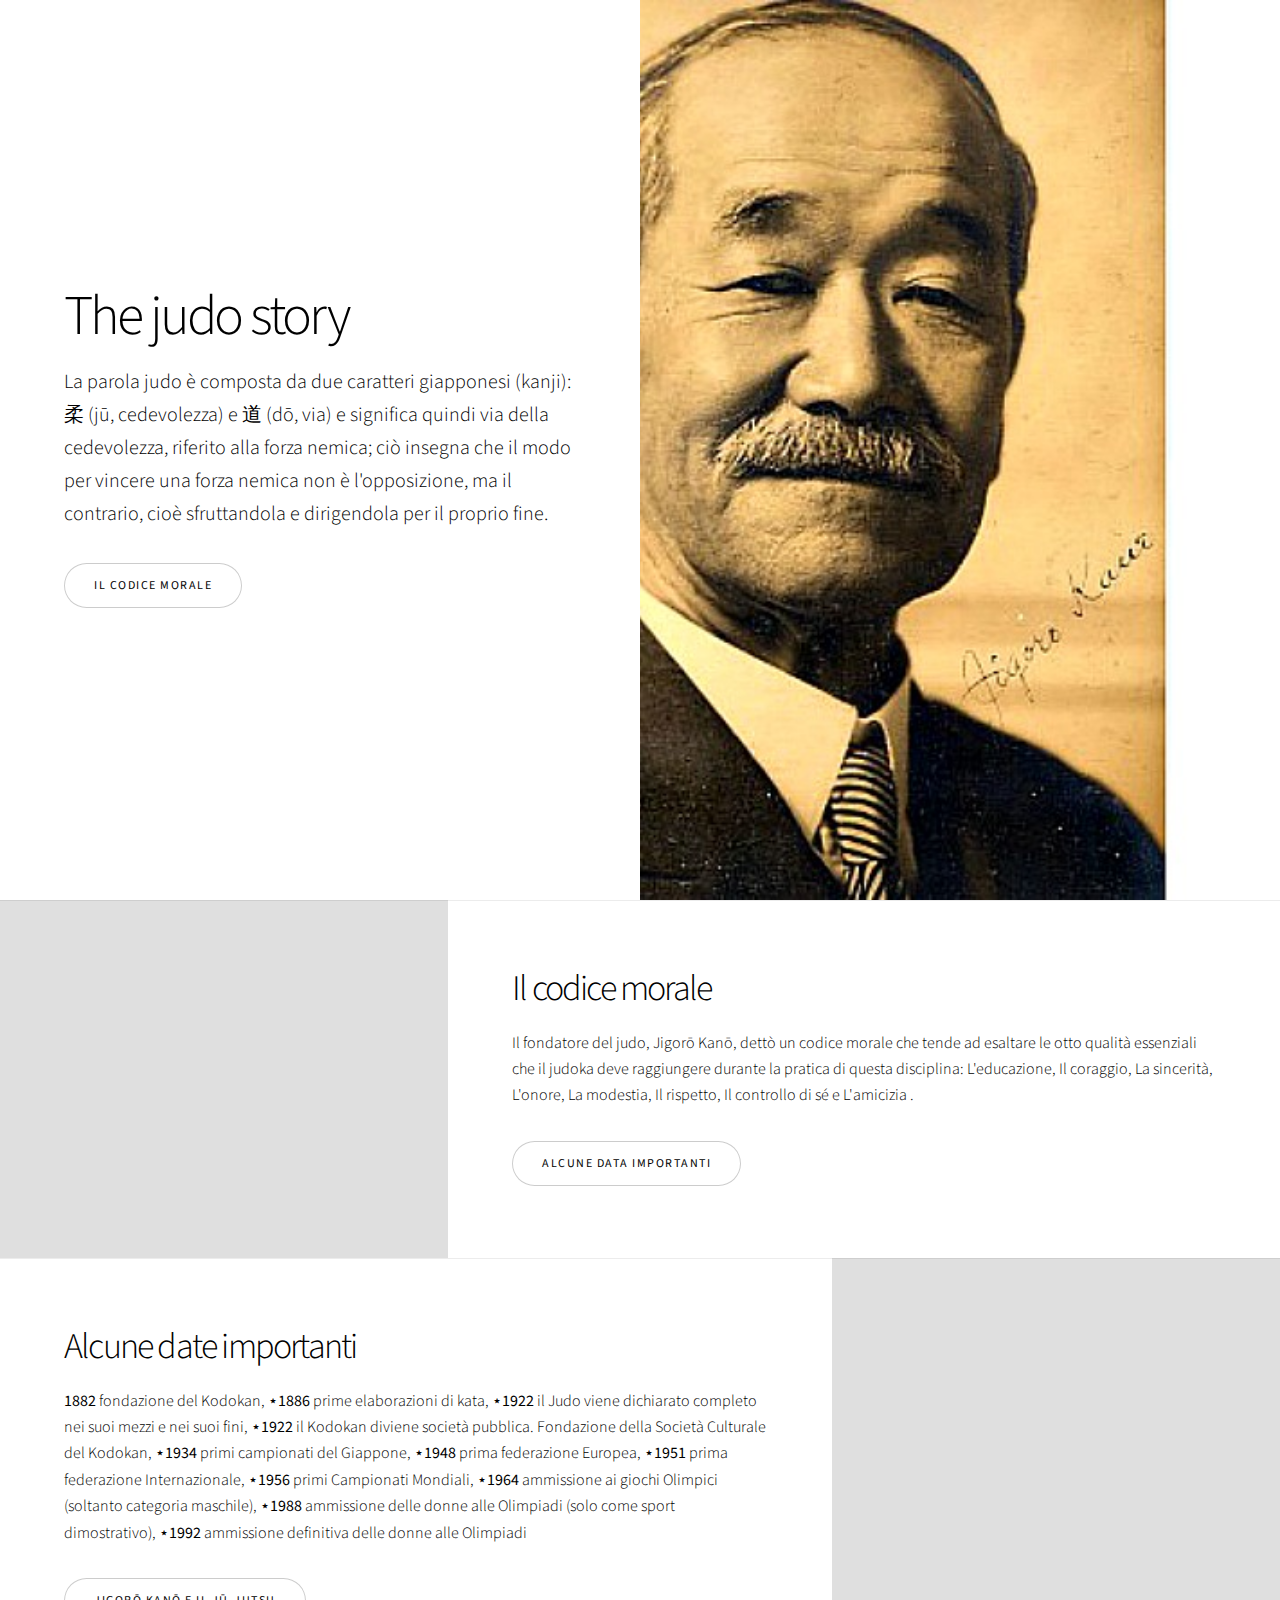
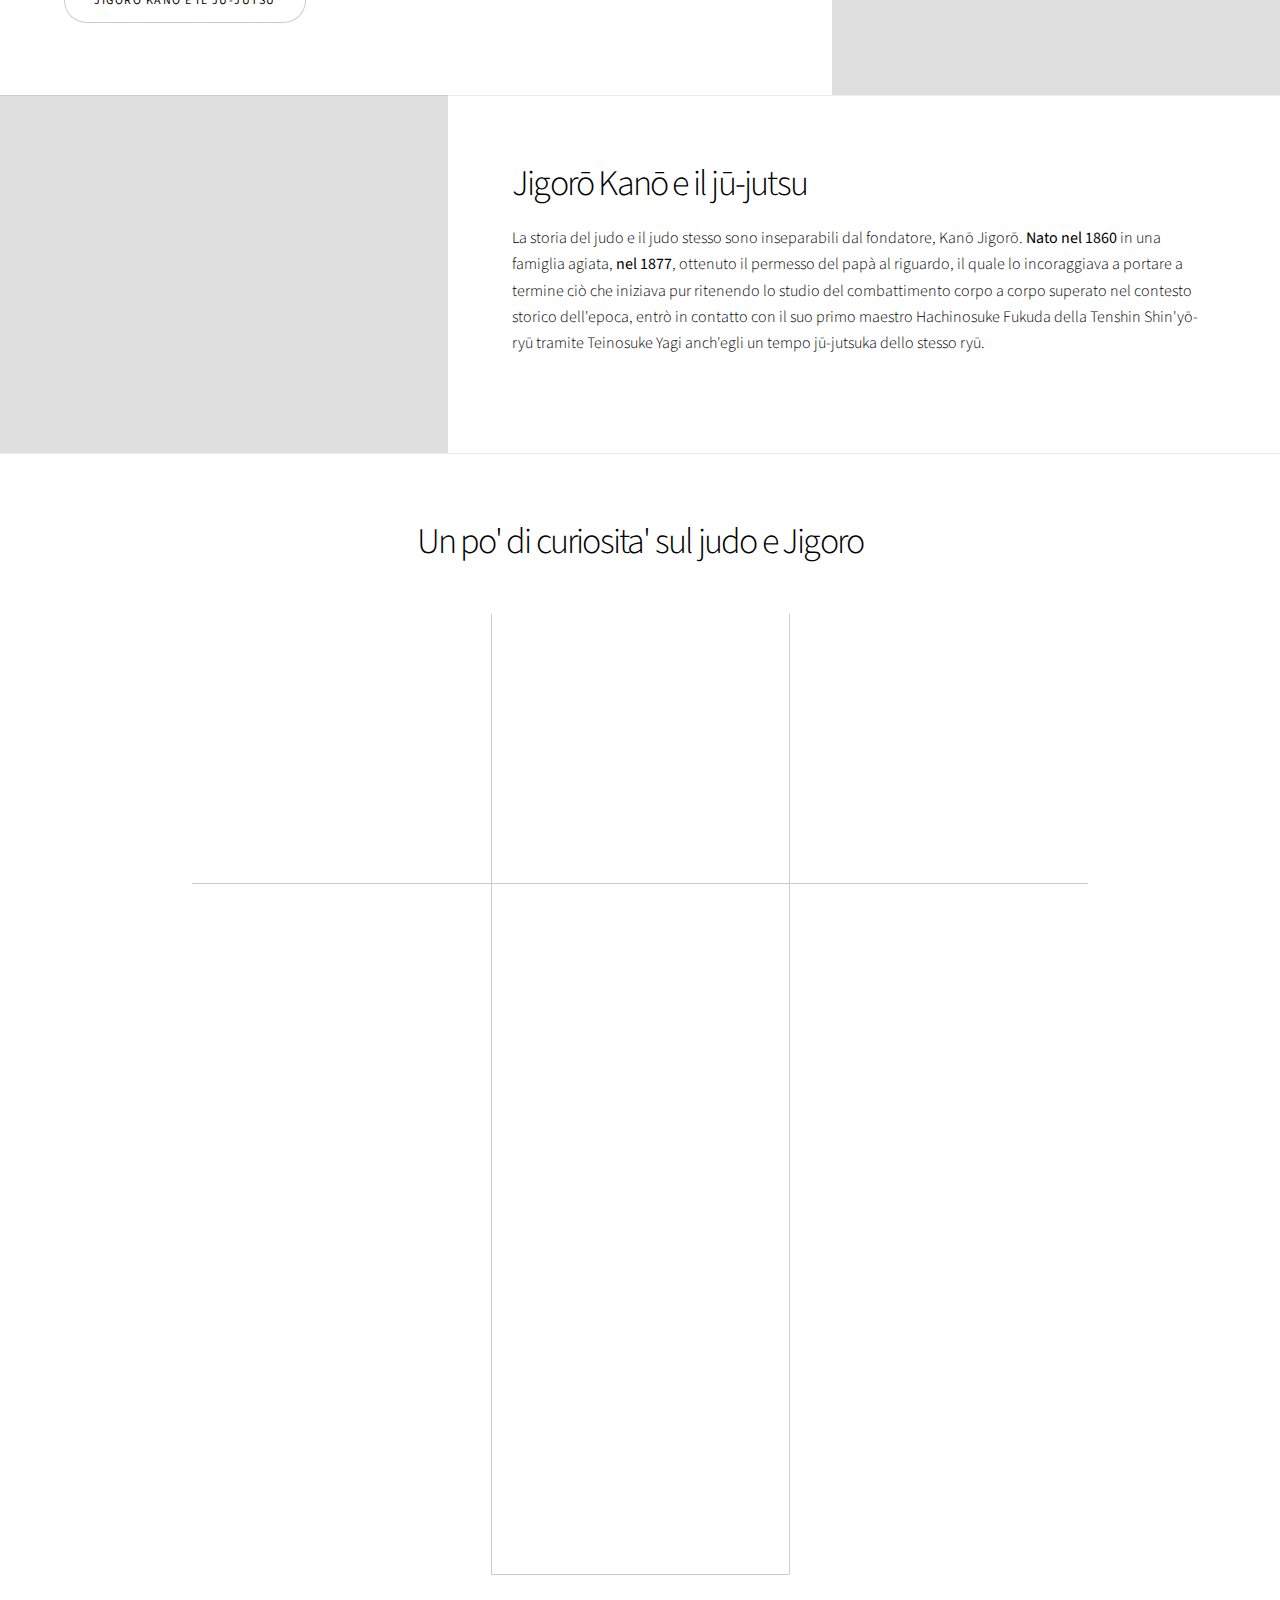
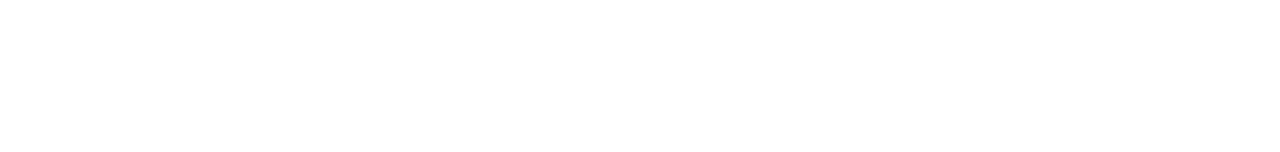
==== index.html @ f6380e3a "beta" ====
<!DOCTYPE HTML>
<!--
	Story by HTML5 UP
	html5up.net | @ajlkn
	Free for personal and commercial use under the CCA 3.0 license (html5up.net/license)
-->
<html>
	<head>
		<title>Judo </title>
		<meta charset="utf-8" />
		<meta name="viewport" content="width=device-width, initial-scale=1, user-scalable=no" />
		<link rel="stylesheet" href="assets/css/main.css" />
		<noscript><link rel="stylesheet" href="assets/css/noscript.css" /></noscript>
	</head>
	<body class="is-preload">

		<!-- Wrapper -->
			<div id="wrapper" class="divided">

				<!-- One -->
					<section class="banner style1 orient-left content-align-left image-position-right fullscreen onload-image-fade-in onload-content-fade-right">
						<div class="content">
							<h1>The judo story</h1>
							<p class="major">La parola judo è composta da due caratteri giapponesi (kanji): 柔 (jū, cedevolezza) e 道 (dō, via) e significa quindi via della cedevolezza, riferito alla forza nemica; ciò insegna che  il modo per vincere una forza nemica non è l'opposizione, ma il contrario, cioè sfruttandola e dirigendola per il proprio fine.</p>
							<ul class="actions stacked">
								<li><a href="#first" class="button big wide smooth-scroll-middle">Il codice morale</a></li>
							</ul>
						</div>
						<div class="image">
							<img src="images/banner.jpg" alt="" />
						</div>
					</section>

				<!-- Two -->
					<section class="spotlight style1 orient-right content-align-left image-position-center onscroll-image-fade-in" id="first">
						<div class="content">
							<b><h2>Il codice morale</h2></b>
							<p>Il fondatore del judo, Jigorō Kanō, dettò un codice morale che tende ad esaltare le otto qualità essenziali che il judoka deve raggiungere durante la pratica di questa disciplina:
 

								L'educazione,
								Il coraggio,
								La sincerità,
								L'onore,
								La modestia,
								Il rispetto,
								Il controllo di sé e 
								L'amicizia
								 .</p>
							<ul class="actions stacked">
								<li><a href="#ciao" class="button big wide smooth-scroll-middle">Alcune data importanti </a></li>
							</ul>
						</div>
						<div class="image">
							<img src="images/spotlight01.jpg" alt="" />
						</div>
					</section>

				<!-- Three -->
					<section class="spotlight style1 orient-left content-align-left image-position-center onscroll-image-fade-in" id="ciao">
						<div class="content">
							<h2>Alcune date importanti</h2>
							<p><b>1882</b> fondazione del Kodokan,
								<b>⋆1886</b> prime elaborazioni di kata,
								<b>⋆1922</b> il Judo viene dichiarato completo nei suoi mezzi e nei suoi fini,
								<b>⋆1922</b> il Kodokan diviene società pubblica. Fondazione della Società Culturale del Kodokan,
								<b>⋆1934</b> primi campionati del Giappone,
								<b>⋆1948</b> prima federazione Europea,
								<b>⋆1951</b> prima federazione Internazionale,
								<b>⋆1956</b> primi Campionati Mondiali,
								<b>⋆1964</b> ammissione ai giochi Olimpici (soltanto categoria maschile),
								<b>⋆1988</b> ammissione delle donne alle Olimpiadi (solo come sport dimostrativo),
								<b>⋆1992</b> ammissione definitiva delle donne alle Olimpiadi</p>
							<ul class="actions stacked">
								<li><a href="#spaghetti" class="button big wide smooth-scroll-middle">Jigorō Kanō e il jū-jutsu</a></li>
							</ul>
						</div>
						<div class="image">
							<img src="images/spotlight02.jpg" alt="" />
						</div>
					</section>

				<!-- Four -->
					<section class="spotlight style1 orient-right content-align-left image-position-center onscroll-image-fade-in" id="spaghetti">
						<div class="content">
							<h2>Jigorō Kanō e il jū-jutsu</h2>
							<p>La storia del judo e il judo stesso sono inseparabili dal fondatore, Kanō Jigorō. <b>Nato nel 1860</b> in una famiglia agiata, <b>nel 1877</b>, ottenuto il permesso del papà al riguardo, il quale lo incoraggiava a portare a termine ciò che iniziava pur ritenendo lo studio del combattimento corpo a corpo superato nel contesto storico dell'epoca, entrò in contatto con il suo primo maestro Hachinosuke Fukuda della Tenshin Shin'yō-ryū tramite Teinosuke Yagi anch'egli un tempo jū-jutsuka dello stesso ryū.</p>
							<ul class="actions stacked">
								
							</ul>
						</div>
						<div class="image">
							<img src="images/spotlight03.jpg" alt="" />
						</div>
					</section>

				

						<!-- Gallery 
							<div class="gallery style2 medium lightbox onscroll-fade-in">
								<article>
									<a href="images/gallery/fulls/01.jpg" class="image">
										<img src="images/gallery/thumbs/01.jpg" alt="" />
									</a>
									<div class="caption">
										<h3>Ipsum Dolorsssss</h3>
										<p>Lorem ipsum dolor amet, consectetur magna etiam elit. Etiam sed ultrices.</p>
										<ul class="actions fixed">
											<li><span class="button small">Details</span></li>
										</ul>
									</div>
								</article>
								<article>
									<a href="images/gallery/fulls/02.jpg" class="image">
										<img src="images/gallery/thumbs/02.jpg" alt="" />
									</a>
									<div class="caption">
										<h3>Feugiat Lorem</h3>
										<p>Lorem ipsum dolor amet, consectetur magna etiam elit. Etiam sed ultrices.</p>
										<ul class="actions fixed">
											<li><span class="button small">Details</span></li>
										</ul>
									</div>
								</article>
								<article>
									<a href="images/gallery/fulls/03.jpg" class="image">
										<img src="images/gallery/thumbs/03.jpg" alt="" />
									</a>
									<div class="caption">
										<h3>Magna Amet</h3>
										<p>Lorem ipsum dolor amet, consectetur magna etiam elit. Etiam sed ultrices.</p>
										<ul class="actions fixed">
											<li><span class="button small">Details</span></li>
										</ul>
									</div>
								</article>
								<article>
									<a href="images/gallery/fulls/04.jpg" class="image">
										<img src="images/gallery/thumbs/04.jpg" alt="" />
									</a>
									<div class="caption">
										<h3>Sed Tempus</h3>
										<p>Lorem ipsum dolor amet, consectetur magna etiam elit. Etiam sed ultrices.</p>
										<ul class="actions fixed">
											<li><span class="button small">Details</span></li>
										</ul>
									</div>
								</article>
								<article>
									<a href="images/gallery/fulls/05.jpg" class="image">
										<img src="images/gallery/thumbs/05.jpg" alt="" />
									</a>
									<div class="caption">
										<h3>Ultrices Magna</h3>
										<p>Lorem ipsum dolor amet, consectetur magna etiam elit. Etiam sed ultrices.</p>
										<ul class="actions fixed">
											<li><span class="button small">Details</span></li>
										</ul>
									</div>
								</article>
								<article>
									<a href="images/gallery/fulls/06.jpg" class="image">
										<img src="images/gallery/thumbs/06.jpg" alt="" />
									</a>
									<div class="caption">
										<h3>Sed Tempus</h3>
										<p>Lorem ipsum dolor amet, consectetur magna etiam elit. Etiam sed ultrices.</p>
										<ul class="actions fixed">
											<li><span class="button small">Details</span></li>
										</ul>
									</div>
								</article>
								<article>
									<a href="images/gallery/fulls/07.jpg" class="image">
										<img src="images/gallery/thumbs/07.jpg" alt="" />
									</a>
									<div class="caption">
										<h3>Ipsum Lorem</h3>
										<p>Lorem ipsum dolor amet, consectetur magna etiam elit. Etiam sed ultrices.</p>
										<ul class="actions fixed">
											<li><span class="button small">Details</span></li>
										</ul>
									</div>
								</article>
								<article>
									<a href="images/gallery/fulls/08.jpg" class="image">
										<img src="images/gallery/thumbs/08.jpg" alt="" />
									</a>
									<div class="caption">
										<h3>Magna Risus</h3>
										<p>Lorem ipsum dolor amet, consectetur magna etiam elit. Etiam sed ultrices.</p>
										<ul class="actions fixed">
											<li><span class="button small">Details</span></li>
										</ul>
									</div>
								</article>
								<article>
									<a href="images/gallery/fulls/09.jpg" class="image">
										<img src="images/gallery/thumbs/09.jpg" alt="" />
									</a>
									<div class="caption">
										<h3>Tempus Dolor</h3>
										<p>Lorem ipsum dolor amet, consectetur magna etiam elit. Etiam sed ultrices.</p>
										<ul class="actions fixed">
											<li><span class="button small">Details</span></li>
										</ul>
									</div>
								</article>
								<article>
									<a href="images/gallery/fulls/10.jpg" class="image">
										<img src="images/gallery/thumbs/10.jpg" alt="" />
									</a>
									<div class="caption">
										<h3>Sed Etiam</h3>
										<p>Lorem ipsum dolor amet, consectetur magna etiam elit. Etiam sed ultrices.</p>
										<ul class="actions fixed">
											<li><span class="button small">Details</span></li>
										</ul>
									</div>
								</article>
								<article>
									<a href="images/gallery/fulls/11.jpg" class="image">
										<img src="images/gallery/thumbs/11.jpg" alt="" />
									</a>
									<div class="caption">
										<h3>Magna Lorem</h3>
										<p>Lorem ipsum dolor amet, consectetur magna etiam elit. Etiam sed ultrices.</p>
										<ul class="actions fixed">
											<li><span class="button small">Details</span></li>
										</ul>
									</div>
								</article>
								<article>
									<a href="images/gallery/fulls/12.jpg" class="image">
										<img src="images/gallery/thumbs/12.jpg" alt="" />
									</a>
									<div class="caption">
										<h3>Ipsum Dolor</h3>
										<p>Lorem ipsum dolor amet, consectetur magna etiam elit. Etiam sed ultrices.</p>
										<ul class="actions fixed">
											<li><span class="button small">Details</span></li>
										</ul>
									</div>
								</article>
							</div> -->

					</section>

				<!-- Six -->
					<section class="wrapper style1 align-center">
						<div class="inner">
							<h2>Un po' di curiosita' sul judo e Jigoro</h2>
							
							<div class="items style1 medium onscroll-fade-in">
								<section>
									<span class="icon style2 major fa-gem"></span>
									<h3>Baseball</h3>
									<p> <b>Fu il primo fondatore di un club di baseball in Giappone</b></p>
								</section>
								<section>
									<span class="icon solid style2 major fa-save"></span>
									<h3>Lotta a terra</h3>
									<p><b>invento' la lotta a terra per sbaglio</b></p>
								</section>
								<section>
									<span class="icon solid style2 major fa-chart-bar"></span>
									<h3>I Dan</h3>
									<p><b>Pur avendo raggiunto il massimo dei dan, non ha mai dato un esame per il passaggio di cintura.</b></p>
								</section>
								<section>
									<span class="icon solid style2 major fa-wifi"></span>
									<h3>La sua leva preferita <b>Ude Hishigi Juji Gatame</b></h3>
									<p><b>Secondo quanto riportato da Tetzeppu Stafunkia, uno dei primissimi allievi del Kodokan, Jigoro Kano amava passare ore, durante gli esami, a chiedere questa leva. Non perchè gli piacesse veramente, ma piuttosto per il suono delle parole.</b></p>
								</section>
								<section>
									<span class="icon solid style2 major fa-cog"></span>
									<h3>L'idea del judo</h3>
									<p><b>
										Kanō vedeva l'arte marziale come un modo per unire le persone, anche mentre gettava gli avversari sul tappeto. L'idea di Kanō Jigorō. L'idea del judo gli venne durante un incontro nel quale Kanō Jigorō usò una mossa di arti marziali occidentali per mandare al tappeto un avversario molto più prestante di lui.</b></p>
								</section>
								<!--<section>
									<span class="icon style2 major fa-paper-plane"></span>
									<h3>Tempus</h3>
									<p>Lorem ipsum dolor sit amet, consectetur adipiscing elit. Morbi dui turpis, cursus eget orci amet aliquam congue semper. Etiam eget ultrices risus nec tempor elit.</p>
								</section>
								<section>
									<span class="icon solid style2 major fa-desktop"></span>
									<h3>Aliquam</h3>
									<p>Lorem ipsum dolor sit amet, consectetur adipiscing elit. Morbi dui turpis, cursus eget orci amet aliquam congue semper. Etiam eget ultrices risus nec tempor elit.</p>
								</section>
								<section>
									<span class="icon solid style2 major fa-sync-alt"></span>
									<h3>Elit</h3>
									<p>Lorem ipsum dolor sit amet, consectetur adipiscing elit. Morbi dui turpis, cursus eget orci amet aliquam congue semper. Etiam eget ultrices risus nec tempor elit.</p>
								</section>
								<section>
									<span class="icon solid style2 major fa-hashtag"></span>
									<h3>Morbi</h3>
									<p>Lorem ipsum dolor sit amet, consectetur adipiscing elit. Morbi dui turpis, cursus eget orci amet aliquam congue semper. Etiam eget ultrices risus nec tempor elit.</p>
								</section>
								<section>
									<span class="icon solid style2 major fa-bolt"></span>
									<h3>Turpis</h3>
									<p>Lorem ipsum dolor sit amet, consectetur adipiscing elit. Morbi dui turpis, cursus eget orci amet aliquam congue semper. Etiam eget ultrices risus nec tempor elit.</p>
								</section>
								<section>
									<span class="icon solid style2 major fa-envelope"></span>
									<h3>Ultrices</h3>
									<p>Lorem ipsum dolor sit amet, consectetur adipiscing elit. Morbi dui turpis, cursus eget orci amet aliquam congue semper. Etiam eget ultrices risus nec tempor elit.</p>
								</section>
								<section>
									<span class="icon solid style2 major fa-leaf"></span>
									<h3>Risus</h3>
									<p>Lorem ipsum dolor sit amet, consectetur adipiscing elit. Morbi dui turpis, cursus eget orci amet aliquam congue semper. Etiam eget ultrices risus nec tempor elit.</p>
								</section>
							</div>
						</div>
					</section> -->

				<!-- Seven -->
					<section class="wrapper style1 align-center">
						<div class="inner medium">
							<h2>Get in touch</h2>
							<form method="post" action="#">
								<div class="fields">
									<div class="field half">
										<label for="name">Name</label>
										<input type="text" name="name" id="name" value="" />
									</div>
									<div class="field half">
										<label for="email">Email</label>
										<input type="email" name="email" id="email" value="" />
									</div>
									<div class="field">
										<label for="message">Message</label>
										<textarea name="message" id="message" rows="6"></textarea>
									</div>
								</div>
								<ul class="actions special">
									<li><input type="submit" name="submit" id="submit" value="Send Message" /></li>
								</ul>
							</form>

						</div>
					</section>

				<!-- Footer -->
					<!-- <footer class="wrapper style1 align-center">
						<div class="inner">
							<ul class="icons">
								<li><a href="#" class="icon brands style2 fa-twitter"><span class="label">Twitter</span></a></li>
								<li><a href="#" class="icon brands style2 fa-facebook-f"><span class="label">Facebook</span></a></li>
								<li><a href="#" class="icon brands style2 fa-instagram"><span class="label">Instagram</span></a></li>
								<li><a href="#" class="icon brands style2 fa-linkedin-in"><span class="label">LinkedIn</span></a></li>
								<li><a href="#" class="icon style2 fa-envelope"><span class="label">Email</span></a></li>
							</ul> -->
							<p>&copy; Judo❤ Design: <a href="#">Gabriel Pelosi</a>.</p>
						</div>
					</footer>

			</div>

		<!-- Scripts -->
			<script src="assets/js/jquery.min.js"></script>
			<script src="assets/js/jquery.scrollex.min.js"></script>
			<script src="assets/js/jquery.scrolly.min.js"></script>
			<script src="assets/js/browser.min.js"></script>
			<script src="assets/js/breakpoints.min.js"></script>
			<script src="assets/js/util.js"></script>
			<script src="assets/js/main.js"></script>

	</body>
</html>
---- assets/css/main.css ----
@import url(fontawesome-all.min.css);
@import url("https://fonts.googleapis.com/css?family=Source+Sans+Pro:300,300i,400,400i");

/*
	Story by HTML5 UP
	html5up.net | @ajlkn
	Free for personal and commercial use under the CCA 3.0 license (html5up.net/license)
*/

html, body, div, span, applet, object,
iframe, h1, h2, h3, h4, h5, h6, p, blockquote,
pre, a, abbr, acronym, address, big, cite,
code, del, dfn, em, img, ins, kbd, q, s, samp,
small, strike, strong, sub, sup, tt, var, b,
u, i, center, dl, dt, dd, ol, ul, li, fieldset,
form, label, legend, table, caption, tbody,
tfoot, thead, tr, th, td, article, aside,
canvas, details, embed, figure, figcaption,
footer, header, hgroup, menu, nav, output, ruby,
section, summary, time, mark, audio, video {
	margin: 0;
	padding: 0;
	border: 0;
	font-size: 100%;
	font: inherit;
	vertical-align: baseline;}

article, aside, details, figcaption, figure,
footer, header, hgroup, menu, nav, section {
	display: block;}

body {
	line-height: 1;
}

ol, ul {
	list-style: none;
}

blockquote, q {
	quotes: none;
}

	blockquote:before, blockquote:after, q:before, q:after {
		content: '';
		content: none;
	}

table {
	border-collapse: collapse;
	border-spacing: 0;
}

body {
	-webkit-text-size-adjust: none;
}

mark {
	background-color: transparent;
	color: inherit;
}

input::-moz-focus-inner {
	border: 0;
	padding: 0;
}

input, select, textarea {
	-moz-appearance: none;
	-webkit-appearance: none;
	-ms-appearance: none;
	appearance: none;
}

/* Basic */

	@-ms-viewport {
		width: device-width;
	}

	body {
		-ms-overflow-style: scrollbar;
	}

	@media screen and (max-width: 480px) {

		html, body {
			min-width: 320px;
		}

	}

	html {
		box-sizing: border-box;
	}

	*, *:before, *:after {
		box-sizing: inherit;
	}

	body {
		background: #ffffff;
	}

		body.is-preload *, body.is-preload *:before, body.is-preload *:after {
			-moz-animation: none !important;
			-webkit-animation: none !important;
			-ms-animation: none !important;
			animation: none !important;
			-moz-transition: none !important;
			-webkit-transition: none !important;
			-ms-transition: none !important;
			transition: none !important;
		}

/* Type */

	html {
		font-size: 18pt;
	}

		@media screen and (max-width: 1680px) {

			html {
				font-size: 14pt;
			}

		}

		@media screen and (max-width: 1280px) {

			html {
				font-size: 12pt;
			}

		}

		@media screen and (max-width: 736px) {

			html {
				font-size: 11pt;
			}

		}

		@media screen and (max-width: 360px) {

			html {
				font-size: 10pt;
			}

		}

	body {
		background-color: #ffffff;
		color: #000000;
	}

	body, input, select, textarea {
		font-family: "Source Sans Pro", Helvetica, sans-serif;
		font-size: 1rem;
		font-weight: 300;
		line-height: 1.65;
	}

	a {
		-moz-transition: color 0.2s ease-in-out;
		-webkit-transition: color 0.2s ease-in-out;
		-ms-transition: color 0.2s ease-in-out;
		transition: color 0.2s ease-in-out;
		text-decoration: underline;
	}

		a:hover {
			text-decoration: none;
		}

	strong, b {
		font-weight: 400;
	}

	em, i {
		font-style: italic;
	}

	p {
		margin: 0 0 2rem 0;
	}

		p.major {
			font-size: 1.25rem;
		}

	h1, h2, h3, h4, h5, h6 {
		font-weight: 300;
		line-height: 1.375;
		letter-spacing: -0.05em;
		margin: 0 0 1rem 0;
	}

		h1 a, h2 a, h3 a, h4 a, h5 a, h6 a {
			color: inherit;
			text-decoration: none;
		}

	h1 {
		font-size: 3.5rem;
		line-height: 1.2;
	}

	h2 {
		font-size: 2.25rem;
	}

	h3 {
		font-size: 1.5rem;
	}

	h4 {
		font-size: 1.1rem;
	}

	h5 {
		font-size: 0.9rem;
	}

	h6 {
		font-size: 0.7rem;
	}

	sub {
		font-size: 0.8rem;
		position: relative;
		top: 0.5rem;
	}

	sup {
		font-size: 0.8rem;
		position: relative;
		top: -0.5rem;
	}

	blockquote {
		border-left: solid 4px;
		font-style: italic;
		margin: 0 0 2rem 0;
		padding: 0.5rem 0 0.5rem 2rem;
	}

	code {
		border-radius: 4px;
		font-family: "Courier New", monospace;
		font-size: 0.9em;
		margin: 0 0.25rem;
		padding: 0.25rem 0.325rem;
	}

	pre {
		-webkit-overflow-scrolling: touch;
		font-family: "Courier New", monospace;
		font-size: 0.9em;
		margin: 0 0 2rem 0;
	}

		pre code {
			display: block;
			line-height: 1.5;
			padding: 0.75rem 1rem;
			overflow-x: auto;
		}

	hr {
		border: 0;
		border-bottom: solid 1px;
		margin: 2.5rem 0;
	}

		hr.major {
			margin: 3.5rem 0;
		}

	.align-left {
		text-align: left;
	}

	.align-center {
		text-align: center;
	}

	.align-right {
		text-align: right;
	}

	@media screen and (max-width: 736px) {

		p.major {
			font-size: 1.1rem;
		}

		h1 {
			font-size: 2.5rem;
		}

		h2 {
			font-size: 2rem;
		}

		h3 {
			font-size: 1.25rem;
		}

		h4 {
			font-size: 1rem;
		}

	}

	input, select, textarea {
		color: #000000;
	}

	a {
		color: #000000;
	}

		a:hover {
			color: #47D3E5;
		}

	strong, b {
		color: #000000;
	}

	h1, h2, h3, h4, h5, h6 {
		color: #000000;
	}

	blockquote {
		border-left-color: rgba(0, 0, 0, 0.2);
	}

	code {
		background: rgba(0, 0, 0, 0.05);
		border-color: rgba(0, 0, 0, 0.2);
	}

	hr {
		border-bottom-color: rgba(0, 0, 0, 0.2);
	}

/* Row */

	.row {
		display: flex;
		flex-wrap: wrap;
		box-sizing: border-box;
		align-items: stretch;
	}

		.row > * {
			box-sizing: border-box;
		}

		.row.gtr-uniform > * > :last-child {
			margin-bottom: 0;
		}

		.row.aln-left {
			justify-content: flex-start;
		}

		.row.aln-center {
			justify-content: center;
		}

		.row.aln-right {
			justify-content: flex-end;
		}

		.row.aln-top {
			align-items: flex-start;
		}

		.row.aln-middle {
			align-items: center;
		}

		.row.aln-bottom {
			align-items: flex-end;
		}

		.row > .imp {
			order: -1;
		}

		.row > .col-1 {
			width: 8.33333%;
		}

		.row > .off-1 {
			margin-left: 8.33333%;
		}

		.row > .col-2 {
			width: 16.66667%;
		}

		.row > .off-2 {
			margin-left: 16.66667%;
		}

		.row > .col-3 {
			width: 25%;
		}

		.row > .off-3 {
			margin-left: 25%;
		}

		.row > .col-4 {
			width: 33.33333%;
		}

		.row > .off-4 {
			margin-left: 33.33333%;
		}

		.row > .col-5 {
			width: 41.66667%;
		}

		.row > .off-5 {
			margin-left: 41.66667%;
		}

		.row > .col-6 {
			width: 50%;
		}

		.row > .off-6 {
			margin-left: 50%;
		}

		.row > .col-7 {
			width: 58.33333%;
		}

		.row > .off-7 {
			margin-left: 58.33333%;
		}

		.row > .col-8 {
			width: 66.66667%;
		}

		.row > .off-8 {
			margin-left: 66.66667%;
		}

		.row > .col-9 {
			width: 75%;
		}

		.row > .off-9 {
			margin-left: 75%;
		}

		.row > .col-10 {
			width: 83.33333%;
		}

		.row > .off-10 {
			margin-left: 83.33333%;
		}

		.row > .col-11 {
			width: 91.66667%;
		}

		.row > .off-11 {
			margin-left: 91.66667%;
		}

		.row > .col-12 {
			width: 100%;
		}

		.row > .off-12 {
			margin-left: 100%;
		}

		.row.gtr-0 {
			margin-top: 0;
			margin-left: 0rem;
		}

			.row.gtr-0 > * {
				padding: 0 0 0 0rem;
			}

			.row.gtr-0.gtr-uniform {
				margin-top: 0rem;
			}

				.row.gtr-0.gtr-uniform > * {
					padding-top: 0rem;
				}

		.row.gtr-25 {
			margin-top: 0;
			margin-left: -0.5rem;
		}

			.row.gtr-25 > * {
				padding: 0 0 0 0.5rem;
			}

			.row.gtr-25.gtr-uniform {
				margin-top: -0.5rem;
			}

				.row.gtr-25.gtr-uniform > * {
					padding-top: 0.5rem;
				}

		.row.gtr-50 {
			margin-top: 0;
			margin-left: -1rem;
		}

			.row.gtr-50 > * {
				padding: 0 0 0 1rem;
			}

			.row.gtr-50.gtr-uniform {
				margin-top: -1rem;
			}

				.row.gtr-50.gtr-uniform > * {
					padding-top: 1rem;
				}

		.row {
			margin-top: 0;
			margin-left: -2rem;
		}

			.row > * {
				padding: 0 0 0 2rem;
			}

			.row.gtr-uniform {
				margin-top: -2rem;
			}

				.row.gtr-uniform > * {
					padding-top: 2rem;
				}

		.row.gtr-150 {
			margin-top: 0;
			margin-left: -3rem;
		}

			.row.gtr-150 > * {
				padding: 0 0 0 3rem;
			}

			.row.gtr-150.gtr-uniform {
				margin-top: -3rem;
			}

				.row.gtr-150.gtr-uniform > * {
					padding-top: 3rem;
				}

		.row.gtr-200 {
			margin-top: 0;
			margin-left: -4rem;
		}

			.row.gtr-200 > * {
				padding: 0 0 0 4rem;
			}

			.row.gtr-200.gtr-uniform {
				margin-top: -4rem;
			}

				.row.gtr-200.gtr-uniform > * {
					padding-top: 4rem;
				}

		@media screen and (max-width: 1680px) {

			.row {
				display: flex;
				flex-wrap: wrap;
				box-sizing: border-box;
				align-items: stretch;
			}

				.row > * {
					box-sizing: border-box;
				}

				.row.gtr-uniform > * > :last-child {
					margin-bottom: 0;
				}

				.row.aln-left {
					justify-content: flex-start;
				}

				.row.aln-center {
					justify-content: center;
				}

				.row.aln-right {
					justify-content: flex-end;
				}

				.row.aln-top {
					align-items: flex-start;
				}

				.row.aln-middle {
					align-items: center;
				}

				.row.aln-bottom {
					align-items: flex-end;
				}

				.row > .imp-xlarge {
					order: -1;
				}

				.row > .col-1-xlarge {
					width: 8.33333%;
				}

				.row > .off-1-xlarge {
					margin-left: 8.33333%;
				}

				.row > .col-2-xlarge {
					width: 16.66667%;
				}

				.row > .off-2-xlarge {
					margin-left: 16.66667%;
				}

				.row > .col-3-xlarge {
					width: 25%;
				}

				.row > .off-3-xlarge {
					margin-left: 25%;
				}

				.row > .col-4-xlarge {
					width: 33.33333%;
				}

				.row > .off-4-xlarge {
					margin-left: 33.33333%;
				}

				.row > .col-5-xlarge {
					width: 41.66667%;
				}

				.row > .off-5-xlarge {
					margin-left: 41.66667%;
				}

				.row > .col-6-xlarge {
					width: 50%;
				}

				.row > .off-6-xlarge {
					margin-left: 50%;
				}

				.row > .col-7-xlarge {
					width: 58.33333%;
				}

				.row > .off-7-xlarge {
					margin-left: 58.33333%;
				}

				.row > .col-8-xlarge {
					width: 66.66667%;
				}

				.row > .off-8-xlarge {
					margin-left: 66.66667%;
				}

				.row > .col-9-xlarge {
					width: 75%;
				}

				.row > .off-9-xlarge {
					margin-left: 75%;
				}

				.row > .col-10-xlarge {
					width: 83.33333%;
				}

				.row > .off-10-xlarge {
					margin-left: 83.33333%;
				}

				.row > .col-11-xlarge {
					width: 91.66667%;
				}

				.row > .off-11-xlarge {
					margin-left: 91.66667%;
				}

				.row > .col-12-xlarge {
					width: 100%;
				}

				.row > .off-12-xlarge {
					margin-left: 100%;
				}

				.row.gtr-0 {
					margin-top: 0;
					margin-left: 0rem;
				}

					.row.gtr-0 > * {
						padding: 0 0 0 0rem;
					}

					.row.gtr-0.gtr-uniform {
						margin-top: 0rem;
					}

						.row.gtr-0.gtr-uniform > * {
							padding-top: 0rem;
						}

				.row.gtr-25 {
					margin-top: 0;
					margin-left: -0.5rem;
				}

					.row.gtr-25 > * {
						padding: 0 0 0 0.5rem;
					}

					.row.gtr-25.gtr-uniform {
						margin-top: -0.5rem;
					}

						.row.gtr-25.gtr-uniform > * {
							padding-top: 0.5rem;
						}

				.row.gtr-50 {
					margin-top: 0;
					margin-left: -1rem;
				}

					.row.gtr-50 > * {
						padding: 0 0 0 1rem;
					}

					.row.gtr-50.gtr-uniform {
						margin-top: -1rem;
					}

						.row.gtr-50.gtr-uniform > * {
							padding-top: 1rem;
						}

				.row {
					margin-top: 0;
					margin-left: -2rem;
				}

					.row > * {
						padding: 0 0 0 2rem;
					}

					.row.gtr-uniform {
						margin-top: -2rem;
					}

						.row.gtr-uniform > * {
							padding-top: 2rem;
						}

				.row.gtr-150 {
					margin-top: 0;
					margin-left: -3rem;
				}

					.row.gtr-150 > * {
						padding: 0 0 0 3rem;
					}

					.row.gtr-150.gtr-uniform {
						margin-top: -3rem;
					}

						.row.gtr-150.gtr-uniform > * {
							padding-top: 3rem;
						}

				.row.gtr-200 {
					margin-top: 0;
					margin-left: -4rem;
				}

					.row.gtr-200 > * {
						padding: 0 0 0 4rem;
					}

					.row.gtr-200.gtr-uniform {
						margin-top: -4rem;
					}

						.row.gtr-200.gtr-uniform > * {
							padding-top: 4rem;
						}

		}

		@media screen and (max-width: 1280px) {

			.row {
				display: flex;
				flex-wrap: wrap;
				box-sizing: border-box;
				align-items: stretch;
			}

				.row > * {
					box-sizing: border-box;
				}

				.row.gtr-uniform > * > :last-child {
					margin-bottom: 0;
				}

				.row.aln-left {
					justify-content: flex-start;
				}

				.row.aln-center {
					justify-content: center;
				}

				.row.aln-right {
					justify-content: flex-end;
				}

				.row.aln-top {
					align-items: flex-start;
				}

				.row.aln-middle {
					align-items: center;
				}

				.row.aln-bottom {
					align-items: flex-end;
				}

				.row > .imp-large {
					order: -1;
				}

				.row > .col-1-large {
					width: 8.33333%;
				}

				.row > .off-1-large {
					margin-left: 8.33333%;
				}

				.row > .col-2-large {
					width: 16.66667%;
				}

				.row > .off-2-large {
					margin-left: 16.66667%;
				}

				.row > .col-3-large {
					width: 25%;
				}

				.row > .off-3-large {
					margin-left: 25%;
				}

				.row > .col-4-large {
					width: 33.33333%;
				}

				.row > .off-4-large {
					margin-left: 33.33333%;
				}

				.row > .col-5-large {
					width: 41.66667%;
				}

				.row > .off-5-large {
					margin-left: 41.66667%;
				}

				.row > .col-6-large {
					width: 50%;
				}

				.row > .off-6-large {
					margin-left: 50%;
				}

				.row > .col-7-large {
					width: 58.33333%;
				}

				.row > .off-7-large {
					margin-left: 58.33333%;
				}

				.row > .col-8-large {
					width: 66.66667%;
				}

				.row > .off-8-large {
					margin-left: 66.66667%;
				}

				.row > .col-9-large {
					width: 75%;
				}

				.row > .off-9-large {
					margin-left: 75%;
				}

				.row > .col-10-large {
					width: 83.33333%;
				}

				.row > .off-10-large {
					margin-left: 83.33333%;
				}

				.row > .col-11-large {
					width: 91.66667%;
				}

				.row > .off-11-large {
					margin-left: 91.66667%;
				}

				.row > .col-12-large {
					width: 100%;
				}

				.row > .off-12-large {
					margin-left: 100%;
				}

				.row.gtr-0 {
					margin-top: 0;
					margin-left: 0rem;
				}

					.row.gtr-0 > * {
						padding: 0 0 0 0rem;
					}

					.row.gtr-0.gtr-uniform {
						margin-top: 0rem;
					}

						.row.gtr-0.gtr-uniform > * {
							padding-top: 0rem;
						}

				.row.gtr-25 {
					margin-top: 0;
					margin-left: -0.5rem;
				}

					.row.gtr-25 > * {
						padding: 0 0 0 0.5rem;
					}

					.row.gtr-25.gtr-uniform {
						margin-top: -0.5rem;
					}

						.row.gtr-25.gtr-uniform > * {
							padding-top: 0.5rem;
						}

				.row.gtr-50 {
					margin-top: 0;
					margin-left: -1rem;
				}

					.row.gtr-50 > * {
						padding: 0 0 0 1rem;
					}

					.row.gtr-50.gtr-uniform {
						margin-top: -1rem;
					}

						.row.gtr-50.gtr-uniform > * {
							padding-top: 1rem;
						}

				.row {
					margin-top: 0;
					margin-left: -2rem;
				}

					.row > * {
						padding: 0 0 0 2rem;
					}

					.row.gtr-uniform {
						margin-top: -2rem;
					}

						.row.gtr-uniform > * {
							padding-top: 2rem;
						}

				.row.gtr-150 {
					margin-top: 0;
					margin-left: -3rem;
				}

					.row.gtr-150 > * {
						padding: 0 0 0 3rem;
					}

					.row.gtr-150.gtr-uniform {
						margin-top: -3rem;
					}

						.row.gtr-150.gtr-uniform > * {
							padding-top: 3rem;
						}

				.row.gtr-200 {
					margin-top: 0;
					margin-left: -4rem;
				}

					.row.gtr-200 > * {
						padding: 0 0 0 4rem;
					}

					.row.gtr-200.gtr-uniform {
						margin-top: -4rem;
					}

						.row.gtr-200.gtr-uniform > * {
							padding-top: 4rem;
						}

		}

		@media screen and (max-width: 980px) {

			.row {
				display: flex;
				flex-wrap: wrap;
				box-sizing: border-box;
				align-items: stretch;
			}

				.row > * {
					box-sizing: border-box;
				}

				.row.gtr-uniform > * > :last-child {
					margin-bottom: 0;
				}

				.row.aln-left {
					justify-content: flex-start;
				}

				.row.aln-center {
					justify-content: center;
				}

				.row.aln-right {
					justify-content: flex-end;
				}

				.row.aln-top {
					align-items: flex-start;
				}

				.row.aln-middle {
					align-items: center;
				}

				.row.aln-bottom {
					align-items: flex-end;
				}

				.row > .imp-medium {
					order: -1;
				}

				.row > .col-1-medium {
					width: 8.33333%;
				}

				.row > .off-1-medium {
					margin-left: 8.33333%;
				}

				.row > .col-2-medium {
					width: 16.66667%;
				}

				.row > .off-2-medium {
					margin-left: 16.66667%;
				}

				.row > .col-3-medium {
					width: 25%;
				}

				.row > .off-3-medium {
					margin-left: 25%;
				}

				.row > .col-4-medium {
					width: 33.33333%;
				}

				.row > .off-4-medium {
					margin-left: 33.33333%;
				}

				.row > .col-5-medium {
					width: 41.66667%;
				}

				.row > .off-5-medium {
					margin-left: 41.66667%;
				}

				.row > .col-6-medium {
					width: 50%;
				}

				.row > .off-6-medium {
					margin-left: 50%;
				}

				.row > .col-7-medium {
					width: 58.33333%;
				}

				.row > .off-7-medium {
					margin-left: 58.33333%;
				}

				.row > .col-8-medium {
					width: 66.66667%;
				}

				.row > .off-8-medium {
					margin-left: 66.66667%;
				}

				.row > .col-9-medium {
					width: 75%;
				}

				.row > .off-9-medium {
					margin-left: 75%;
				}

				.row > .col-10-medium {
					width: 83.33333%;
				}

				.row > .off-10-medium {
					margin-left: 83.33333%;
				}

				.row > .col-11-medium {
					width: 91.66667%;
				}

				.row > .off-11-medium {
					margin-left: 91.66667%;
				}

				.row > .col-12-medium {
					width: 100%;
				}

				.row > .off-12-medium {
					margin-left: 100%;
				}

				.row.gtr-0 {
					margin-top: 0;
					margin-left: 0rem;
				}

					.row.gtr-0 > * {
						padding: 0 0 0 0rem;
					}

					.row.gtr-0.gtr-uniform {
						margin-top: 0rem;
					}

						.row.gtr-0.gtr-uniform > * {
							padding-top: 0rem;
						}

				.row.gtr-25 {
					margin-top: 0;
					margin-left: -0.5rem;
				}

					.row.gtr-25 > * {
						padding: 0 0 0 0.5rem;
					}

					.row.gtr-25.gtr-uniform {
						margin-top: -0.5rem;
					}

						.row.gtr-25.gtr-uniform > * {
							padding-top: 0.5rem;
						}

				.row.gtr-50 {
					margin-top: 0;
					margin-left: -1rem;
				}

					.row.gtr-50 > * {
						padding: 0 0 0 1rem;
					}

					.row.gtr-50.gtr-uniform {
						margin-top: -1rem;
					}

						.row.gtr-50.gtr-uniform > * {
							padding-top: 1rem;
						}

				.row {
					margin-top: 0;
					margin-left: -2rem;
				}

					.row > * {
						padding: 0 0 0 2rem;
					}

					.row.gtr-uniform {
						margin-top: -2rem;
					}

						.row.gtr-uniform > * {
							padding-top: 2rem;
						}

				.row.gtr-150 {
					margin-top: 0;
					margin-left: -3rem;
				}

					.row.gtr-150 > * {
						padding: 0 0 0 3rem;
					}

					.row.gtr-150.gtr-uniform {
						margin-top: -3rem;
					}

						.row.gtr-150.gtr-uniform > * {
							padding-top: 3rem;
						}

				.row.gtr-200 {
					margin-top: 0;
					margin-left: -4rem;
				}

					.row.gtr-200 > * {
						padding: 0 0 0 4rem;
					}

					.row.gtr-200.gtr-uniform {
						margin-top: -4rem;
					}

						.row.gtr-200.gtr-uniform > * {
							padding-top: 4rem;
						}

		}

		@media screen and (max-width: 736px) {

			.row {
				display: flex;
				flex-wrap: wrap;
				box-sizing: border-box;
				align-items: stretch;
			}

				.row > * {
					box-sizing: border-box;
				}

				.row.gtr-uniform > * > :last-child {
					margin-bottom: 0;
				}

				.row.aln-left {
					justify-content: flex-start;
				}

				.row.aln-center {
					justify-content: center;
				}

				.row.aln-right {
					justify-content: flex-end;
				}

				.row.aln-top {
					align-items: flex-start;
				}

				.row.aln-middle {
					align-items: center;
				}

				.row.aln-bottom {
					align-items: flex-end;
				}

				.row > .imp-small {
					order: -1;
				}

				.row > .col-1-small {
					width: 8.33333%;
				}

				.row > .off-1-small {
					margin-left: 8.33333%;
				}

				.row > .col-2-small {
					width: 16.66667%;
				}

				.row > .off-2-small {
					margin-left: 16.66667%;
				}

				.row > .col-3-small {
					width: 25%;
				}

				.row > .off-3-small {
					margin-left: 25%;
				}

				.row > .col-4-small {
					width: 33.33333%;
				}

				.row > .off-4-small {
					margin-left: 33.33333%;
				}

				.row > .col-5-small {
					width: 41.66667%;
				}

				.row > .off-5-small {
					margin-left: 41.66667%;
				}

				.row > .col-6-small {
					width: 50%;
				}

				.row > .off-6-small {
					margin-left: 50%;
				}

				.row > .col-7-small {
					width: 58.33333%;
				}

				.row > .off-7-small {
					margin-left: 58.33333%;
				}

				.row > .col-8-small {
					width: 66.66667%;
				}

				.row > .off-8-small {
					margin-left: 66.66667%;
				}

				.row > .col-9-small {
					width: 75%;
				}

				.row > .off-9-small {
					margin-left: 75%;
				}

				.row > .col-10-small {
					width: 83.33333%;
				}

				.row > .off-10-small {
					margin-left: 83.33333%;
				}

				.row > .col-11-small {
					width: 91.66667%;
				}

				.row > .off-11-small {
					margin-left: 91.66667%;
				}

				.row > .col-12-small {
					width: 100%;
				}

				.row > .off-12-small {
					margin-left: 100%;
				}

				.row.gtr-0 {
					margin-top: 0;
					margin-left: 0rem;
				}

					.row.gtr-0 > * {
						padding: 0 0 0 0rem;
					}

					.row.gtr-0.gtr-uniform {
						margin-top: 0rem;
					}

						.row.gtr-0.gtr-uniform > * {
							padding-top: 0rem;
						}

				.row.gtr-25 {
					margin-top: 0;
					margin-left: -0.5rem;
				}

					.row.gtr-25 > * {
						padding: 0 0 0 0.5rem;
					}

					.row.gtr-25.gtr-uniform {
						margin-top: -0.5rem;
					}

						.row.gtr-25.gtr-uniform > * {
							padding-top: 0.5rem;
						}

				.row.gtr-50 {
					margin-top: 0;
					margin-left: -1rem;
				}

					.row.gtr-50 > * {
						padding: 0 0 0 1rem;
					}

					.row.gtr-50.gtr-uniform {
						margin-top: -1rem;
					}

						.row.gtr-50.gtr-uniform > * {
							padding-top: 1rem;
						}

				.row {
					margin-top: 0;
					margin-left: -2rem;
				}

					.row > * {
						padding: 0 0 0 2rem;
					}

					.row.gtr-uniform {
						margin-top: -2rem;
					}

						.row.gtr-uniform > * {
							padding-top: 2rem;
						}

				.row.gtr-150 {
					margin-top: 0;
					margin-left: -3rem;
				}

					.row.gtr-150 > * {
						padding: 0 0 0 3rem;
					}

					.row.gtr-150.gtr-uniform {
						margin-top: -3rem;
					}

						.row.gtr-150.gtr-uniform > * {
							padding-top: 3rem;
						}

				.row.gtr-200 {
					margin-top: 0;
					margin-left: -4rem;
				}

					.row.gtr-200 > * {
						padding: 0 0 0 4rem;
					}

					.row.gtr-200.gtr-uniform {
						margin-top: -4rem;
					}

						.row.gtr-200.gtr-uniform > * {
							padding-top: 4rem;
						}

		}

		@media screen and (max-width: 480px) {

			.row {
				display: flex;
				flex-wrap: wrap;
				box-sizing: border-box;
				align-items: stretch;
			}

				.row > * {
					box-sizing: border-box;
				}

				.row.gtr-uniform > * > :last-child {
					margin-bottom: 0;
				}

				.row.aln-left {
					justify-content: flex-start;
				}

				.row.aln-center {
					justify-content: center;
				}

				.row.aln-right {
					justify-content: flex-end;
				}

				.row.aln-top {
					align-items: flex-start;
				}

				.row.aln-middle {
					align-items: center;
				}

				.row.aln-bottom {
					align-items: flex-end;
				}

				.row > .imp-xsmall {
					order: -1;
				}

				.row > .col-1-xsmall {
					width: 8.33333%;
				}

				.row > .off-1-xsmall {
					margin-left: 8.33333%;
				}

				.row > .col-2-xsmall {
					width: 16.66667%;
				}

				.row > .off-2-xsmall {
					margin-left: 16.66667%;
				}

				.row > .col-3-xsmall {
					width: 25%;
				}

				.row > .off-3-xsmall {
					margin-left: 25%;
				}

				.row > .col-4-xsmall {
					width: 33.33333%;
				}

				.row > .off-4-xsmall {
					margin-left: 33.33333%;
				}

				.row > .col-5-xsmall {
					width: 41.66667%;
				}

				.row > .off-5-xsmall {
					margin-left: 41.66667%;
				}

				.row > .col-6-xsmall {
					width: 50%;
				}

				.row > .off-6-xsmall {
					margin-left: 50%;
				}

				.row > .col-7-xsmall {
					width: 58.33333%;
				}

				.row > .off-7-xsmall {
					margin-left: 58.33333%;
				}

				.row > .col-8-xsmall {
					width: 66.66667%;
				}

				.row > .off-8-xsmall {
					margin-left: 66.66667%;
				}

				.row > .col-9-xsmall {
					width: 75%;
				}

				.row > .off-9-xsmall {
					margin-left: 75%;
				}

				.row > .col-10-xsmall {
					width: 83.33333%;
				}

				.row > .off-10-xsmall {
					margin-left: 83.33333%;
				}

				.row > .col-11-xsmall {
					width: 91.66667%;
				}

				.row > .off-11-xsmall {
					margin-left: 91.66667%;
				}

				.row > .col-12-xsmall {
					width: 100%;
				}

				.row > .off-12-xsmall {
					margin-left: 100%;
				}

				.row.gtr-0 {
					margin-top: 0;
					margin-left: 0rem;
				}

					.row.gtr-0 > * {
						padding: 0 0 0 0rem;
					}

					.row.gtr-0.gtr-uniform {
						margin-top: 0rem;
					}

						.row.gtr-0.gtr-uniform > * {
							padding-top: 0rem;
						}

				.row.gtr-25 {
					margin-top: 0;
					margin-left: -0.5rem;
				}

					.row.gtr-25 > * {
						padding: 0 0 0 0.5rem;
					}

					.row.gtr-25.gtr-uniform {
						margin-top: -0.5rem;
					}

						.row.gtr-25.gtr-uniform > * {
							padding-top: 0.5rem;
						}

				.row.gtr-50 {
					margin-top: 0;
					margin-left: -1rem;
				}

					.row.gtr-50 > * {
						padding: 0 0 0 1rem;
					}

					.row.gtr-50.gtr-uniform {
						margin-top: -1rem;
					}

						.row.gtr-50.gtr-uniform > * {
							padding-top: 1rem;
						}

				.row {
					margin-top: 0;
					margin-left: -2rem;
				}

					.row > * {
						padding: 0 0 0 2rem;
					}

					.row.gtr-uniform {
						margin-top: -2rem;
					}

						.row.gtr-uniform > * {
							padding-top: 2rem;
						}

				.row.gtr-150 {
					margin-top: 0;
					margin-left: -3rem;
				}

					.row.gtr-150 > * {
						padding: 0 0 0 3rem;
					}

					.row.gtr-150.gtr-uniform {
						margin-top: -3rem;
					}

						.row.gtr-150.gtr-uniform > * {
							padding-top: 3rem;
						}

				.row.gtr-200 {
					margin-top: 0;
					margin-left: -4rem;
				}

					.row.gtr-200 > * {
						padding: 0 0 0 4rem;
					}

					.row.gtr-200.gtr-uniform {
						margin-top: -4rem;
					}

						.row.gtr-200.gtr-uniform > * {
							padding-top: 4rem;
						}

		}

		@media screen and (max-width: 360px) {

			.row {
				display: flex;
				flex-wrap: wrap;
				box-sizing: border-box;
				align-items: stretch;
			}

				.row > * {
					box-sizing: border-box;
				}

				.row.gtr-uniform > * > :last-child {
					margin-bottom: 0;
				}

				.row.aln-left {
					justify-content: flex-start;
				}

				.row.aln-center {
					justify-content: center;
				}

				.row.aln-right {
					justify-content: flex-end;
				}

				.row.aln-top {
					align-items: flex-start;
				}

				.row.aln-middle {
					align-items: center;
				}

				.row.aln-bottom {
					align-items: flex-end;
				}

				.row > .imp-xxsmall {
					order: -1;
				}

				.row > .col-1-xxsmall {
					width: 8.33333%;
				}

				.row > .off-1-xxsmall {
					margin-left: 8.33333%;
				}

				.row > .col-2-xxsmall {
					width: 16.66667%;
				}

				.row > .off-2-xxsmall {
					margin-left: 16.66667%;
				}

				.row > .col-3-xxsmall {
					width: 25%;
				}

				.row > .off-3-xxsmall {
					margin-left: 25%;
				}

				.row > .col-4-xxsmall {
					width: 33.33333%;
				}

				.row > .off-4-xxsmall {
					margin-left: 33.33333%;
				}

				.row > .col-5-xxsmall {
					width: 41.66667%;
				}

				.row > .off-5-xxsmall {
					margin-left: 41.66667%;
				}

				.row > .col-6-xxsmall {
					width: 50%;
				}

				.row > .off-6-xxsmall {
					margin-left: 50%;
				}

				.row > .col-7-xxsmall {
					width: 58.33333%;
				}

				.row > .off-7-xxsmall {
					margin-left: 58.33333%;
				}

				.row > .col-8-xxsmall {
					width: 66.66667%;
				}

				.row > .off-8-xxsmall {
					margin-left: 66.66667%;
				}

				.row > .col-9-xxsmall {
					width: 75%;
				}

				.row > .off-9-xxsmall {
					margin-left: 75%;
				}

				.row > .col-10-xxsmall {
					width: 83.33333%;
				}

				.row > .off-10-xxsmall {
					margin-left: 83.33333%;
				}

				.row > .col-11-xxsmall {
					width: 91.66667%;
				}

				.row > .off-11-xxsmall {
					margin-left: 91.66667%;
				}

				.row > .col-12-xxsmall {
					width: 100%;
				}

				.row > .off-12-xxsmall {
					margin-left: 100%;
				}

				.row.gtr-0 {
					margin-top: 0;
					margin-left: 0rem;
				}

					.row.gtr-0 > * {
						padding: 0 0 0 0rem;
					}

					.row.gtr-0.gtr-uniform {
						margin-top: 0rem;
					}

						.row.gtr-0.gtr-uniform > * {
							padding-top: 0rem;
						}

				.row.gtr-25 {
					margin-top: 0;
					margin-left: -0.5rem;
				}

					.row.gtr-25 > * {
						padding: 0 0 0 0.5rem;
					}

					.row.gtr-25.gtr-uniform {
						margin-top: -0.5rem;
					}

						.row.gtr-25.gtr-uniform > * {
							padding-top: 0.5rem;
						}

				.row.gtr-50 {
					margin-top: 0;
					margin-left: -1rem;
				}

					.row.gtr-50 > * {
						padding: 0 0 0 1rem;
					}

					.row.gtr-50.gtr-uniform {
						margin-top: -1rem;
					}

						.row.gtr-50.gtr-uniform > * {
							padding-top: 1rem;
						}

				.row {
					margin-top: 0;
					margin-left: -2rem;
				}

					.row > * {
						padding: 0 0 0 2rem;
					}

					.row.gtr-uniform {
						margin-top: -2rem;
					}

						.row.gtr-uniform > * {
							padding-top: 2rem;
						}

				.row.gtr-150 {
					margin-top: 0;
					margin-left: -3rem;
				}

					.row.gtr-150 > * {
						padding: 0 0 0 3rem;
					}

					.row.gtr-150.gtr-uniform {
						margin-top: -3rem;
					}

						.row.gtr-150.gtr-uniform > * {
							padding-top: 3rem;
						}

				.row.gtr-200 {
					margin-top: 0;
					margin-left: -4rem;
				}

					.row.gtr-200 > * {
						padding: 0 0 0 4rem;
					}

					.row.gtr-200.gtr-uniform {
						margin-top: -4rem;
					}

						.row.gtr-200.gtr-uniform > * {
							padding-top: 4rem;
						}

		}

/* Box */

	.box {
		border-radius: 4px;
		border: solid 1px;
		margin-bottom: 2rem;
		padding: 1.5rem;
	}

		.box > :last-child,
		.box > :last-child > :last-child,
		.box > :last-child > :last-child > :last-child {
			margin-bottom: 0;
		}

		.box.alt {
			border: 0;
			border-radius: 0;
			padding: 0;
		}

	.box {
		border-color: rgba(0, 0, 0, 0.2);
	}

/* Button */

	input[type="submit"],
	input[type="reset"],
	input[type="button"],
	button,
	.button {
		-moz-appearance: none;
		-webkit-appearance: none;
		-ms-appearance: none;
		appearance: none;
		-moz-transition: background-color 0.2s ease-in-out, box-shadow 0.2s ease-in-out, color 0.2s ease-in-out;
		-webkit-transition: background-color 0.2s ease-in-out, box-shadow 0.2s ease-in-out, color 0.2s ease-in-out;
		-ms-transition: background-color 0.2s ease-in-out, box-shadow 0.2s ease-in-out, color 0.2s ease-in-out;
		transition: background-color 0.2s ease-in-out, box-shadow 0.2s ease-in-out, color 0.2s ease-in-out;
		border: 0;
		cursor: pointer;
		display: inline-block;
		font-weight: 400;
		letter-spacing: 0.125em;
		text-align: center;
		text-decoration: none;
		text-transform: uppercase;
		white-space: nowrap;
		font-size: 0.75rem;
		max-width: 20rem;
		height: 3.75em;
		line-height: 3.75em;
		border-radius: 3.75em;
		padding: 0 2.5em;
		text-overflow: ellipsis;
		overflow: hidden;
	}

		input[type="submit"].icon:before,
		input[type="reset"].icon:before,
		input[type="button"].icon:before,
		button.icon:before,
		.button.icon:before {
			margin-right: 0.5rem;
		}

		input[type="submit"].fit,
		input[type="reset"].fit,
		input[type="button"].fit,
		button.fit,
		.button.fit {
			width: 100%;
		}

		input[type="submit"].small,
		input[type="reset"].small,
		input[type="button"].small,
		button.small,
		.button.small {
			font-size: 0.6rem;
			height: 3.325em;
			line-height: 3.325em;
			border-radius: 3.325em;
			padding: 0 2em;
		}

		input[type="submit"].large,
		input[type="reset"].large,
		input[type="button"].large,
		button.large,
		.button.large {
			font-size: 0.8rem;
			height: 4em;
			line-height: 4em;
			border-radius: 4em;
			padding: 0 3em;
		}

		input[type="submit"].wide,
		input[type="reset"].wide,
		input[type="button"].wide,
		button.wide,
		.button.wide {
			min-width: 14em;
		}

		input[type="submit"].disabled, input[type="submit"]:disabled,
		input[type="reset"].disabled,
		input[type="reset"]:disabled,
		input[type="button"].disabled,
		input[type="button"]:disabled,
		button.disabled,
		button:disabled,
		.button.disabled,
		.button:disabled {
			pointer-events: none;
			opacity: 0.25;
		}

	input[type="submit"],
	input[type="reset"],
	input[type="button"],
	button,
	.button {
		background-color: transparent;
		box-shadow: inset 0 0 0 1px rgba(0, 0, 0, 0.2);
		color: #000000 !important;
	}

		input[type="submit"]:hover,
		input[type="reset"]:hover,
		input[type="button"]:hover,
		button:hover,
		.button:hover {
			box-shadow: inset 0 0 0 1px #47D3E5;
			color: #47D3E5 !important;
		}

		input[type="submit"]:active,
		input[type="reset"]:active,
		input[type="button"]:active,
		button:active,
		.button:active {
			background-color: rgba(71, 211, 229, 0.2);
			box-shadow: inset 0 0 0 1px #47D3E5;
			color: #47D3E5 !important;
		}

		input[type="submit"].primary,
		input[type="reset"].primary,
		input[type="button"].primary,
		button.primary,
		.button.primary {
			background-color: #000000;
			box-shadow: none;
			color: #ffffff !important;
		}

			input[type="submit"].primary:hover,
			input[type="reset"].primary:hover,
			input[type="button"].primary:hover,
			button.primary:hover,
			.button.primary:hover {
				background-color: #47D3E5;
			}

			input[type="submit"].primary:active,
			input[type="reset"].primary:active,
			input[type="button"].primary:active,
			button.primary:active,
			.button.primary:active {
				background-color: #1ebdd1;
			}

/* Form */

	form {
		margin: 0 0 2rem 0;
	}

		form > :last-child {
			margin-bottom: 0;
		}

		form > .fields {
			display: -moz-flex;
			display: -webkit-flex;
			display: -ms-flex;
			display: flex;
			-moz-flex-wrap: wrap;
			-webkit-flex-wrap: wrap;
			-ms-flex-wrap: wrap;
			flex-wrap: wrap;
			width: calc(100% + 3rem);
			margin: -1.5rem 0 2rem -1.5rem;
		}

			form > .fields > .field {
				-moz-flex-grow: 0;
				-webkit-flex-grow: 0;
				-ms-flex-grow: 0;
				flex-grow: 0;
				-moz-flex-shrink: 0;
				-webkit-flex-shrink: 0;
				-ms-flex-shrink: 0;
				flex-shrink: 0;
				padding: 1.5rem 0 0 1.5rem;
				width: calc(100% - 1.5rem);
			}

				form > .fields > .field.half {
					width: calc(50% - 0.75rem);
				}

				form > .fields > .field.third {
					width: calc(100%/3 - 0.5rem);
				}

				form > .fields > .field.quarter {
					width: calc(25% - 0.375rem);
				}

		@media screen and (max-width: 480px) {

			form > .fields {
				width: calc(100% + 3rem);
				margin: -1.5rem 0 2rem -1.5rem;
			}

				form > .fields > .field {
					padding: 1.5rem 0 0 1.5rem;
					width: calc(100% - 1.5rem);
				}

					form > .fields > .field.half {
						width: calc(100% - 1.5rem);
					}

					form > .fields > .field.third {
						width: calc(100% - 1.5rem);
					}

					form > .fields > .field.quarter {
						width: calc(100% - 1.5rem);
					}

		}

	label {
		display: block;
		font-size: 0.9rem;
		font-weight: 400;
		margin: 0 0 1rem 0;
	}

	input[type="text"],
	input[type="password"],
	input[type="email"],
	input[type="tel"],
	input[type="search"],
	input[type="url"],
	select,
	textarea {
		-moz-appearance: none;
		-webkit-appearance: none;
		-ms-appearance: none;
		appearance: none;
		background-color: transparent;
		border-radius: 4px;
		border: none;
		border: solid 1px;
		color: inherit;
		display: block;
		outline: 0;
		padding: 0 0.825rem;
		text-decoration: none;
		width: 100%;
	}

		input[type="text"]:invalid,
		input[type="password"]:invalid,
		input[type="email"]:invalid,
		input[type="tel"]:invalid,
		input[type="search"]:invalid,
		input[type="url"]:invalid,
		select:invalid,
		textarea:invalid {
			box-shadow: none;
		}

	select {
		background-size: 1.25rem;
		background-repeat: no-repeat;
		background-position: calc(100% - 1rem) center;
		height: 2.75rem;
		padding-right: 2.75rem;
		text-overflow: ellipsis;
	}

		select:focus::-ms-value {
			background-color: transparent;
		}

		select::-ms-expand {
			display: none;
		}

	input[type="text"],
	input[type="password"],
	input[type="email"],
	input[type="tel"],
	input[type="search"],
	input[type="url"],
	select {
		height: 2.75rem;
	}

	textarea {
		padding: 0.75rem 1rem;
	}

	input[type="checkbox"],
	input[type="radio"] {
		-moz-appearance: none;
		-webkit-appearance: none;
		-ms-appearance: none;
		appearance: none;
		display: block;
		float: left;
		margin-right: -2rem;
		opacity: 0;
		width: 1rem;
		z-index: -1;
	}

		input[type="checkbox"] + label,
		input[type="radio"] + label {
			text-decoration: none;
			-moz-user-select: none;
			-webkit-user-select: none;
			-ms-user-select: none;
			user-select: none;
			cursor: pointer;
			display: inline-block;
			font-size: 1rem;
			font-weight: 300;
			padding-left: 2.4rem;
			padding-right: 0.75rem;
			position: relative;
			margin-bottom: 0;
		}

			input[type="checkbox"] + label:before,
			input[type="radio"] + label:before {
				-moz-osx-font-smoothing: grayscale;
				-webkit-font-smoothing: antialiased;
				display: inline-block;
				font-style: normal;
				font-variant: normal;
				text-rendering: auto;
				line-height: 1;
				text-transform: none !important;
				font-family: 'Font Awesome 5 Free';
				font-weight: 900;
			}

			input[type="checkbox"] + label:before,
			input[type="radio"] + label:before {
				border-radius: 4px;
				border: solid 1px;
				content: '';
				display: inline-block;
				font-size: 0.8rem;
				height: 1.65rem;
				left: 0;
				line-height: 1.65rem;
				position: absolute;
				text-align: center;
				top: 0;
				width: 1.65rem;
			}

		input[type="checkbox"]:checked + label:before,
		input[type="radio"]:checked + label:before {
			content: '\f00c';
		}

	input[type="checkbox"] + label:before {
		border-radius: 4px;
	}

	input[type="radio"] + label:before {
		border-radius: 100%;
	}

	::-webkit-input-placeholder {
		opacity: 1.0;
	}

	:-moz-placeholder {
		opacity: 1.0;
	}

	::-moz-placeholder {
		opacity: 1.0;
	}

	:-ms-input-placeholder {
		opacity: 1.0;
	}

	label {
		color: #000000;
	}

	input[type="text"],
	input[type="password"],
	input[type="email"],
	input[type="tel"],
	input[type="search"],
	input[type="url"],
	select,
	textarea {
		border-color: rgba(0, 0, 0, 0.2);
	}

		input[type="text"]:focus,
		input[type="password"]:focus,
		input[type="email"]:focus,
		input[type="tel"]:focus,
		input[type="search"]:focus,
		input[type="url"]:focus,
		select:focus,
		textarea:focus {
			border-color: #47D3E5;
			box-shadow: 0 0 0 1px #47D3E5;
		}

	select {
		background-image: url("data:image/svg+xml;charset=utf8,%3Csvg xmlns='http://www.w3.org/2000/svg' width='40' height='40' preserveAspectRatio='none' viewBox='0 0 40 40'%3E%3Cpath d='M9.4,12.3l10.4,10.4l10.4-10.4c0.2-0.2,0.5-0.4,0.9-0.4c0.3,0,0.6,0.1,0.9,0.4l3.3,3.3c0.2,0.2,0.4,0.5,0.4,0.9 c0,0.4-0.1,0.6-0.4,0.9L20.7,31.9c-0.2,0.2-0.5,0.4-0.9,0.4c-0.3,0-0.6-0.1-0.9-0.4L4.3,17.3c-0.2-0.2-0.4-0.5-0.4-0.9 c0-0.4,0.1-0.6,0.4-0.9l3.3-3.3c0.2-0.2,0.5-0.4,0.9-0.4S9.1,12.1,9.4,12.3z' fill='rgba(0, 0, 0, 0.2)' /%3E%3C/svg%3E");
	}

		select option {
			color: #000000;
			background: #ffffff;
		}

	input[type="checkbox"] + label,
	input[type="radio"] + label {
		color: #000000;
	}

		input[type="checkbox"] + label:before,
		input[type="radio"] + label:before {
			border-color: rgba(0, 0, 0, 0.2);
		}

	input[type="checkbox"]:checked + label:before,
	input[type="radio"]:checked + label:before {
		background-color: #000000;
		border-color: #000000;
		color: #ffffff;
	}

	input[type="checkbox"]:focus + label:before,
	input[type="radio"]:focus + label:before {
		border-color: #47D3E5;
		box-shadow: 0 0 0 1px #47D3E5;
	}

	::-webkit-input-placeholder {
		color: rgba(0, 0, 0, 0.75) !important;
	}

	:-moz-placeholder {
		color: rgba(0, 0, 0, 0.75) !important;
	}

	::-moz-placeholder {
		color: rgba(0, 0, 0, 0.75) !important;
	}

	:-ms-input-placeholder {
		color: rgba(0, 0, 0, 0.75) !important;
	}

/* Icon */

	.icon {
		text-decoration: none;
		border-bottom: none;
		position: relative;
		text-align: center;
	}

		.icon:before {
			-moz-osx-font-smoothing: grayscale;
			-webkit-font-smoothing: antialiased;
			display: inline-block;
			font-style: normal;
			font-variant: normal;
			text-rendering: auto;
			line-height: 1;
			text-transform: none !important;
			font-family: 'Font Awesome 5 Free';
			font-weight: 400;
		}

		.icon > .label {
			display: none;
		}

		.icon:before {
			line-height: inherit;
		}

		.icon.solid:before {
			font-weight: 900;
		}

		.icon.brands:before {
			font-family: 'Font Awesome 5 Brands';
		}

		.icon.style2:before {
			border-radius: 2.75em;
			display: inline-block;
			height: 2.75em;
			line-height: 2.75em;
			width: 2.75em;
		}

		.icon.major {
			display: block;
			margin: 0 0 1rem 0;
		}

			.icon.major:before {
				font-size: 1.25rem;
			}

	a.icon.style2:before {
		-moz-transition: background-color 0.2s ease-in-out, box-shadow 0.2s ease-in-out, color 0.2s ease-in-out;
		-webkit-transition: background-color 0.2s ease-in-out, box-shadow 0.2s ease-in-out, color 0.2s ease-in-out;
		-ms-transition: background-color 0.2s ease-in-out, box-shadow 0.2s ease-in-out, color 0.2s ease-in-out;
		transition: background-color 0.2s ease-in-out, box-shadow 0.2s ease-in-out, color 0.2s ease-in-out;
	}

	.icon.style2:before {
		box-shadow: inset 0 0 0 1px rgba(0, 0, 0, 0.2);
	}

	a.icon.style2:hover:before {
		box-shadow: inset 0 0 0 1px #47D3E5;
		color: #47D3E5;
	}

	a.icon.style2:active:before {
		background-color: rgba(71, 211, 229, 0.1);
		box-shadow: inset 0 0 0 1px #47D3E5;
		color: #47D3E5;
	}

/* Image */

	.image {
		border: 0;
		border-radius: 4px;
		display: inline-block;
		position: relative;
	}

		.image img {
			display: block;
			border-radius: 4px;
		}

		.image.left, .image.right {
			width: 40%;
			max-width: 10rem;
		}

			.image.left img, .image.right img {
				width: 100%;
			}

		.image.left {
			float: left;
			margin: 0 1.5rem 1rem 0;
			top: 0.25rem;
		}

		.image.right {
			float: right;
			margin: 0 0 1rem 1.5rem;
			top: 0.25rem;
		}

		.image.fit {
			display: block;
			margin: 0 0 2rem 0;
			width: 100%;
		}

			.image.fit img {
				width: 100%;
			}

		.image.main {
			display: block;
			margin: 0 0 3rem 0;
			width: 100%;
		}

			.image.main img {
				width: 100%;
			}

/* List */

	ol {
		list-style: decimal;
		margin: 0 0 2rem 0;
		padding-left: 1.25rem;
	}

		ol li {
			padding-left: 0.25rem;
		}

	ul {
		list-style: disc;
		margin: 0 0 2rem 0;
		padding-left: 1rem;
	}

		ul li {
			padding-left: 0.5rem;
		}

		ul.alt {
			list-style: none;
			padding-left: 0;
		}

			ul.alt li {
				border-top: solid 1px;
				padding: 0.5rem 0;
			}

				ul.alt li:first-child {
					border-top: 0;
					padding-top: 0;
				}

	dl {
		margin: 0 0 2rem 0;
	}

		dl dt {
			display: block;
			font-weight: 400;
			margin: 0 0 1rem 0;
		}

		dl dd {
			margin-left: 2rem;
		}

		dl.style2 dt {
			width: 25%;
			float: left;
		}

		dl.style2 dd {
			width: 70%;
			float: left;
		}

		dl.style2:after {
			content: '';
			display: block;
			clear: both;
		}

	ul.alt li {
		border-top-color: rgba(0, 0, 0, 0.2);
	}

/* Actions */

	ul.actions {
		display: -moz-flex;
		display: -webkit-flex;
		display: -ms-flex;
		display: flex;
		cursor: default;
		list-style: none;
		margin-left: -1rem;
		padding-left: 0;
	}

		ul.actions li {
			padding: 0 0 0 1rem;
			vertical-align: middle;
		}

		ul.actions.special {
			-moz-justify-content: center;
			-webkit-justify-content: center;
			-ms-justify-content: center;
			justify-content: center;
			width: 100%;
			margin-left: 0;
		}

			ul.actions.special li:first-child {
				padding-left: 0;
			}

		ul.actions.stacked {
			-moz-flex-direction: column;
			-webkit-flex-direction: column;
			-ms-flex-direction: column;
			flex-direction: column;
			margin-left: 0;
		}

			ul.actions.stacked li {
				padding: 1.3rem 0 0 0;
			}

				ul.actions.stacked li:first-child {
					padding-top: 0;
				}

		ul.actions.fit {
			width: calc(100% + 1rem);
		}

			ul.actions.fit li {
				-moz-flex-grow: 1;
				-webkit-flex-grow: 1;
				-ms-flex-grow: 1;
				flex-grow: 1;
				-moz-flex-shrink: 1;
				-webkit-flex-shrink: 1;
				-ms-flex-shrink: 1;
				flex-shrink: 1;
				width: 100%;
			}

				ul.actions.fit li > * {
					width: 100%;
				}

			ul.actions.fit.stacked {
				width: 100%;
			}

		@media screen and (max-width: 480px) {

			ul.actions:not(.fixed) {
				-moz-flex-direction: column;
				-webkit-flex-direction: column;
				-ms-flex-direction: column;
				flex-direction: column;
				margin-left: 0;
				width: 100% !important;
			}

				ul.actions:not(.fixed) li {
					-moz-flex-grow: 1;
					-webkit-flex-grow: 1;
					-ms-flex-grow: 1;
					flex-grow: 1;
					-moz-flex-shrink: 1;
					-webkit-flex-shrink: 1;
					-ms-flex-shrink: 1;
					flex-shrink: 1;
					padding: 1rem 0 0 0;
					text-align: center;
					width: 100%;
				}

					ul.actions:not(.fixed) li > * {
						width: 100%;
					}

					ul.actions:not(.fixed) li:first-child {
						padding-top: 0;
					}

					ul.actions:not(.fixed) li input[type="submit"],
					ul.actions:not(.fixed) li input[type="reset"],
					ul.actions:not(.fixed) li input[type="button"],
					ul.actions:not(.fixed) li button,
					ul.actions:not(.fixed) li .button {
						width: 100%;
					}

						ul.actions:not(.fixed) li input[type="submit"].icon:before,
						ul.actions:not(.fixed) li input[type="reset"].icon:before,
						ul.actions:not(.fixed) li input[type="button"].icon:before,
						ul.actions:not(.fixed) li button.icon:before,
						ul.actions:not(.fixed) li .button.icon:before {
							margin-left: -0.5rem;
						}

		}

/* Icons */

	ul.icons {
		cursor: default;
		list-style: none;
		padding-left: 0;
	}

		ul.icons li {
			display: inline-block;
			padding: 0 0.75rem 0 0;
		}

			ul.icons li:last-child {
				padding-right: 0;
			}

/* Section/Article */

	section.special, article.special {
		text-align: center;
	}

	header p {
		position: relative;
		margin: -0.65rem 0 1.5rem 0;
		font-style: italic;
	}

	header h1 + p {
		font-size: 1.375rem;
	}

	header h2 + p {
		font-size: 1.25rem;
	}

	header h3 + p {
		font-size: 1.1rem;
	}

	header h4 + p,
	header h5 + p,
	header h6 + p {
		font-size: 0.9rem;
	}

	header p {
		color: rgba(0, 0, 0, 0.75);
	}

/* Table */

	.table-wrapper {
		-webkit-overflow-scrolling: touch;
		margin: 0 0 2rem 0;
		overflow-x: auto;
	}

		.table-wrapper > table {
			margin-bottom: 0;
		}

	table {
		margin: 0 0 2rem 0;
		width: 100%;
	}

		table tbody tr {
			border: solid 1px;
			border-left: 0;
			border-right: 0;
		}

		table td {
			padding: 0.75rem 0.75rem;
		}

		table th {
			font-size: 0.9rem;
			font-weight: 400;
			padding: 0 0.75rem 0.75rem 0.75rem;
			text-align: left;
		}

		table thead {
			border-bottom: solid 2px;
		}

		table tfoot {
			border-top: solid 2px;
		}

		table.alt {
			border-collapse: separate;
		}

			table.alt tbody tr td {
				border: solid 1px;
				border-left-width: 0;
				border-top-width: 0;
			}

				table.alt tbody tr td:first-child {
					border-left-width: 1px;
				}

			table.alt tbody tr:first-child td {
				border-top-width: 1px;
			}

			table.alt thead {
				border-bottom: 0;
			}

			table.alt tfoot {
				border-top: 0;
			}

		table.fixed {
			table-layout: fixed;
		}

	table tbody tr {
		border-color: rgba(0, 0, 0, 0.2);
	}

		table tbody tr:nth-child(2n + 1) {
			background-color: rgba(0, 0, 0, 0.05);
		}

		table tbody tr.alt {
			background-color: rgba(0, 0, 0, 0.05) !important;
		}

	table th {
		color: #000000;
	}

	table thead {
		border-bottom-color: rgba(0, 0, 0, 0.2);
	}

	table tfoot {
		border-top-color: rgba(0, 0, 0, 0.2);
	}

	table.alt tbody tr td {
		border-color: rgba(0, 0, 0, 0.2);
	}

	table.uniform tbody tr:nth-child(2n + 1) {
		background-color: transparent;
	}

/* Banner (transitions) */

	.banner.onload-content-fade-up .content {
		-moz-transition: opacity 0.75s ease-in-out, -moz-transform 0.75s ease-in-out;
		-webkit-transition: opacity 0.75s ease-in-out, -webkit-transform 0.75s ease-in-out;
		-ms-transition: opacity 0.75s ease-in-out, -ms-transform 0.75s ease-in-out;
		transition: opacity 0.75s ease-in-out, transform 0.75s ease-in-out;
	}

	body.is-preload .banner.onload-content-fade-up .content {
		-moz-transform: translateY(1rem);
		-webkit-transform: translateY(1rem);
		-ms-transform: translateY(1rem);
		transform: translateY(1rem);
		opacity: 0;
	}

	.banner.onload-content-fade-down .content {
		-moz-transition: opacity 0.75s ease-in-out, -moz-transform 0.75s ease-in-out;
		-webkit-transition: opacity 0.75s ease-in-out, -webkit-transform 0.75s ease-in-out;
		-ms-transition: opacity 0.75s ease-in-out, -ms-transform 0.75s ease-in-out;
		transition: opacity 0.75s ease-in-out, transform 0.75s ease-in-out;
	}

	body.is-preload .banner.onload-content-fade-down .content {
		-moz-transform: translateY(-1rem);
		-webkit-transform: translateY(-1rem);
		-ms-transform: translateY(-1rem);
		transform: translateY(-1rem);
		opacity: 0;
	}

	.banner.onload-content-fade-left .content {
		-moz-transition: opacity 0.75s ease-in-out, -moz-transform 0.75s ease-in-out;
		-webkit-transition: opacity 0.75s ease-in-out, -webkit-transform 0.75s ease-in-out;
		-ms-transition: opacity 0.75s ease-in-out, -ms-transform 0.75s ease-in-out;
		transition: opacity 0.75s ease-in-out, transform 0.75s ease-in-out;
	}

	body.is-preload .banner.onload-content-fade-left .content {
		-moz-transform: translateX(1rem);
		-webkit-transform: translateX(1rem);
		-ms-transform: translateX(1rem);
		transform: translateX(1rem);
		opacity: 0;
	}

	.banner.onload-content-fade-right .content {
		-moz-transition: opacity 0.75s ease-in-out, -moz-transform 0.75s ease-in-out;
		-webkit-transition: opacity 0.75s ease-in-out, -webkit-transform 0.75s ease-in-out;
		-ms-transition: opacity 0.75s ease-in-out, -ms-transform 0.75s ease-in-out;
		transition: opacity 0.75s ease-in-out, transform 0.75s ease-in-out;
	}

	body.is-preload .banner.onload-content-fade-right .content {
		-moz-transform: translateX(-1rem);
		-webkit-transform: translateX(-1rem);
		-ms-transform: translateX(-1rem);
		transform: translateX(-1rem);
		opacity: 0;
	}

	.banner.onload-content-fade-in .content {
		-moz-transition: opacity 0.75s ease-in-out;
		-webkit-transition: opacity 0.75s ease-in-out;
		-ms-transition: opacity 0.75s ease-in-out;
		transition: opacity 0.75s ease-in-out;
	}

	body.is-preload .banner.onload-content-fade-in .content {
		opacity: 0;
	}

	.banner.onload-image-fade-up .image {
		-moz-transition: opacity 0.75s ease-in-out, -moz-transform 0.75s ease-in-out;
		-webkit-transition: opacity 0.75s ease-in-out, -webkit-transform 0.75s ease-in-out;
		-ms-transition: opacity 0.75s ease-in-out, -ms-transform 0.75s ease-in-out;
		transition: opacity 0.75s ease-in-out, transform 0.75s ease-in-out;
	}

		.banner.onload-image-fade-up .image img {
			-moz-transition: opacity 0.75s ease-in-out;
			-webkit-transition: opacity 0.75s ease-in-out;
			-ms-transition: opacity 0.75s ease-in-out;
			transition: opacity 0.75s ease-in-out;
			-moz-transition-delay: 0.5625s;
			-webkit-transition-delay: 0.5625s;
			-ms-transition-delay: 0.5625s;
			transition-delay: 0.5625s;
		}

	body.is-preload .banner.onload-image-fade-up .image {
		-moz-transform: translateY(1rem);
		-webkit-transform: translateY(1rem);
		-ms-transform: translateY(1rem);
		transform: translateY(1rem);
		opacity: 0;
	}

		body.is-preload .banner.onload-image-fade-up .image img {
			opacity: 0;
		}

	.banner.onload-image-fade-down .image {
		-moz-transition: opacity 0.75s ease-in-out, -moz-transform 0.75s ease-in-out;
		-webkit-transition: opacity 0.75s ease-in-out, -webkit-transform 0.75s ease-in-out;
		-ms-transition: opacity 0.75s ease-in-out, -ms-transform 0.75s ease-in-out;
		transition: opacity 0.75s ease-in-out, transform 0.75s ease-in-out;
	}

		.banner.onload-image-fade-down .image img {
			-moz-transition: opacity 0.75s ease-in-out;
			-webkit-transition: opacity 0.75s ease-in-out;
			-ms-transition: opacity 0.75s ease-in-out;
			transition: opacity 0.75s ease-in-out;
			-moz-transition-delay: 0.5625s;
			-webkit-transition-delay: 0.5625s;
			-ms-transition-delay: 0.5625s;
			transition-delay: 0.5625s;
		}

	body.is-preload .banner.onload-image-fade-down .image {
		-moz-transform: translateY(-1rem);
		-webkit-transform: translateY(-1rem);
		-ms-transform: translateY(-1rem);
		transform: translateY(-1rem);
		opacity: 0;
	}

		body.is-preload .banner.onload-image-fade-down .image img {
			opacity: 0;
		}

	.banner.onload-image-fade-left .image {
		-moz-transition: opacity 0.75s ease-in-out, -moz-transform 0.75s ease-in-out;
		-webkit-transition: opacity 0.75s ease-in-out, -webkit-transform 0.75s ease-in-out;
		-ms-transition: opacity 0.75s ease-in-out, -ms-transform 0.75s ease-in-out;
		transition: opacity 0.75s ease-in-out, transform 0.75s ease-in-out;
	}

		.banner.onload-image-fade-left .image img {
			-moz-transition: opacity 0.75s ease-in-out;
			-webkit-transition: opacity 0.75s ease-in-out;
			-ms-transition: opacity 0.75s ease-in-out;
			transition: opacity 0.75s ease-in-out;
			-moz-transition-delay: 0.5625s;
			-webkit-transition-delay: 0.5625s;
			-ms-transition-delay: 0.5625s;
			transition-delay: 0.5625s;
		}

	body.is-preload .banner.onload-image-fade-left .image {
		-moz-transform: translateX(1rem);
		-webkit-transform: translateX(1rem);
		-ms-transform: translateX(1rem);
		transform: translateX(1rem);
		opacity: 0;
	}

		body.is-preload .banner.onload-image-fade-left .image img {
			opacity: 0;
		}

	.banner.onload-image-fade-right .image {
		-moz-transition: opacity 0.75s ease-in-out, -moz-transform 0.75s ease-in-out;
		-webkit-transition: opacity 0.75s ease-in-out, -webkit-transform 0.75s ease-in-out;
		-ms-transition: opacity 0.75s ease-in-out, -ms-transform 0.75s ease-in-out;
		transition: opacity 0.75s ease-in-out, transform 0.75s ease-in-out;
	}

		.banner.onload-image-fade-right .image img {
			-moz-transition: opacity 0.75s ease-in-out;
			-webkit-transition: opacity 0.75s ease-in-out;
			-ms-transition: opacity 0.75s ease-in-out;
			transition: opacity 0.75s ease-in-out;
			-moz-transition-delay: 0.5625s;
			-webkit-transition-delay: 0.5625s;
			-ms-transition-delay: 0.5625s;
			transition-delay: 0.5625s;
		}

	body.is-preload .banner.onload-image-fade-right .image {
		-moz-transform: translateX(-1rem);
		-webkit-transform: translateX(-1rem);
		-ms-transform: translateX(-1rem);
		transform: translateX(-1rem);
		opacity: 0;
	}

		body.is-preload .banner.onload-image-fade-right .image img {
			opacity: 0;
		}

	.banner.onload-image-fade-in .image img {
		-moz-transition: opacity 0.75s ease-in-out;
		-webkit-transition: opacity 0.75s ease-in-out;
		-ms-transition: opacity 0.75s ease-in-out;
		transition: opacity 0.75s ease-in-out;
	}

	body.is-preload .banner.onload-image-fade-in .image img {
		opacity: 0;
	}

	.banner.onscroll-content-fade-up .content {
		-moz-transition: opacity 0.75s ease-in-out, -moz-transform 0.75s ease-in-out;
		-webkit-transition: opacity 0.75s ease-in-out, -webkit-transform 0.75s ease-in-out;
		-ms-transition: opacity 0.75s ease-in-out, -ms-transform 0.75s ease-in-out;
		transition: opacity 0.75s ease-in-out, transform 0.75s ease-in-out;
	}

	.banner.onscroll-content-fade-up.is-inactive .content {
		-moz-transform: translateY(1rem);
		-webkit-transform: translateY(1rem);
		-ms-transform: translateY(1rem);
		transform: translateY(1rem);
		opacity: 0;
	}

	.banner.onscroll-content-fade-down .content {
		-moz-transition: opacity 0.75s ease-in-out, -moz-transform 0.75s ease-in-out;
		-webkit-transition: opacity 0.75s ease-in-out, -webkit-transform 0.75s ease-in-out;
		-ms-transition: opacity 0.75s ease-in-out, -ms-transform 0.75s ease-in-out;
		transition: opacity 0.75s ease-in-out, transform 0.75s ease-in-out;
	}

	.banner.onscroll-content-fade-down.is-inactive .content {
		-moz-transform: translateY(-1rem);
		-webkit-transform: translateY(-1rem);
		-ms-transform: translateY(-1rem);
		transform: translateY(-1rem);
		opacity: 0;
	}

	.banner.onscroll-content-fade-left .content {
		-moz-transition: opacity 0.75s ease-in-out, -moz-transform 0.75s ease-in-out;
		-webkit-transition: opacity 0.75s ease-in-out, -webkit-transform 0.75s ease-in-out;
		-ms-transition: opacity 0.75s ease-in-out, -ms-transform 0.75s ease-in-out;
		transition: opacity 0.75s ease-in-out, transform 0.75s ease-in-out;
	}

	.banner.onscroll-content-fade-left.is-inactive .content {
		-moz-transform: translateX(1rem);
		-webkit-transform: translateX(1rem);
		-ms-transform: translateX(1rem);
		transform: translateX(1rem);
		opacity: 0;
	}

	.banner.onscroll-content-fade-right .content {
		-moz-transition: opacity 0.75s ease-in-out, -moz-transform 0.75s ease-in-out;
		-webkit-transition: opacity 0.75s ease-in-out, -webkit-transform 0.75s ease-in-out;
		-ms-transition: opacity 0.75s ease-in-out, -ms-transform 0.75s ease-in-out;
		transition: opacity 0.75s ease-in-out, transform 0.75s ease-in-out;
	}

	.banner.onscroll-content-fade-right.is-inactive .content {
		-moz-transform: translateX(-1rem);
		-webkit-transform: translateX(-1rem);
		-ms-transform: translateX(-1rem);
		transform: translateX(-1rem);
		opacity: 0;
	}

	.banner.onscroll-content-fade-in .content {
		-moz-transition: opacity 0.75s ease-in-out;
		-webkit-transition: opacity 0.75s ease-in-out;
		-ms-transition: opacity 0.75s ease-in-out;
		transition: opacity 0.75s ease-in-out;
	}

	.banner.onscroll-content-fade-in.is-inactive .content {
		opacity: 0;
	}

	.banner.onscroll-image-fade-up .image {
		-moz-transition: opacity 0.75s ease-in-out, -moz-transform 0.75s ease-in-out;
		-webkit-transition: opacity 0.75s ease-in-out, -webkit-transform 0.75s ease-in-out;
		-ms-transition: opacity 0.75s ease-in-out, -ms-transform 0.75s ease-in-out;
		transition: opacity 0.75s ease-in-out, transform 0.75s ease-in-out;
	}

		.banner.onscroll-image-fade-up .image img {
			-moz-transition: opacity 0.75s ease-in-out;
			-webkit-transition: opacity 0.75s ease-in-out;
			-ms-transition: opacity 0.75s ease-in-out;
			transition: opacity 0.75s ease-in-out;
			-moz-transition-delay: 0.5625s;
			-webkit-transition-delay: 0.5625s;
			-ms-transition-delay: 0.5625s;
			transition-delay: 0.5625s;
		}

	.banner.onscroll-image-fade-up.is-inactive .image {
		-moz-transform: translateY(1rem);
		-webkit-transform: translateY(1rem);
		-ms-transform: translateY(1rem);
		transform: translateY(1rem);
		opacity: 0;
	}

		.banner.onscroll-image-fade-up.is-inactive .image img {
			opacity: 0;
		}

	.banner.onscroll-image-fade-down .image {
		-moz-transition: opacity 0.75s ease-in-out, -moz-transform 0.75s ease-in-out;
		-webkit-transition: opacity 0.75s ease-in-out, -webkit-transform 0.75s ease-in-out;
		-ms-transition: opacity 0.75s ease-in-out, -ms-transform 0.75s ease-in-out;
		transition: opacity 0.75s ease-in-out, transform 0.75s ease-in-out;
	}

		.banner.onscroll-image-fade-down .image img {
			-moz-transition: opacity 0.75s ease-in-out;
			-webkit-transition: opacity 0.75s ease-in-out;
			-ms-transition: opacity 0.75s ease-in-out;
			transition: opacity 0.75s ease-in-out;
			-moz-transition-delay: 0.5625s;
			-webkit-transition-delay: 0.5625s;
			-ms-transition-delay: 0.5625s;
			transition-delay: 0.5625s;
		}

	.banner.onscroll-image-fade-down.is-inactive .image {
		-moz-transform: translateY(-1rem);
		-webkit-transform: translateY(-1rem);
		-ms-transform: translateY(-1rem);
		transform: translateY(-1rem);
		opacity: 0;
	}

		.banner.onscroll-image-fade-down.is-inactive .image img {
			opacity: 0;
		}

	.banner.onscroll-image-fade-left .image {
		-moz-transition: opacity 0.75s ease-in-out, -moz-transform 0.75s ease-in-out;
		-webkit-transition: opacity 0.75s ease-in-out, -webkit-transform 0.75s ease-in-out;
		-ms-transition: opacity 0.75s ease-in-out, -ms-transform 0.75s ease-in-out;
		transition: opacity 0.75s ease-in-out, transform 0.75s ease-in-out;
	}

		.banner.onscroll-image-fade-left .image img {
			-moz-transition: opacity 0.75s ease-in-out;
			-webkit-transition: opacity 0.75s ease-in-out;
			-ms-transition: opacity 0.75s ease-in-out;
			transition: opacity 0.75s ease-in-out;
			-moz-transition-delay: 0.5625s;
			-webkit-transition-delay: 0.5625s;
			-ms-transition-delay: 0.5625s;
			transition-delay: 0.5625s;
		}

	.banner.onscroll-image-fade-left.is-inactive .image {
		-moz-transform: translateX(1rem);
		-webkit-transform: translateX(1rem);
		-ms-transform: translateX(1rem);
		transform: translateX(1rem);
		opacity: 0;
	}

		.banner.onscroll-image-fade-left.is-inactive .image img {
			opacity: 0;
		}

	.banner.onscroll-image-fade-right .image {
		-moz-transition: opacity 0.75s ease-in-out, -moz-transform 0.75s ease-in-out;
		-webkit-transition: opacity 0.75s ease-in-out, -webkit-transform 0.75s ease-in-out;
		-ms-transition: opacity 0.75s ease-in-out, -ms-transform 0.75s ease-in-out;
		transition: opacity 0.75s ease-in-out, transform 0.75s ease-in-out;
	}

		.banner.onscroll-image-fade-right .image img {
			-moz-transition: opacity 0.75s ease-in-out;
			-webkit-transition: opacity 0.75s ease-in-out;
			-ms-transition: opacity 0.75s ease-in-out;
			transition: opacity 0.75s ease-in-out;
			-moz-transition-delay: 0.5625s;
			-webkit-transition-delay: 0.5625s;
			-ms-transition-delay: 0.5625s;
			transition-delay: 0.5625s;
		}

	.banner.onscroll-image-fade-right.is-inactive .image {
		-moz-transform: translateX(-1rem);
		-webkit-transform: translateX(-1rem);
		-ms-transform: translateX(-1rem);
		transform: translateX(-1rem);
		opacity: 0;
	}

		.banner.onscroll-image-fade-right.is-inactive .image img {
			opacity: 0;
		}

	.banner.onscroll-image-fade-in .image img {
		-moz-transition: opacity 0.75s ease-in-out;
		-webkit-transition: opacity 0.75s ease-in-out;
		-ms-transition: opacity 0.75s ease-in-out;
		transition: opacity 0.75s ease-in-out;
	}

	.banner.onscroll-image-fade-in.is-inactive .image img {
		opacity: 0;
	}

/* Banner (style1) */

	.banner.style1 {
		-moz-align-items: -moz-stretch;
		-webkit-align-items: -webkit-stretch;
		-ms-align-items: -ms-stretch;
		align-items: stretch;
		display: -moz-flex;
		display: -webkit-flex;
		display: -ms-flex;
		display: flex;
		-moz-flex-direction: row;
		-webkit-flex-direction: row;
		-ms-flex-direction: row;
		flex-direction: row;
		-moz-justify-content: -moz-flex-end;
		-webkit-justify-content: -webkit-flex-end;
		-ms-justify-content: -ms-flex-end;
		justify-content: flex-end;
		position: relative;
		text-align: left;
		overflow-x: hidden;
	}

		.banner.style1 .content {
			padding: 7rem 7rem 5rem 7rem ;
			-moz-align-self: center;
			-webkit-align-self: center;
			-ms-align-self: center;
			align-self: center;
			-moz-flex-grow: 1;
			-webkit-flex-grow: 1;
			-ms-flex-grow: 1;
			flex-grow: 1;
			-moz-flex-shrink: 1;
			-webkit-flex-shrink: 1;
			-ms-flex-shrink: 1;
			flex-shrink: 1;
			width: 50%;
			max-width: 48rem;
			margin: 0 auto;
		}

		.banner.style1 .image {
			-moz-flex-grow: 0;
			-webkit-flex-grow: 0;
			-ms-flex-grow: 0;
			flex-grow: 0;
			-moz-flex-shrink: 0;
			-webkit-flex-shrink: 0;
			-ms-flex-shrink: 0;
			flex-shrink: 0;
			border-radius: 0;
			width: 50%;
		}

			.banner.style1 .image img {
				-moz-object-fit: cover;
				-webkit-object-fit: cover;
				-ms-object-fit: cover;
				object-fit: cover;
				-moz-object-position: center;
				-webkit-object-position: center;
				-ms-object-position: center;
				object-position: center;
				display: block;
				position: absolute;
				top: 0;
				left: 0;
				width: 100%;
				height: 100%;
				border-radius: 0;
			}

		@media screen and (max-width: 1680px) {

			.banner.style1 .content {
				padding: 5rem 5rem 3rem 5rem ;
			}

		}

		@media screen and (max-width: 1280px) {

			.banner.style1 .content {
				padding: 4rem 4rem 2rem 4rem ;
			}

		}

		@media screen and (max-width: 980px) {

			.banner.style1 .content {
				padding: 3.75rem 3rem 1.75rem 3rem ;
			}

		}

		@media screen and (max-width: 736px) {

			.banner.style1 .content {
				padding: 2.5rem 2rem 0.5rem 2rem ;
			}

		}

		@media screen and (orientation: portrait) {

			.banner.style1 {
				-moz-flex-direction: column-reverse;
				-webkit-flex-direction: column-reverse;
				-ms-flex-direction: column-reverse;
				flex-direction: column-reverse;
				text-align: center;
			}

				.banner.style1 .content {
					display: -moz-flex;
					display: -webkit-flex;
					display: -ms-flex;
					display: flex;
					-moz-flex-direction: column;
					-webkit-flex-direction: column;
					-ms-flex-direction: column;
					flex-direction: column;
					-moz-justify-content: center;
					-webkit-justify-content: center;
					-ms-justify-content: center;
					justify-content: center;
					width: 100%;
					max-width: 100%;
				}

				.banner.style1 .image {
					width: 100%;
					max-width: 100%;
					height: 45vh;
				}

		}

		.banner.style1.fullscreen {
			min-height: 100vh;
		}

			@media screen and (orientation: portrait) {

				.banner.style1.fullscreen .content {
					min-height: 50vh;
				}

				.banner.style1.fullscreen .image {
					height: 50vh;
				}

			}

		.banner.style1.orient-right {
			-moz-flex-direction: row-reverse;
			-webkit-flex-direction: row-reverse;
			-ms-flex-direction: row-reverse;
			flex-direction: row-reverse;
		}

			@media screen and (orientation: portrait) {

				.banner.style1.orient-right {
					-moz-flex-direction: column-reverse;
					-webkit-flex-direction: column-reverse;
					-ms-flex-direction: column-reverse;
					flex-direction: column-reverse;
				}

			}

		.banner.style1.content-align-center {
			text-align: center;
		}

		.banner.style1.content-align-right {
			text-align: right;
		}

			@media screen and (orientation: portrait) {

				.banner.style1.content-align-right {
					text-align: center;
				}

			}

		.banner.style1.image-position-left .image img {
			-moz-object-position: left;
			-webkit-object-position: left;
			-ms-object-position: left;
			object-position: left;
		}

		.banner.style1.image-position-right .image img {
			-moz-object-position: right;
			-webkit-object-position: right;
			-ms-object-position: right;
			object-position: right;
		}

/* Banner (style2) */

	.banner.style2 {
		padding: 5.25rem 5.25rem 3.25rem 5.25rem ;
		-moz-align-items: center;
		-webkit-align-items: center;
		-ms-align-items: center;
		align-items: center;
		display: -moz-flex;
		display: -webkit-flex;
		display: -ms-flex;
		display: flex;
		-moz-justify-content: center;
		-webkit-justify-content: center;
		-ms-justify-content: center;
		justify-content: center;
		background-color: inherit;
		position: relative;
		text-align: center;
		overflow-x: hidden;
	}

		.banner.style2 .content {
			padding: 5.25rem 5.25rem 3.25rem 5.25rem ;
			position: relative;
			width: 40rem;
			max-width: 100%;
			background-color: inherit;
			border-radius: 0.5rem;
			margin-bottom: 2rem;
			z-index: 1;
		}

		.banner.style2 .image {
			-moz-flex-grow: 0;
			-webkit-flex-grow: 0;
			-ms-flex-grow: 0;
			flex-grow: 0;
			-moz-flex-shrink: 0;
			-webkit-flex-shrink: 0;
			-ms-flex-shrink: 0;
			flex-shrink: 0;
			position: absolute;
			width: 100%;
			height: 100%;
			top: 0;
			left: 0;
			border-radius: 0;
		}

			.banner.style2 .image img {
				-moz-object-fit: cover;
				-webkit-object-fit: cover;
				-ms-object-fit: cover;
				object-fit: cover;
				-moz-object-position: center;
				-webkit-object-position: center;
				-ms-object-position: center;
				object-position: center;
				display: block;
				position: absolute;
				top: 0;
				left: 0;
				width: 100%;
				height: 100%;
				border-radius: 0;
			}

		@media screen and (max-width: 1680px) {

			.banner.style2 {
				padding: 3.75rem 3.75rem 1.75rem 3.75rem ;
			}

				.banner.style2 .content {
					padding: 3.75rem 3.75rem 1.75rem 3.75rem ;
				}

		}

		@media screen and (max-width: 1280px) {

			.banner.style2 {
				padding: 4rem 3rem 2rem 3rem ;
			}

				.banner.style2 .content {
					padding: 4rem 3rem 2rem 3rem ;
				}

		}

		@media screen and (max-width: 980px) {

			.banner.style2 {
				padding: 3rem 3rem 1rem 3rem ;
			}

				.banner.style2 .content {
					padding: 3.75rem 2.25rem 1.75rem 2.25rem ;
				}

		}

		@media screen and (max-width: 736px) {

			.banner.style2 {
				padding: 2rem 2rem 0.1rem 2rem ;
			}

				.banner.style2 .content {
					padding: 2.5rem 1.5rem 0.5rem 1.5rem ;
				}

		}

		.banner.style2.fullscreen {
			min-height: 100vh;
		}

		.banner.style2.orient-left {
			-moz-justify-content: -moz-flex-start;
			-webkit-justify-content: -webkit-flex-start;
			-ms-justify-content: -ms-flex-start;
			justify-content: flex-start;
			padding-left: 0;
		}

			.banner.style2.orient-left .content {
				border-top-left-radius: 0;
				border-bottom-left-radius: 0;
			}

		.banner.style2.orient-right {
			-moz-justify-content: -moz-flex-end;
			-webkit-justify-content: -webkit-flex-end;
			-ms-justify-content: -ms-flex-end;
			justify-content: flex-end;
			padding-right: 0;
		}

			.banner.style2.orient-right .content {
				border-top-right-radius: 0;
				border-bottom-right-radius: 0;
			}

		.banner.style2.content-align-left {
			text-align: left;
		}

		.banner.style2.content-align-right {
			text-align: right;
		}

		.banner.style2.image-position-left .image img {
			-moz-object-position: left;
			-webkit-object-position: left;
			-ms-object-position: left;
			object-position: left;
		}

		.banner.style2.image-position-right .image img {
			-moz-object-position: right;
			-webkit-object-position: right;
			-ms-object-position: right;
			object-position: right;
		}

/* Banner (style3) */

	.banner.style3 {
		padding: 7rem 7rem 5rem 7rem ;
		-moz-align-items: center;
		-webkit-align-items: center;
		-ms-align-items: center;
		align-items: center;
		display: -moz-flex;
		display: -webkit-flex;
		display: -ms-flex;
		display: flex;
		-moz-flex-direction: row-reverse;
		-webkit-flex-direction: row-reverse;
		-ms-flex-direction: row-reverse;
		flex-direction: row-reverse;
		-moz-justify-content: center;
		-webkit-justify-content: center;
		-ms-justify-content: center;
		justify-content: center;
		position: relative;
		text-align: left;
		overflow-x: hidden;
	}

		.banner.style3 .content {
			width: 31.5rem;
			max-width: 100%;
		}

		.banner.style3 .image {
			-moz-flex-grow: 0;
			-webkit-flex-grow: 0;
			-ms-flex-grow: 0;
			flex-grow: 0;
			-moz-flex-shrink: 0;
			-webkit-flex-shrink: 0;
			-ms-flex-shrink: 0;
			flex-shrink: 0;
			width: 21rem;
			height: 21rem;
			border-radius: 100%;
			margin: 0 3.5rem 2rem 0;
		}

			.banner.style3 .image img {
				-moz-object-fit: cover;
				-webkit-object-fit: cover;
				-ms-object-fit: cover;
				object-fit: cover;
				-moz-object-position: center;
				-webkit-object-position: center;
				-ms-object-position: center;
				object-position: center;
				display: block;
				width: 100%;
				height: 100%;
				border-radius: 100%;
			}

		@media screen and (max-width: 1680px) {

			.banner.style3 {
				padding: 5rem 5rem 3rem 5rem ;
			}

		}

		@media screen and (max-width: 1280px) {

			.banner.style3 {
				padding: 4rem 4rem 2rem 4rem ;
			}

		}

		@media screen and (max-width: 980px) {

			.banner.style3 {
				padding: 3.75rem 3rem 1.75rem 3rem ;
			}

				.banner.style3 .image {
					width: 18.375rem;
					height: 18.375rem;
				}

		}

		@media screen and (max-width: 736px) {

			.banner.style3 {
				padding: 2.5rem 2rem 0.5rem 2rem ;
				-moz-align-items: -moz-flex-start;
				-webkit-align-items: -webkit-flex-start;
				-ms-align-items: -ms-flex-start;
				align-items: flex-start;
			}

				.banner.style3 .image {
					width: 15.75rem;
					height: 15.75rem;
					margin: 0 2rem 2rem 0;
				}

		}

		@media screen and (orientation: portrait) {

			.banner.style3 {
				-moz-align-items: center;
				-webkit-align-items: center;
				-ms-align-items: center;
				align-items: center;
				-moz-flex-direction: column-reverse;
				-webkit-flex-direction: column-reverse;
				-ms-flex-direction: column-reverse;
				flex-direction: column-reverse;
				text-align: center;
			}

				.banner.style3 .content {
					width: 34rem;
					max-width: 100%;
				}

				.banner.style3 .image {
					margin-right: 0;
				}

		}

		.banner.style3.fullscreen {
			min-height: 100vh;
		}

		.banner.style3.orient-left {
			-moz-flex-direction: row;
			-webkit-flex-direction: row;
			-ms-flex-direction: row;
			flex-direction: row;
		}

			.banner.style3.orient-left .image {
				margin: 0 0 2rem 3.5rem;
			}

			@media screen and (max-width: 736px) {

				.banner.style3.orient-left .image {
					margin: 0 0 2rem 2rem;
				}

			}

			@media screen and (orientation: portrait) {

				.banner.style3.orient-left {
					-moz-flex-direction: column-reverse;
					-webkit-flex-direction: column-reverse;
					-ms-flex-direction: column-reverse;
					flex-direction: column-reverse;
				}

					.banner.style3.orient-left .image {
						margin-left: 0;
					}

			}

		.banner.style3.content-align-center {
			text-align: center;
		}

		.banner.style3.content-align-right {
			text-align: right;
		}

		.banner.style3.image-position-left .image img {
			-moz-object-position: left;
			-webkit-object-position: left;
			-ms-object-position: left;
			object-position: left;
		}

		.banner.style3.image-position-right .image img {
			-moz-object-position: right;
			-webkit-object-position: right;
			-ms-object-position: right;
			object-position: right;
		}

/* Banner (style4) */

	.banner.style4 {
		padding: 7rem 7rem 5rem 7rem ;
		-moz-align-items: center;
		-webkit-align-items: center;
		-ms-align-items: center;
		align-items: center;
		display: -moz-flex;
		display: -webkit-flex;
		display: -ms-flex;
		display: flex;
		-moz-flex-direction: row-reverse;
		-webkit-flex-direction: row-reverse;
		-ms-flex-direction: row-reverse;
		flex-direction: row-reverse;
		-moz-justify-content: center;
		-webkit-justify-content: center;
		-ms-justify-content: center;
		justify-content: center;
		position: relative;
		text-align: left;
		overflow-x: hidden;
	}

		.banner.style4 .content {
			width: 31.5rem;
			max-width: 100%;
		}

		.banner.style4 .image {
			-moz-flex-grow: 0;
			-webkit-flex-grow: 0;
			-ms-flex-grow: 0;
			flex-grow: 0;
			-moz-flex-shrink: 0;
			-webkit-flex-shrink: 0;
			-ms-flex-shrink: 0;
			flex-shrink: 0;
			border-radius: 0;
			border: solid 1px;
			width: 13rem;
			height: 23.11111rem;
			margin-top: 2.5rem;
			margin-bottom: 5rem;
			margin-right: 3.5rem;
		}

			.banner.style4 .image img {
				-moz-object-fit: cover;
				-webkit-object-fit: cover;
				-ms-object-fit: cover;
				object-fit: cover;
				-moz-object-position: center;
				-webkit-object-position: center;
				-ms-object-position: center;
				object-position: center;
				display: block;
				width: 100%;
				height: 100%;
				border-radius: 0;
			}

			.banner.style4 .image:before {
				content: '';
				display: block;
				background-position: center;
				background-repeat: no-repeat;
				border: solid 1px;
				border-bottom: 0;
			}

			.banner.style4 .image:after {
				content: '';
				display: block;
				background-position: center;
				background-repeat: no-repeat;
				border: solid 1px;
				border-top: 0;
			}

			.banner.style4 .image:before {
				height: 2.5rem;
				background-size: 64px 32px;
				margin-top: -2.5rem;
				border-radius: 1rem 1rem 0 0;
			}

			.banner.style4 .image:after {
				height: 3rem;
				background-size: 64px 32px;
				margin-bottom: -3rem;
				border-radius: 0 0 1rem 1rem;
			}

		@media screen and (max-width: 1680px) {

			.banner.style4 {
				padding: 5rem 5rem 3rem 5rem ;
			}

		}

		@media screen and (max-width: 1280px) {

			.banner.style4 {
				padding: 4rem 4rem 2rem 4rem ;
			}

		}

		@media screen and (max-width: 980px) {

			.banner.style4 {
				padding: 3.75rem 3rem 1.75rem 3rem ;
			}

				.banner.style4 .image {
					width: 11.375rem;
					height: 20.22222rem;
					margin-top: 2.1875rem;
					margin-bottom: 4.625rem;
				}

					.banner.style4 .image:before {
						height: 2.1875rem;
						background-size: 56px 28px;
						margin-top: -2.1875rem;
						border-radius: 0.875rem 0.875rem 0 0;
					}

					.banner.style4 .image:after {
						height: 2.625rem;
						background-size: 56px 28px;
						margin-bottom: -2.625rem;
						border-radius: 0 0 0.875rem 0.875rem;
					}

		}

		@media screen and (max-width: 736px) {

			.banner.style4 {
				padding: 2.5rem 2rem 0.5rem 2rem ;
				-moz-align-items: -moz-flex-start;
				-webkit-align-items: -webkit-flex-start;
				-ms-align-items: -ms-flex-start;
				align-items: flex-start;
			}

				.banner.style4 .image {
					width: 8.125rem;
					height: 14.44444rem;
					margin-top: 1.5625rem;
					margin-bottom: 3.875rem;
				}

					.banner.style4 .image:before {
						height: 1.5625rem;
						background-size: 40px 20px;
						margin-top: -1.5625rem;
						border-radius: 0.625rem 0.625rem 0 0;
					}

					.banner.style4 .image:after {
						height: 1.875rem;
						background-size: 40px 20px;
						margin-bottom: -1.875rem;
						border-radius: 0 0 0.625rem 0.625rem;
					}

		}

		@media screen and (orientation: portrait) {

			.banner.style4 {
				-moz-align-items: center;
				-webkit-align-items: center;
				-ms-align-items: center;
				align-items: center;
				-moz-flex-direction: column-reverse;
				-webkit-flex-direction: column-reverse;
				-ms-flex-direction: column-reverse;
				flex-direction: column-reverse;
				text-align: center;
			}

				.banner.style4 .content {
					width: 34rem;
					max-width: 100%;
				}

				.banner.style4 .image {
					margin-right: 0;
					margin-left: 0;
				}

		}

		.banner.style4.fullscreen {
			min-height: 100vh;
		}

		.banner.style4.orient-left {
			-moz-flex-direction: row;
			-webkit-flex-direction: row;
			-ms-flex-direction: row;
			flex-direction: row;
		}

			.banner.style4.orient-left .image {
				margin-right: 0;
				margin-left: 3.5rem;
			}

			@media screen and (orientation: portrait) {

				.banner.style4.orient-left {
					-moz-flex-direction: column-reverse;
					-webkit-flex-direction: column-reverse;
					-ms-flex-direction: column-reverse;
					flex-direction: column-reverse;
				}

					.banner.style4.orient-left .image {
						margin-right: 0;
						margin-left: 0;
					}

			}

		.banner.style4.content-align-center {
			text-align: center;
		}

		.banner.style4.content-align-right {
			text-align: right;
		}

		.banner.style4.image-position-left .image img {
			-moz-object-position: left;
			-webkit-object-position: left;
			-ms-object-position: left;
			object-position: left;
		}

		.banner.style4.image-position-right .image img {
			-moz-object-position: right;
			-webkit-object-position: right;
			-ms-object-position: right;
			object-position: right;
		}

/* Banner (style5) */

	.banner.style5 {
		padding: 7rem 7rem 5rem 7rem ;
		-moz-align-items: center;
		-webkit-align-items: center;
		-ms-align-items: center;
		align-items: center;
		display: -moz-flex;
		display: -webkit-flex;
		display: -ms-flex;
		display: flex;
		-moz-justify-content: center;
		-webkit-justify-content: center;
		-ms-justify-content: center;
		justify-content: center;
		background-color: inherit;
		position: relative;
		text-align: center;
		overflow-x: hidden;
	}

		.banner.style5 .content {
			position: relative;
			width: 40rem;
			max-width: 100%;
			margin-bottom: 2rem;
			z-index: 1;
		}

		.banner.style5 .image {
			-moz-flex-grow: 0;
			-webkit-flex-grow: 0;
			-ms-flex-grow: 0;
			flex-grow: 0;
			-moz-flex-shrink: 0;
			-webkit-flex-shrink: 0;
			-ms-flex-shrink: 0;
			flex-shrink: 0;
			position: absolute;
			width: 100%;
			height: 100%;
			top: 0;
			left: 0;
			border-radius: 0;
			opacity: 0.5;
		}

			.banner.style5 .image img {
				-moz-object-fit: cover;
				-webkit-object-fit: cover;
				-ms-object-fit: cover;
				object-fit: cover;
				-moz-object-position: center;
				-webkit-object-position: center;
				-ms-object-position: center;
				object-position: center;
				display: block;
				position: absolute;
				top: 0;
				left: 0;
				width: 100%;
				height: 100%;
				border-radius: 0;
			}

		@media screen and (max-width: 1680px) {

			.banner.style5 {
				padding: 5rem 5rem 3rem 5rem ;
			}

		}

		@media screen and (max-width: 1280px) {

			.banner.style5 {
				padding: 4rem 4rem 2rem 4rem ;
			}

		}

		@media screen and (max-width: 980px) {

			.banner.style5 {
				padding: 3.75rem 3rem 1.75rem 3rem ;
			}

		}

		@media screen and (max-width: 736px) {

			.banner.style5 {
				padding: 2.5rem 2rem 0.5rem 2rem ;
			}

		}

		.banner.style5.fullscreen {
			min-height: 100vh;
		}

		.banner.style5.content-align-left {
			text-align: left;
		}

		.banner.style5.content-align-right {
			text-align: right;
		}

		.banner.style5.image-position-left .image img {
			-moz-object-position: left;
			-webkit-object-position: left;
			-ms-object-position: left;
			object-position: left;
		}

		.banner.style5.image-position-right .image img {
			-moz-object-position: right;
			-webkit-object-position: right;
			-ms-object-position: right;
			object-position: right;
		}

	.banner .image {
		background-color: rgba(0, 0, 0, 0.125);
	}

	.banner.invert .image {
		background-color: rgba(255, 255, 255, 0.125);
	}

	.banner.style4 .image {
		border-color: rgba(0, 0, 0, 0.2);
		background-color: rgba(0, 0, 0, 0.2);
		border-width: 0;
	}

		.banner.style4 .image:before {
			background-image: url("data:image/svg+xml;charset=utf8,%3Csvg xmlns='http://www.w3.org/2000/svg' xmlns:xlink='http://www.w3.org/1999/xlink' width='64px' height='32px' viewBox='0 0 64 32' zoomAndPan='disable'%3E%3Cstyle%3Erect %7Bfill: transparent%3B stroke: rgba(0, 0, 0, 0.2)%3B stroke-width: 1px%3B %7D%3C/style%3E%3Crect rx='4' ry='4' x='11' y='12' width='42' height='8' vector-effect='non-scaling-stroke' /%3E%3C/svg%3E");
			border-color: rgba(0, 0, 0, 0.2);
			width: 100%;
		}

		.banner.style4 .image:after {
			background-image: url("data:image/svg+xml;charset=utf8,%3Csvg xmlns='http://www.w3.org/2000/svg' xmlns:xlink='http://www.w3.org/1999/xlink' width='64px' height='32px' viewBox='0 0 64 32' zoomAndPan='disable'%3E%3Cstyle%3Ecircle %7Bfill: transparent%3B stroke: rgba(0, 0, 0, 0.2)%3B stroke-width: 1px%3B %7D%3C/style%3E%3Ccircle cx='32' cy='16' r='14' vector-effect='non-scaling-stroke' /%3E%3C/svg%3E");
			border-color: rgba(0, 0, 0, 0.2);
			width: 100%;
		}

	.banner.style4.android .image:after {
		background-image: url("data:image/svg+xml;charset=utf8,%3Csvg xmlns='http://www.w3.org/2000/svg' xmlns:xlink='http://www.w3.org/1999/xlink' width='64px' height='32px' viewBox='0 0 64 32' zoomAndPan='disable'%3E%3Cstyle%3Erect %7Bfill: transparent%3B stroke: rgba(0, 0, 0, 0.2)%3B stroke-width: 1px%3B %7D%3C/style%3E%3Crect rx='4' ry='4' x='6' y='4' width='52' height='24' vector-effect='non-scaling-stroke' /%3E%3C/svg%3E");
	}

	.banner.style4.invert .image {
		border-color: white;
		background-color: white;
		border-width: 1px;
	}

		.banner.style4.invert .image:before {
			background-image: url("data:image/svg+xml;charset=utf8,%3Csvg xmlns='http://www.w3.org/2000/svg' xmlns:xlink='http://www.w3.org/1999/xlink' width='64px' height='32px' viewBox='0 0 64 32' zoomAndPan='disable'%3E%3Cstyle%3Erect %7Bfill: transparent%3B stroke: white%3B stroke-width: 1px%3B %7D%3C/style%3E%3Crect rx='4' ry='4' x='11' y='12' width='42' height='8' vector-effect='non-scaling-stroke' /%3E%3C/svg%3E");
			border-color: white;
			width: calc(100% + 2px);
			margin-left: -1px;
		}

		.banner.style4.invert .image:after {
			background-image: url("data:image/svg+xml;charset=utf8,%3Csvg xmlns='http://www.w3.org/2000/svg' xmlns:xlink='http://www.w3.org/1999/xlink' width='64px' height='32px' viewBox='0 0 64 32' zoomAndPan='disable'%3E%3Cstyle%3Ecircle %7Bfill: transparent%3B stroke: white%3B stroke-width: 1px%3B %7D%3C/style%3E%3Ccircle cx='32' cy='16' r='14' vector-effect='non-scaling-stroke' /%3E%3C/svg%3E");
			border-color: white;
			width: calc(100% + 2px);
			margin-left: -1px;
		}

	.banner.style4.invert.android .image:after {
		background-image: url("data:image/svg+xml;charset=utf8,%3Csvg xmlns='http://www.w3.org/2000/svg' xmlns:xlink='http://www.w3.org/1999/xlink' width='64px' height='32px' viewBox='0 0 64 32' zoomAndPan='disable'%3E%3Cstyle%3Erect %7Bfill: transparent%3B stroke: white%3B stroke-width: 1px%3B %7D%3C/style%3E%3Crect rx='4' ry='4' x='6' y='4' width='52' height='24' vector-effect='non-scaling-stroke' /%3E%3C/svg%3E");
	}

/* Spotlight (transitions) */

	.spotlight.onload-content-fade-up .content {
		-moz-transition: opacity 0.75s ease-in-out, -moz-transform 0.75s ease-in-out;
		-webkit-transition: opacity 0.75s ease-in-out, -webkit-transform 0.75s ease-in-out;
		-ms-transition: opacity 0.75s ease-in-out, -ms-transform 0.75s ease-in-out;
		transition: opacity 0.75s ease-in-out, transform 0.75s ease-in-out;
	}

	body.is-preload .spotlight.onload-content-fade-up .content {
		-moz-transform: translateY(1rem);
		-webkit-transform: translateY(1rem);
		-ms-transform: translateY(1rem);
		transform: translateY(1rem);
		opacity: 0;
	}

	.spotlight.onload-content-fade-down .content {
		-moz-transition: opacity 0.75s ease-in-out, -moz-transform 0.75s ease-in-out;
		-webkit-transition: opacity 0.75s ease-in-out, -webkit-transform 0.75s ease-in-out;
		-ms-transition: opacity 0.75s ease-in-out, -ms-transform 0.75s ease-in-out;
		transition: opacity 0.75s ease-in-out, transform 0.75s ease-in-out;
	}

	body.is-preload .spotlight.onload-content-fade-down .content {
		-moz-transform: translateY(-1rem);
		-webkit-transform: translateY(-1rem);
		-ms-transform: translateY(-1rem);
		transform: translateY(-1rem);
		opacity: 0;
	}

	.spotlight.onload-content-fade-left .content {
		-moz-transition: opacity 0.75s ease-in-out, -moz-transform 0.75s ease-in-out;
		-webkit-transition: opacity 0.75s ease-in-out, -webkit-transform 0.75s ease-in-out;
		-ms-transition: opacity 0.75s ease-in-out, -ms-transform 0.75s ease-in-out;
		transition: opacity 0.75s ease-in-out, transform 0.75s ease-in-out;
	}

	body.is-preload .spotlight.onload-content-fade-left .content {
		-moz-transform: translateX(1rem);
		-webkit-transform: translateX(1rem);
		-ms-transform: translateX(1rem);
		transform: translateX(1rem);
		opacity: 0;
	}

	.spotlight.onload-content-fade-right .content {
		-moz-transition: opacity 0.75s ease-in-out, -moz-transform 0.75s ease-in-out;
		-webkit-transition: opacity 0.75s ease-in-out, -webkit-transform 0.75s ease-in-out;
		-ms-transition: opacity 0.75s ease-in-out, -ms-transform 0.75s ease-in-out;
		transition: opacity 0.75s ease-in-out, transform 0.75s ease-in-out;
	}

	body.is-preload .spotlight.onload-content-fade-right .content {
		-moz-transform: translateX(-1rem);
		-webkit-transform: translateX(-1rem);
		-ms-transform: translateX(-1rem);
		transform: translateX(-1rem);
		opacity: 0;
	}

	.spotlight.onload-content-fade-in .content {
		-moz-transition: opacity 0.75s ease-in-out;
		-webkit-transition: opacity 0.75s ease-in-out;
		-ms-transition: opacity 0.75s ease-in-out;
		transition: opacity 0.75s ease-in-out;
	}

	body.is-preload .spotlight.onload-content-fade-in .content {
		opacity: 0;
	}

	.spotlight.onload-image-fade-up .image {
		-moz-transition: opacity 0.75s ease-in-out, -moz-transform 0.75s ease-in-out;
		-webkit-transition: opacity 0.75s ease-in-out, -webkit-transform 0.75s ease-in-out;
		-ms-transition: opacity 0.75s ease-in-out, -ms-transform 0.75s ease-in-out;
		transition: opacity 0.75s ease-in-out, transform 0.75s ease-in-out;
	}

		.spotlight.onload-image-fade-up .image img {
			-moz-transition: opacity 0.75s ease-in-out;
			-webkit-transition: opacity 0.75s ease-in-out;
			-ms-transition: opacity 0.75s ease-in-out;
			transition: opacity 0.75s ease-in-out;
			-moz-transition-delay: 0.5625s;
			-webkit-transition-delay: 0.5625s;
			-ms-transition-delay: 0.5625s;
			transition-delay: 0.5625s;
		}

	body.is-preload .spotlight.onload-image-fade-up .image {
		-moz-transform: translateY(1rem);
		-webkit-transform: translateY(1rem);
		-ms-transform: translateY(1rem);
		transform: translateY(1rem);
		opacity: 0;
	}

		body.is-preload .spotlight.onload-image-fade-up .image img {
			opacity: 0;
		}

	.spotlight.onload-image-fade-down .image {
		-moz-transition: opacity 0.75s ease-in-out, -moz-transform 0.75s ease-in-out;
		-webkit-transition: opacity 0.75s ease-in-out, -webkit-transform 0.75s ease-in-out;
		-ms-transition: opacity 0.75s ease-in-out, -ms-transform 0.75s ease-in-out;
		transition: opacity 0.75s ease-in-out, transform 0.75s ease-in-out;
	}

		.spotlight.onload-image-fade-down .image img {
			-moz-transition: opacity 0.75s ease-in-out;
			-webkit-transition: opacity 0.75s ease-in-out;
			-ms-transition: opacity 0.75s ease-in-out;
			transition: opacity 0.75s ease-in-out;
			-moz-transition-delay: 0.5625s;
			-webkit-transition-delay: 0.5625s;
			-ms-transition-delay: 0.5625s;
			transition-delay: 0.5625s;
		}

	body.is-preload .spotlight.onload-image-fade-down .image {
		-moz-transform: translateY(-1rem);
		-webkit-transform: translateY(-1rem);
		-ms-transform: translateY(-1rem);
		transform: translateY(-1rem);
		opacity: 0;
	}

		body.is-preload .spotlight.onload-image-fade-down .image img {
			opacity: 0;
		}

	.spotlight.onload-image-fade-left .image {
		-moz-transition: opacity 0.75s ease-in-out, -moz-transform 0.75s ease-in-out;
		-webkit-transition: opacity 0.75s ease-in-out, -webkit-transform 0.75s ease-in-out;
		-ms-transition: opacity 0.75s ease-in-out, -ms-transform 0.75s ease-in-out;
		transition: opacity 0.75s ease-in-out, transform 0.75s ease-in-out;
	}

		.spotlight.onload-image-fade-left .image img {
			-moz-transition: opacity 0.75s ease-in-out;
			-webkit-transition: opacity 0.75s ease-in-out;
			-ms-transition: opacity 0.75s ease-in-out;
			transition: opacity 0.75s ease-in-out;
			-moz-transition-delay: 0.5625s;
			-webkit-transition-delay: 0.5625s;
			-ms-transition-delay: 0.5625s;
			transition-delay: 0.5625s;
		}

	body.is-preload .spotlight.onload-image-fade-left .image {
		-moz-transform: translateX(1rem);
		-webkit-transform: translateX(1rem);
		-ms-transform: translateX(1rem);
		transform: translateX(1rem);
		opacity: 0;
	}

		body.is-preload .spotlight.onload-image-fade-left .image img {
			opacity: 0;
		}

	.spotlight.onload-image-fade-right .image {
		-moz-transition: opacity 0.75s ease-in-out, -moz-transform 0.75s ease-in-out;
		-webkit-transition: opacity 0.75s ease-in-out, -webkit-transform 0.75s ease-in-out;
		-ms-transition: opacity 0.75s ease-in-out, -ms-transform 0.75s ease-in-out;
		transition: opacity 0.75s ease-in-out, transform 0.75s ease-in-out;
	}

		.spotlight.onload-image-fade-right .image img {
			-moz-transition: opacity 0.75s ease-in-out;
			-webkit-transition: opacity 0.75s ease-in-out;
			-ms-transition: opacity 0.75s ease-in-out;
			transition: opacity 0.75s ease-in-out;
			-moz-transition-delay: 0.5625s;
			-webkit-transition-delay: 0.5625s;
			-ms-transition-delay: 0.5625s;
			transition-delay: 0.5625s;
		}

	body.is-preload .spotlight.onload-image-fade-right .image {
		-moz-transform: translateX(-1rem);
		-webkit-transform: translateX(-1rem);
		-ms-transform: translateX(-1rem);
		transform: translateX(-1rem);
		opacity: 0;
	}

		body.is-preload .spotlight.onload-image-fade-right .image img {
			opacity: 0;
		}

	.spotlight.onload-image-fade-in .image img {
		-moz-transition: opacity 0.75s ease-in-out;
		-webkit-transition: opacity 0.75s ease-in-out;
		-ms-transition: opacity 0.75s ease-in-out;
		transition: opacity 0.75s ease-in-out;
	}

	body.is-preload .spotlight.onload-image-fade-in .image img {
		opacity: 0;
	}

	.spotlight.onscroll-content-fade-up .content {
		-moz-transition: opacity 0.75s ease-in-out, -moz-transform 0.75s ease-in-out;
		-webkit-transition: opacity 0.75s ease-in-out, -webkit-transform 0.75s ease-in-out;
		-ms-transition: opacity 0.75s ease-in-out, -ms-transform 0.75s ease-in-out;
		transition: opacity 0.75s ease-in-out, transform 0.75s ease-in-out;
	}

	.spotlight.onscroll-content-fade-up.is-inactive .content {
		-moz-transform: translateY(1rem);
		-webkit-transform: translateY(1rem);
		-ms-transform: translateY(1rem);
		transform: translateY(1rem);
		opacity: 0;
	}

	.spotlight.onscroll-content-fade-down .content {
		-moz-transition: opacity 0.75s ease-in-out, -moz-transform 0.75s ease-in-out;
		-webkit-transition: opacity 0.75s ease-in-out, -webkit-transform 0.75s ease-in-out;
		-ms-transition: opacity 0.75s ease-in-out, -ms-transform 0.75s ease-in-out;
		transition: opacity 0.75s ease-in-out, transform 0.75s ease-in-out;
	}

	.spotlight.onscroll-content-fade-down.is-inactive .content {
		-moz-transform: translateY(-1rem);
		-webkit-transform: translateY(-1rem);
		-ms-transform: translateY(-1rem);
		transform: translateY(-1rem);
		opacity: 0;
	}

	.spotlight.onscroll-content-fade-left .content {
		-moz-transition: opacity 0.75s ease-in-out, -moz-transform 0.75s ease-in-out;
		-webkit-transition: opacity 0.75s ease-in-out, -webkit-transform 0.75s ease-in-out;
		-ms-transition: opacity 0.75s ease-in-out, -ms-transform 0.75s ease-in-out;
		transition: opacity 0.75s ease-in-out, transform 0.75s ease-in-out;
	}

	.spotlight.onscroll-content-fade-left.is-inactive .content {
		-moz-transform: translateX(1rem);
		-webkit-transform: translateX(1rem);
		-ms-transform: translateX(1rem);
		transform: translateX(1rem);
		opacity: 0;
	}

	.spotlight.onscroll-content-fade-right .content {
		-moz-transition: opacity 0.75s ease-in-out, -moz-transform 0.75s ease-in-out;
		-webkit-transition: opacity 0.75s ease-in-out, -webkit-transform 0.75s ease-in-out;
		-ms-transition: opacity 0.75s ease-in-out, -ms-transform 0.75s ease-in-out;
		transition: opacity 0.75s ease-in-out, transform 0.75s ease-in-out;
	}

	.spotlight.onscroll-content-fade-right.is-inactive .content {
		-moz-transform: translateX(-1rem);
		-webkit-transform: translateX(-1rem);
		-ms-transform: translateX(-1rem);
		transform: translateX(-1rem);
		opacity: 0;
	}

	.spotlight.onscroll-content-fade-in .content {
		-moz-transition: opacity 0.75s ease-in-out;
		-webkit-transition: opacity 0.75s ease-in-out;
		-ms-transition: opacity 0.75s ease-in-out;
		transition: opacity 0.75s ease-in-out;
	}

	.spotlight.onscroll-content-fade-in.is-inactive .content {
		opacity: 0;
	}

	.spotlight.onscroll-image-fade-up .image {
		-moz-transition: opacity 0.75s ease-in-out, -moz-transform 0.75s ease-in-out;
		-webkit-transition: opacity 0.75s ease-in-out, -webkit-transform 0.75s ease-in-out;
		-ms-transition: opacity 0.75s ease-in-out, -ms-transform 0.75s ease-in-out;
		transition: opacity 0.75s ease-in-out, transform 0.75s ease-in-out;
	}

		.spotlight.onscroll-image-fade-up .image img {
			-moz-transition: opacity 0.75s ease-in-out;
			-webkit-transition: opacity 0.75s ease-in-out;
			-ms-transition: opacity 0.75s ease-in-out;
			transition: opacity 0.75s ease-in-out;
			-moz-transition-delay: 0.5625s;
			-webkit-transition-delay: 0.5625s;
			-ms-transition-delay: 0.5625s;
			transition-delay: 0.5625s;
		}

	.spotlight.onscroll-image-fade-up.is-inactive .image {
		-moz-transform: translateY(1rem);
		-webkit-transform: translateY(1rem);
		-ms-transform: translateY(1rem);
		transform: translateY(1rem);
		opacity: 0;
	}

		.spotlight.onscroll-image-fade-up.is-inactive .image img {
			opacity: 0;
		}

	.spotlight.onscroll-image-fade-down .image {
		-moz-transition: opacity 0.75s ease-in-out, -moz-transform 0.75s ease-in-out;
		-webkit-transition: opacity 0.75s ease-in-out, -webkit-transform 0.75s ease-in-out;
		-ms-transition: opacity 0.75s ease-in-out, -ms-transform 0.75s ease-in-out;
		transition: opacity 0.75s ease-in-out, transform 0.75s ease-in-out;
	}

		.spotlight.onscroll-image-fade-down .image img {
			-moz-transition: opacity 0.75s ease-in-out;
			-webkit-transition: opacity 0.75s ease-in-out;
			-ms-transition: opacity 0.75s ease-in-out;
			transition: opacity 0.75s ease-in-out;
			-moz-transition-delay: 0.5625s;
			-webkit-transition-delay: 0.5625s;
			-ms-transition-delay: 0.5625s;
			transition-delay: 0.5625s;
		}

	.spotlight.onscroll-image-fade-down.is-inactive .image {
		-moz-transform: translateY(-1rem);
		-webkit-transform: translateY(-1rem);
		-ms-transform: translateY(-1rem);
		transform: translateY(-1rem);
		opacity: 0;
	}

		.spotlight.onscroll-image-fade-down.is-inactive .image img {
			opacity: 0;
		}

	.spotlight.onscroll-image-fade-left .image {
		-moz-transition: opacity 0.75s ease-in-out, -moz-transform 0.75s ease-in-out;
		-webkit-transition: opacity 0.75s ease-in-out, -webkit-transform 0.75s ease-in-out;
		-ms-transition: opacity 0.75s ease-in-out, -ms-transform 0.75s ease-in-out;
		transition: opacity 0.75s ease-in-out, transform 0.75s ease-in-out;
	}

		.spotlight.onscroll-image-fade-left .image img {
			-moz-transition: opacity 0.75s ease-in-out;
			-webkit-transition: opacity 0.75s ease-in-out;
			-ms-transition: opacity 0.75s ease-in-out;
			transition: opacity 0.75s ease-in-out;
			-moz-transition-delay: 0.5625s;
			-webkit-transition-delay: 0.5625s;
			-ms-transition-delay: 0.5625s;
			transition-delay: 0.5625s;
		}

	.spotlight.onscroll-image-fade-left.is-inactive .image {
		-moz-transform: translateX(1rem);
		-webkit-transform: translateX(1rem);
		-ms-transform: translateX(1rem);
		transform: translateX(1rem);
		opacity: 0;
	}

		.spotlight.onscroll-image-fade-left.is-inactive .image img {
			opacity: 0;
		}

	.spotlight.onscroll-image-fade-right .image {
		-moz-transition: opacity 0.75s ease-in-out, -moz-transform 0.75s ease-in-out;
		-webkit-transition: opacity 0.75s ease-in-out, -webkit-transform 0.75s ease-in-out;
		-ms-transition: opacity 0.75s ease-in-out, -ms-transform 0.75s ease-in-out;
		transition: opacity 0.75s ease-in-out, transform 0.75s ease-in-out;
	}

		.spotlight.onscroll-image-fade-right .image img {
			-moz-transition: opacity 0.75s ease-in-out;
			-webkit-transition: opacity 0.75s ease-in-out;
			-ms-transition: opacity 0.75s ease-in-out;
			transition: opacity 0.75s ease-in-out;
			-moz-transition-delay: 0.5625s;
			-webkit-transition-delay: 0.5625s;
			-ms-transition-delay: 0.5625s;
			transition-delay: 0.5625s;
		}

	.spotlight.onscroll-image-fade-right.is-inactive .image {
		-moz-transform: translateX(-1rem);
		-webkit-transform: translateX(-1rem);
		-ms-transform: translateX(-1rem);
		transform: translateX(-1rem);
		opacity: 0;
	}

		.spotlight.onscroll-image-fade-right.is-inactive .image img {
			opacity: 0;
		}

	.spotlight.onscroll-image-fade-in .image img {
		-moz-transition: opacity 0.75s ease-in-out;
		-webkit-transition: opacity 0.75s ease-in-out;
		-ms-transition: opacity 0.75s ease-in-out;
		transition: opacity 0.75s ease-in-out;
	}

	.spotlight.onscroll-image-fade-in.is-inactive .image img {
		opacity: 0;
	}

/* Spotlight (style1) */

	.spotlight.style1 {
		-moz-align-items: -moz-stretch;
		-webkit-align-items: -webkit-stretch;
		-ms-align-items: -ms-stretch;
		align-items: stretch;
		display: -moz-flex;
		display: -webkit-flex;
		display: -ms-flex;
		display: flex;
		-moz-flex-direction: row;
		-webkit-flex-direction: row;
		-ms-flex-direction: row;
		flex-direction: row;
		-moz-justify-content: -moz-flex-end;
		-webkit-justify-content: -webkit-flex-end;
		-ms-justify-content: -ms-flex-end;
		justify-content: flex-end;
		position: relative;
		overflow-x: hidden;
		text-align: left;
	}

		.spotlight.style1 .content {
			padding: 7rem 7rem 5rem 7rem ;
			-moz-align-self: center;
			-webkit-align-self: center;
			-ms-align-self: center;
			align-self: center;
			-moz-flex-grow: 1;
			-webkit-flex-grow: 1;
			-ms-flex-grow: 1;
			flex-grow: 1;
			-moz-flex-shrink: 1;
			-webkit-flex-shrink: 1;
			-ms-flex-shrink: 1;
			flex-shrink: 1;
			width: 65%;
			max-width: 64rem;
			margin: 0 auto;
		}

		.spotlight.style1 .image {
			-moz-flex-grow: 0;
			-webkit-flex-grow: 0;
			-ms-flex-grow: 0;
			flex-grow: 0;
			-moz-flex-shrink: 0;
			-webkit-flex-shrink: 0;
			-ms-flex-shrink: 0;
			flex-shrink: 0;
			width: 35%;
			min-width: 25rem;
			border-radius: 0;
		}

			.spotlight.style1 .image img {
				-moz-object-fit: cover;
				-webkit-object-fit: cover;
				-ms-object-fit: cover;
				object-fit: cover;
				-moz-object-position: center;
				-webkit-object-position: center;
				-ms-object-position: center;
				object-position: center;
				display: block;
				position: absolute;
				top: 0;
				left: 0;
				width: 100%;
				height: 100%;
				border-radius: 0;
			}

		@media screen and (max-width: 1680px) {

			.spotlight.style1 .content {
				padding: 5rem 5rem 3rem 5rem ;
			}

		}

		@media screen and (max-width: 1280px) {

			.spotlight.style1 .content {
				padding: 4rem 4rem 2rem 4rem ;
			}

		}

		@media screen and (max-width: 980px) {

			.spotlight.style1 .content {
				padding: 3.75rem 3rem 1.75rem 3rem ;
				width: 50%;
				min-width: 0;
			}

			.spotlight.style1 .image {
				width: 50%;
				min-width: 0;
			}

		}

		@media screen and (max-width: 736px) {

			.spotlight.style1 .content {
				padding: 2.5rem 2rem 0.5rem 2rem ;
			}

		}

	@media screen and (max-width: 736px) and (orientation: portrait) {

		.spotlight.style1 {
			-moz-flex-direction: column-reverse;
			-webkit-flex-direction: column-reverse;
			-ms-flex-direction: column-reverse;
			flex-direction: column-reverse;
			text-align: center !important;
		}

			.spotlight.style1 .content {
				width: 100%;
			}

			.spotlight.style1 .image {
				width: 100%;
			}

				.spotlight.style1 .image img {
					position: relative;
				}

	}

		.spotlight.style1.orient-right {
			-moz-flex-direction: row-reverse;
			-webkit-flex-direction: row-reverse;
			-ms-flex-direction: row-reverse;
			flex-direction: row-reverse;
		}

	@media screen and (max-width: 736px) and (orientation: portrait) {

		.spotlight.style1.orient-right {
			-moz-flex-direction: column-reverse;
			-webkit-flex-direction: column-reverse;
			-ms-flex-direction: column-reverse;
			flex-direction: column-reverse;
		}

	}

		.spotlight.style1.content-align-center {
			text-align: center;
		}

		.spotlight.style1.content-align-right {
			text-align: right;
		}

		.spotlight.style1.image-position-left .image img {
			-moz-object-position: left;
			-webkit-object-position: left;
			-ms-object-position: left;
			object-position: left;
		}

		.spotlight.style1.image-position-right .image img {
			-moz-object-position: right;
			-webkit-object-position: right;
			-ms-object-position: right;
			object-position: right;
		}

/* Spotlight (style2) */

	.spotlight.style2 {
		padding: 7rem 7rem 5rem 7rem ;
		-moz-align-items: center;
		-webkit-align-items: center;
		-ms-align-items: center;
		align-items: center;
		display: -moz-flex;
		display: -webkit-flex;
		display: -ms-flex;
		display: flex;
		-moz-flex-direction: row-reverse;
		-webkit-flex-direction: row-reverse;
		-ms-flex-direction: row-reverse;
		flex-direction: row-reverse;
		-moz-justify-content: center;
		-webkit-justify-content: center;
		-ms-justify-content: center;
		justify-content: center;
		position: relative;
		overflow-x: hidden;
		text-align: left;
	}

		.spotlight.style2 .content {
			width: 44.5rem;
			max-width: 100%;
		}

		.spotlight.style2 .image {
			-moz-flex-grow: 0;
			-webkit-flex-grow: 0;
			-ms-flex-grow: 0;
			flex-grow: 0;
			-moz-flex-shrink: 0;
			-webkit-flex-shrink: 0;
			-ms-flex-shrink: 0;
			flex-shrink: 0;
			width: 21rem;
			height: 21rem;
			border-radius: 100%;
			margin: 0 3.5rem 2rem 0;
		}

			.spotlight.style2 .image img {
				-moz-object-fit: cover;
				-webkit-object-fit: cover;
				-ms-object-fit: cover;
				object-fit: cover;
				-moz-object-position: center;
				-webkit-object-position: center;
				-ms-object-position: center;
				object-position: center;
				display: block;
				width: 100%;
				height: 100%;
				border-radius: 100%;
			}

		@media screen and (max-width: 1680px) {

			.spotlight.style2 {
				padding: 5rem 5rem 3rem 5rem ;
			}

		}

		@media screen and (max-width: 1280px) {

			.spotlight.style2 {
				padding: 4rem 4rem 2rem 4rem ;
			}

		}

		@media screen and (max-width: 980px) {

			.spotlight.style2 {
				padding: 3.75rem 3rem 1.75rem 3rem ;
			}

				.spotlight.style2 .image {
					width: 18.375rem;
					height: 18.375rem;
				}

		}

		@media screen and (max-width: 736px) {

			.spotlight.style2 {
				padding: 2.5rem 2rem 0.5rem 2rem ;
				-moz-align-items: -moz-flex-start;
				-webkit-align-items: -webkit-flex-start;
				-ms-align-items: -ms-flex-start;
				align-items: flex-start;
			}

				.spotlight.style2 .image {
					width: 15.75rem;
					height: 15.75rem;
					margin: 0 2rem 2rem 0;
				}

		}

		@media screen and (orientation: portrait) {

			.spotlight.style2 {
				-moz-align-items: center;
				-webkit-align-items: center;
				-ms-align-items: center;
				align-items: center;
				-moz-flex-direction: column-reverse;
				-webkit-flex-direction: column-reverse;
				-ms-flex-direction: column-reverse;
				flex-direction: column-reverse;
				text-align: center !important;
			}

				.spotlight.style2 .content {
					width: 34rem;
					max-width: 100%;
				}

				.spotlight.style2 .image {
					margin-right: 0;
				}

		}

		.spotlight.style2.orient-left {
			-moz-flex-direction: row;
			-webkit-flex-direction: row;
			-ms-flex-direction: row;
			flex-direction: row;
		}

			.spotlight.style2.orient-left .image {
				margin: 0 0 2rem 3.5rem;
			}

			@media screen and (max-width: 736px) {

				.spotlight.style2.orient-left .image {
					margin: 0 0 2rem 2rem;
				}

			}

			@media screen and (orientation: portrait) {

				.spotlight.style2.orient-left {
					-moz-flex-direction: column-reverse;
					-webkit-flex-direction: column-reverse;
					-ms-flex-direction: column-reverse;
					flex-direction: column-reverse;
				}

					.spotlight.style2.orient-left .image {
						margin-left: 0;
					}

			}

		.spotlight.style2.content-align-center {
			text-align: center;
		}

		.spotlight.style2.content-align-right {
			text-align: right;
		}

		.spotlight.style2.image-position-left .image img {
			-moz-object-position: left;
			-webkit-object-position: left;
			-ms-object-position: left;
			object-position: left;
		}

		.spotlight.style2.image-position-right .image img {
			-moz-object-position: right;
			-webkit-object-position: right;
			-ms-object-position: right;
			object-position: right;
		}

/* Spotlight (style3) */

	.spotlight.style3 {
		padding: 7rem 7rem 5rem 7rem ;
		-moz-align-items: center;
		-webkit-align-items: center;
		-ms-align-items: center;
		align-items: center;
		display: -moz-flex;
		display: -webkit-flex;
		display: -ms-flex;
		display: flex;
		-moz-flex-direction: row-reverse;
		-webkit-flex-direction: row-reverse;
		-ms-flex-direction: row-reverse;
		flex-direction: row-reverse;
		-moz-justify-content: center;
		-webkit-justify-content: center;
		-ms-justify-content: center;
		justify-content: center;
		position: relative;
		overflow-x: hidden;
		text-align: left;
	}

		.spotlight.style3 .content {
			width: 44.5rem;
			max-width: 100%;
		}

		.spotlight.style3 .image {
			-moz-flex-grow: 0;
			-webkit-flex-grow: 0;
			-ms-flex-grow: 0;
			flex-grow: 0;
			-moz-flex-shrink: 0;
			-webkit-flex-shrink: 0;
			-ms-flex-shrink: 0;
			flex-shrink: 0;
			border-radius: 0;
			border: solid 1px;
			width: 13rem;
			height: 23.11111rem;
			margin-top: 2.5rem;
			margin-bottom: 5rem;
			margin-right: 3.5rem;
		}

			.spotlight.style3 .image img {
				-moz-object-fit: cover;
				-webkit-object-fit: cover;
				-ms-object-fit: cover;
				object-fit: cover;
				-moz-object-position: center;
				-webkit-object-position: center;
				-ms-object-position: center;
				object-position: center;
				display: block;
				width: 100%;
				height: 100%;
				border-radius: 0;
			}

			.spotlight.style3 .image:before {
				content: '';
				display: block;
				background-position: center;
				background-repeat: no-repeat;
				border: solid 1px;
				border-bottom: 0;
			}

			.spotlight.style3 .image:after {
				content: '';
				display: block;
				background-position: center;
				background-repeat: no-repeat;
				border: solid 1px;
				border-top: 0;
			}

			.spotlight.style3 .image:before {
				height: 2.5rem;
				background-size: 64px 32px;
				margin-top: -2.5rem;
				border-radius: 1rem 1rem 0 0;
			}

			.spotlight.style3 .image:after {
				height: 3rem;
				background-size: 64px 32px;
				margin-bottom: -3rem;
				border-radius: 0 0 1rem 1rem;
			}

		@media screen and (max-width: 1680px) {

			.spotlight.style3 {
				padding: 5rem 5rem 3rem 5rem ;
			}

		}

		@media screen and (max-width: 1280px) {

			.spotlight.style3 {
				padding: 4rem 4rem 2rem 4rem ;
			}

		}

		@media screen and (max-width: 980px) {

			.spotlight.style3 {
				padding: 3.75rem 3rem 1.75rem 3rem ;
			}

				.spotlight.style3 .image {
					width: 11.375rem;
					height: 20.22222rem;
					margin-top: 2.1875rem;
					margin-bottom: 4.625rem;
				}

					.spotlight.style3 .image:before {
						height: 2.1875rem;
						background-size: 56px 28px;
						margin-top: -2.1875rem;
						border-radius: 0.875rem 0.875rem 0 0;
					}

					.spotlight.style3 .image:after {
						height: 2.625rem;
						background-size: 56px 28px;
						margin-bottom: -2.625rem;
						border-radius: 0 0 0.875rem 0.875rem;
					}

		}

		@media screen and (max-width: 736px) {

			.spotlight.style3 {
				padding: 2.5rem 2rem 0.5rem 2rem ;
				-moz-align-items: -moz-flex-start;
				-webkit-align-items: -webkit-flex-start;
				-ms-align-items: -ms-flex-start;
				align-items: flex-start;
			}

				.spotlight.style3 .image {
					width: 8.125rem;
					height: 14.44444rem;
					margin-top: 1.5625rem;
					margin-bottom: 3.875rem;
				}

					.spotlight.style3 .image:before {
						height: 1.5625rem;
						background-size: 40px 20px;
						margin-top: -1.5625rem;
						border-radius: 0.625rem 0.625rem 0 0;
					}

					.spotlight.style3 .image:after {
						height: 1.875rem;
						background-size: 40px 20px;
						margin-bottom: -1.875rem;
						border-radius: 0 0 0.625rem 0.625rem;
					}

		}

		@media screen and (orientation: portrait) {

			.spotlight.style3 {
				-moz-align-items: center;
				-webkit-align-items: center;
				-ms-align-items: center;
				align-items: center;
				-moz-flex-direction: column-reverse;
				-webkit-flex-direction: column-reverse;
				-ms-flex-direction: column-reverse;
				flex-direction: column-reverse;
				text-align: center !important;
			}

				.spotlight.style3 .content {
					width: 34rem;
					max-width: 100%;
				}

				.spotlight.style3 .image {
					margin-right: 0;
					margin-left: 0;
				}

		}

		.spotlight.style3.orient-left {
			-moz-flex-direction: row;
			-webkit-flex-direction: row;
			-ms-flex-direction: row;
			flex-direction: row;
		}

			.spotlight.style3.orient-left .image {
				margin-right: 0;
				margin-left: 3.5rem;
			}

			@media screen and (orientation: portrait) {

				.spotlight.style3.orient-left {
					-moz-flex-direction: column-reverse;
					-webkit-flex-direction: column-reverse;
					-ms-flex-direction: column-reverse;
					flex-direction: column-reverse;
				}

					.spotlight.style3.orient-left .image {
						margin-right: 0;
						margin-left: 0;
					}

			}

		.spotlight.style3.content-align-center {
			text-align: center;
		}

		.spotlight.style3.content-align-right {
			text-align: right;
		}

		.spotlight.style3.image-position-left .image img {
			-moz-object-position: left;
			-webkit-object-position: left;
			-ms-object-position: left;
			object-position: left;
		}

		.spotlight.style3.image-position-right .image img {
			-moz-object-position: right;
			-webkit-object-position: right;
			-ms-object-position: right;
			object-position: right;
		}

/* Spotlight (style4) */

	.spotlight.style4 {
		padding: 7rem 5.25rem 5rem 5.25rem ;
		-moz-align-items: center;
		-webkit-align-items: center;
		-ms-align-items: center;
		align-items: center;
		display: -moz-flex;
		display: -webkit-flex;
		display: -ms-flex;
		display: flex;
		-moz-justify-content: center;
		-webkit-justify-content: center;
		-ms-justify-content: center;
		justify-content: center;
		background-color: inherit;
		position: relative;
		overflow-x: hidden;
		text-align: center;
	}

		.spotlight.style4 .content {
			padding: 3.5rem 3.5rem 1.5rem 3.5rem ;
			position: relative;
			width: 40rem;
			max-width: 50%;
			background-color: inherit;
			border-radius: 0.5rem;
			margin-bottom: 2rem;
			z-index: 1;
		}

		.spotlight.style4 .image {
			-moz-flex-grow: 0;
			-webkit-flex-grow: 0;
			-ms-flex-grow: 0;
			flex-grow: 0;
			-moz-flex-shrink: 0;
			-webkit-flex-shrink: 0;
			-ms-flex-shrink: 0;
			flex-shrink: 0;
			position: absolute;
			width: 100%;
			height: 100%;
			top: 0;
			left: 0;
			border-radius: 0;
		}

			.spotlight.style4 .image img {
				-moz-object-fit: cover;
				-webkit-object-fit: cover;
				-ms-object-fit: cover;
				object-fit: cover;
				-moz-object-position: center;
				-webkit-object-position: center;
				-ms-object-position: center;
				object-position: center;
				display: block;
				position: absolute;
				top: 0;
				left: 0;
				width: 100%;
				height: 100%;
				border-radius: 0;
			}

		@media screen and (max-width: 1680px) {

			.spotlight.style4 {
				padding: 5rem 3.75rem 3rem 3.75rem ;
			}

				.spotlight.style4 .content {
					padding: 2.5rem 2.5rem 0.5rem 2.5rem ;
				}

		}

		@media screen and (max-width: 1280px) {

			.spotlight.style4 {
				padding: 4rem 3rem 2rem 3rem ;
			}

				.spotlight.style4 .content {
					padding: 3rem 3rem 1rem 3rem ;
				}

		}

		@media screen and (max-width: 980px) {

			.spotlight.style4 {
				padding: 3rem 2.25rem 1rem 2.25rem ;
			}

				.spotlight.style4 .content {
					padding: 2.25rem 2.25rem 0.25rem 2.25rem ;
				}

		}

		@media screen and (max-width: 736px) {

			.spotlight.style4 {
				padding: 2rem 1.5rem 0.1rem 1.5rem ;
			}

				.spotlight.style4 .content {
					padding: 1.5rem 1.5rem 0.1rem 1.5rem ;
				}

		}

		@media screen and (max-width: 480px) {

			.spotlight.style4 .content {
				max-width: 80%;
			}

		}

		.spotlight.style4.fullscreen {
			min-height: 100vh;
		}

		.spotlight.style4.halfscreen {
			min-height: 50vh;
		}

		.spotlight.style4.orient-left {
			-moz-justify-content: -moz-flex-start;
			-webkit-justify-content: -webkit-flex-start;
			-ms-justify-content: -ms-flex-start;
			justify-content: flex-start;
			padding-left: 0;
		}

			.spotlight.style4.orient-left .content {
				border-top-left-radius: 0;
				border-bottom-left-radius: 0;
			}

		.spotlight.style4.orient-right {
			-moz-justify-content: -moz-flex-end;
			-webkit-justify-content: -webkit-flex-end;
			-ms-justify-content: -ms-flex-end;
			justify-content: flex-end;
			padding-right: 0;
		}

			.spotlight.style4.orient-right .content {
				border-top-right-radius: 0;
				border-bottom-right-radius: 0;
			}

		.spotlight.style4.content-align-left {
			text-align: left;
		}

		.spotlight.style4.content-align-right {
			text-align: right;
		}

		.spotlight.style4.image-position-left .image img {
			-moz-object-position: left;
			-webkit-object-position: left;
			-ms-object-position: left;
			object-position: left;
		}

		.spotlight.style4.image-position-right .image img {
			-moz-object-position: right;
			-webkit-object-position: right;
			-ms-object-position: right;
			object-position: right;
		}

/* Spotlight (style5) */

	.spotlight.style5 {
		padding: 7rem 5.25rem 5rem 5.25rem ;
		-moz-align-items: center;
		-webkit-align-items: center;
		-ms-align-items: center;
		align-items: center;
		display: -moz-flex;
		display: -webkit-flex;
		display: -ms-flex;
		display: flex;
		-moz-justify-content: center;
		-webkit-justify-content: center;
		-ms-justify-content: center;
		justify-content: center;
		background-color: inherit;
		position: relative;
		overflow-x: hidden;
		text-align: center;
	}

		.spotlight.style5 .content {
			padding: 3.5rem 3.5rem 1.5rem 3.5rem ;
			position: relative;
			width: 40rem;
			max-width: 52.5%;
			background-color: inherit;
			border-radius: 0.5rem;
			margin-bottom: 2rem;
			z-index: 1;
		}

		.spotlight.style5 .image {
			-moz-flex-grow: 0;
			-webkit-flex-grow: 0;
			-ms-flex-grow: 0;
			flex-grow: 0;
			-moz-flex-shrink: 0;
			-webkit-flex-shrink: 0;
			-ms-flex-shrink: 0;
			flex-shrink: 0;
			position: absolute;
			width: 100%;
			height: 100%;
			top: 0;
			left: 0;
			border-radius: 0;
		}

			.spotlight.style5 .image img {
				-moz-object-fit: cover;
				-webkit-object-fit: cover;
				-ms-object-fit: cover;
				object-fit: cover;
				-moz-object-position: center;
				-webkit-object-position: center;
				-ms-object-position: center;
				object-position: center;
				display: block;
				position: absolute;
				top: 0;
				left: 0;
				width: 100%;
				height: 100%;
				border-radius: 0;
			}

		@media screen and (max-width: 1680px) {

			.spotlight.style5 {
				padding: 5rem 3.75rem 3rem 3.75rem ;
			}

				.spotlight.style5 .content {
					padding: 2.5rem 2.5rem 0.5rem 2.5rem ;
				}

		}

		@media screen and (max-width: 1280px) {

			.spotlight.style5 {
				padding: 4rem 3rem 2rem 3rem ;
			}

				.spotlight.style5 .content {
					padding: 3rem 3rem 1rem 3rem ;
				}

		}

		@media screen and (max-width: 980px) {

			.spotlight.style5 {
				padding: 3rem 2.25rem 1rem 2.25rem ;
			}

				.spotlight.style5 .content {
					padding: 2.25rem 2.25rem 0.25rem 2.25rem ;
				}

		}

		@media screen and (max-width: 736px) {

			.spotlight.style5 {
				padding: 2rem 1.5rem 0.1rem 1.5rem ;
			}

				.spotlight.style5 .content {
					padding: 1.5rem 1.5rem 0.1rem 1.5rem ;
				}

		}

		@media screen and (max-width: 480px) {

			.spotlight.style5 .content {
				max-width: 80%;
			}

		}

		.spotlight.style5.fullscreen {
			min-height: 100vh;
		}

		.spotlight.style5.halfscreen {
			min-height: 50vh;
		}

		.spotlight.style5.orient-left {
			-moz-justify-content: -moz-flex-start;
			-webkit-justify-content: -webkit-flex-start;
			-ms-justify-content: -ms-flex-start;
			justify-content: flex-start;
		}

		.spotlight.style5.orient-right {
			-moz-justify-content: -moz-flex-end;
			-webkit-justify-content: -webkit-flex-end;
			-ms-justify-content: -ms-flex-end;
			justify-content: flex-end;
		}

		.spotlight.style5.content-align-left {
			text-align: left;
		}

		.spotlight.style5.content-align-right {
			text-align: right;
		}

		.spotlight.style5.image-position-left .image img {
			-moz-object-position: left;
			-webkit-object-position: left;
			-ms-object-position: left;
			object-position: left;
		}

		.spotlight.style5.image-position-right .image img {
			-moz-object-position: right;
			-webkit-object-position: right;
			-ms-object-position: right;
			object-position: right;
		}

	.spotlight .image {
		background-color: rgba(0, 0, 0, 0.125);
	}

	.spotlight.invert .image {
		background-color: rgba(255, 255, 255, 0.125);
	}

	.spotlight.style3 .image {
		border-color: rgba(0, 0, 0, 0.2);
		background-color: rgba(0, 0, 0, 0.2);
		border-width: 0;
	}

		.spotlight.style3 .image:before {
			background-image: url("data:image/svg+xml;charset=utf8,%3Csvg xmlns='http://www.w3.org/2000/svg' xmlns:xlink='http://www.w3.org/1999/xlink' width='64px' height='32px' viewBox='0 0 64 32' zoomAndPan='disable'%3E%3Cstyle%3Erect %7Bfill: transparent%3B stroke: rgba(0, 0, 0, 0.2)%3B stroke-width: 1px%3B %7D%3C/style%3E%3Crect rx='4' ry='4' x='11' y='12' width='42' height='8' vector-effect='non-scaling-stroke' /%3E%3C/svg%3E");
			border-color: rgba(0, 0, 0, 0.2);
			width: 100%;
		}

		.spotlight.style3 .image:after {
			background-image: url("data:image/svg+xml;charset=utf8,%3Csvg xmlns='http://www.w3.org/2000/svg' xmlns:xlink='http://www.w3.org/1999/xlink' width='64px' height='32px' viewBox='0 0 64 32' zoomAndPan='disable'%3E%3Cstyle%3Ecircle %7Bfill: transparent%3B stroke: rgba(0, 0, 0, 0.2)%3B stroke-width: 1px%3B %7D%3C/style%3E%3Ccircle cx='32' cy='16' r='14' vector-effect='non-scaling-stroke' /%3E%3C/svg%3E");
			border-color: rgba(0, 0, 0, 0.2);
			width: 100%;
		}

	.spotlight.style3.android .image:after {
		background-image: url("data:image/svg+xml;charset=utf8,%3Csvg xmlns='http://www.w3.org/2000/svg' xmlns:xlink='http://www.w3.org/1999/xlink' width='64px' height='32px' viewBox='0 0 64 32' zoomAndPan='disable'%3E%3Cstyle%3Erect %7Bfill: transparent%3B stroke: rgba(0, 0, 0, 0.2)%3B stroke-width: 1px%3B %7D%3C/style%3E%3Crect rx='4' ry='4' x='6' y='4' width='52' height='24' vector-effect='non-scaling-stroke' /%3E%3C/svg%3E");
	}

	.spotlight.style3.invert .image {
		border-color: white;
		background-color: white;
		border-width: 1px;
	}

		.spotlight.style3.invert .image:before {
			background-image: url("data:image/svg+xml;charset=utf8,%3Csvg xmlns='http://www.w3.org/2000/svg' xmlns:xlink='http://www.w3.org/1999/xlink' width='64px' height='32px' viewBox='0 0 64 32' zoomAndPan='disable'%3E%3Cstyle%3Erect %7Bfill: transparent%3B stroke: white%3B stroke-width: 1px%3B %7D%3C/style%3E%3Crect rx='4' ry='4' x='11' y='12' width='42' height='8' vector-effect='non-scaling-stroke' /%3E%3C/svg%3E");
			border-color: white;
			width: calc(100% + 2px);
			margin-left: -1px;
		}

		.spotlight.style3.invert .image:after {
			background-image: url("data:image/svg+xml;charset=utf8,%3Csvg xmlns='http://www.w3.org/2000/svg' xmlns:xlink='http://www.w3.org/1999/xlink' width='64px' height='32px' viewBox='0 0 64 32' zoomAndPan='disable'%3E%3Cstyle%3Ecircle %7Bfill: transparent%3B stroke: white%3B stroke-width: 1px%3B %7D%3C/style%3E%3Ccircle cx='32' cy='16' r='14' vector-effect='non-scaling-stroke' /%3E%3C/svg%3E");
			border-color: white;
			width: calc(100% + 2px);
			margin-left: -1px;
		}

	.spotlight.style3.invert.android .image:after {
		background-image: url("data:image/svg+xml;charset=utf8,%3Csvg xmlns='http://www.w3.org/2000/svg' xmlns:xlink='http://www.w3.org/1999/xlink' width='64px' height='32px' viewBox='0 0 64 32' zoomAndPan='disable'%3E%3Cstyle%3Erect %7Bfill: transparent%3B stroke: white%3B stroke-width: 1px%3B %7D%3C/style%3E%3Crect rx='4' ry='4' x='6' y='4' width='52' height='24' vector-effect='non-scaling-stroke' /%3E%3C/svg%3E");
	}

/* Gallery (transitions) */

	.gallery.onload-fade-in article .image img {
		-moz-transition: opacity 0.75s ease-in-out;
		-webkit-transition: opacity 0.75s ease-in-out;
		-ms-transition: opacity 0.75s ease-in-out;
		transition: opacity 0.75s ease-in-out;
		-moz-transition-delay: 4.8s;
		-webkit-transition-delay: 4.8s;
		-ms-transition-delay: 4.8s;
		transition-delay: 4.8s;
	}

	.gallery.onload-fade-in article:nth-child(1) .image img {
		-moz-transition-delay: 0s;
		-webkit-transition-delay: 0s;
		-ms-transition-delay: 0s;
		transition-delay: 0s;
	}

	.gallery.onload-fade-in article:nth-child(2) .image img {
		-moz-transition-delay: 0.15s;
		-webkit-transition-delay: 0.15s;
		-ms-transition-delay: 0.15s;
		transition-delay: 0.15s;
	}

	.gallery.onload-fade-in article:nth-child(3) .image img {
		-moz-transition-delay: 0.3s;
		-webkit-transition-delay: 0.3s;
		-ms-transition-delay: 0.3s;
		transition-delay: 0.3s;
	}

	.gallery.onload-fade-in article:nth-child(4) .image img {
		-moz-transition-delay: 0.45s;
		-webkit-transition-delay: 0.45s;
		-ms-transition-delay: 0.45s;
		transition-delay: 0.45s;
	}

	.gallery.onload-fade-in article:nth-child(5) .image img {
		-moz-transition-delay: 0.6s;
		-webkit-transition-delay: 0.6s;
		-ms-transition-delay: 0.6s;
		transition-delay: 0.6s;
	}

	.gallery.onload-fade-in article:nth-child(6) .image img {
		-moz-transition-delay: 0.75s;
		-webkit-transition-delay: 0.75s;
		-ms-transition-delay: 0.75s;
		transition-delay: 0.75s;
	}

	.gallery.onload-fade-in article:nth-child(7) .image img {
		-moz-transition-delay: 0.9s;
		-webkit-transition-delay: 0.9s;
		-ms-transition-delay: 0.9s;
		transition-delay: 0.9s;
	}

	.gallery.onload-fade-in article:nth-child(8) .image img {
		-moz-transition-delay: 1.05s;
		-webkit-transition-delay: 1.05s;
		-ms-transition-delay: 1.05s;
		transition-delay: 1.05s;
	}

	.gallery.onload-fade-in article:nth-child(9) .image img {
		-moz-transition-delay: 1.2s;
		-webkit-transition-delay: 1.2s;
		-ms-transition-delay: 1.2s;
		transition-delay: 1.2s;
	}

	.gallery.onload-fade-in article:nth-child(10) .image img {
		-moz-transition-delay: 1.35s;
		-webkit-transition-delay: 1.35s;
		-ms-transition-delay: 1.35s;
		transition-delay: 1.35s;
	}

	.gallery.onload-fade-in article:nth-child(11) .image img {
		-moz-transition-delay: 1.5s;
		-webkit-transition-delay: 1.5s;
		-ms-transition-delay: 1.5s;
		transition-delay: 1.5s;
	}

	.gallery.onload-fade-in article:nth-child(12) .image img {
		-moz-transition-delay: 1.65s;
		-webkit-transition-delay: 1.65s;
		-ms-transition-delay: 1.65s;
		transition-delay: 1.65s;
	}

	.gallery.onload-fade-in article:nth-child(13) .image img {
		-moz-transition-delay: 1.8s;
		-webkit-transition-delay: 1.8s;
		-ms-transition-delay: 1.8s;
		transition-delay: 1.8s;
	}

	.gallery.onload-fade-in article:nth-child(14) .image img {
		-moz-transition-delay: 1.95s;
		-webkit-transition-delay: 1.95s;
		-ms-transition-delay: 1.95s;
		transition-delay: 1.95s;
	}

	.gallery.onload-fade-in article:nth-child(15) .image img {
		-moz-transition-delay: 2.1s;
		-webkit-transition-delay: 2.1s;
		-ms-transition-delay: 2.1s;
		transition-delay: 2.1s;
	}

	.gallery.onload-fade-in article:nth-child(16) .image img {
		-moz-transition-delay: 2.25s;
		-webkit-transition-delay: 2.25s;
		-ms-transition-delay: 2.25s;
		transition-delay: 2.25s;
	}

	.gallery.onload-fade-in article:nth-child(17) .image img {
		-moz-transition-delay: 2.4s;
		-webkit-transition-delay: 2.4s;
		-ms-transition-delay: 2.4s;
		transition-delay: 2.4s;
	}

	.gallery.onload-fade-in article:nth-child(18) .image img {
		-moz-transition-delay: 2.55s;
		-webkit-transition-delay: 2.55s;
		-ms-transition-delay: 2.55s;
		transition-delay: 2.55s;
	}

	.gallery.onload-fade-in article:nth-child(19) .image img {
		-moz-transition-delay: 2.7s;
		-webkit-transition-delay: 2.7s;
		-ms-transition-delay: 2.7s;
		transition-delay: 2.7s;
	}

	.gallery.onload-fade-in article:nth-child(20) .image img {
		-moz-transition-delay: 2.85s;
		-webkit-transition-delay: 2.85s;
		-ms-transition-delay: 2.85s;
		transition-delay: 2.85s;
	}

	.gallery.onload-fade-in article:nth-child(21) .image img {
		-moz-transition-delay: 3s;
		-webkit-transition-delay: 3s;
		-ms-transition-delay: 3s;
		transition-delay: 3s;
	}

	.gallery.onload-fade-in article:nth-child(22) .image img {
		-moz-transition-delay: 3.15s;
		-webkit-transition-delay: 3.15s;
		-ms-transition-delay: 3.15s;
		transition-delay: 3.15s;
	}

	.gallery.onload-fade-in article:nth-child(23) .image img {
		-moz-transition-delay: 3.3s;
		-webkit-transition-delay: 3.3s;
		-ms-transition-delay: 3.3s;
		transition-delay: 3.3s;
	}

	.gallery.onload-fade-in article:nth-child(24) .image img {
		-moz-transition-delay: 3.45s;
		-webkit-transition-delay: 3.45s;
		-ms-transition-delay: 3.45s;
		transition-delay: 3.45s;
	}

	.gallery.onload-fade-in article:nth-child(25) .image img {
		-moz-transition-delay: 3.6s;
		-webkit-transition-delay: 3.6s;
		-ms-transition-delay: 3.6s;
		transition-delay: 3.6s;
	}

	.gallery.onload-fade-in article:nth-child(26) .image img {
		-moz-transition-delay: 3.75s;
		-webkit-transition-delay: 3.75s;
		-ms-transition-delay: 3.75s;
		transition-delay: 3.75s;
	}

	.gallery.onload-fade-in article:nth-child(27) .image img {
		-moz-transition-delay: 3.9s;
		-webkit-transition-delay: 3.9s;
		-ms-transition-delay: 3.9s;
		transition-delay: 3.9s;
	}

	.gallery.onload-fade-in article:nth-child(28) .image img {
		-moz-transition-delay: 4.05s;
		-webkit-transition-delay: 4.05s;
		-ms-transition-delay: 4.05s;
		transition-delay: 4.05s;
	}

	.gallery.onload-fade-in article:nth-child(29) .image img {
		-moz-transition-delay: 4.2s;
		-webkit-transition-delay: 4.2s;
		-ms-transition-delay: 4.2s;
		transition-delay: 4.2s;
	}

	.gallery.onload-fade-in article:nth-child(30) .image img {
		-moz-transition-delay: 4.35s;
		-webkit-transition-delay: 4.35s;
		-ms-transition-delay: 4.35s;
		transition-delay: 4.35s;
	}

	.gallery.onload-fade-in article:nth-child(31) .image img {
		-moz-transition-delay: 4.5s;
		-webkit-transition-delay: 4.5s;
		-ms-transition-delay: 4.5s;
		transition-delay: 4.5s;
	}

	.gallery.onload-fade-in article:nth-child(32) .image img {
		-moz-transition-delay: 4.65s;
		-webkit-transition-delay: 4.65s;
		-ms-transition-delay: 4.65s;
		transition-delay: 4.65s;
	}

	.gallery.onload-fade-in article:nth-child(33) .image img {
		-moz-transition-delay: 4.8s;
		-webkit-transition-delay: 4.8s;
		-ms-transition-delay: 4.8s;
		transition-delay: 4.8s;
	}

	body.is-preload .gallery.onload-fade-in article .image img {
		opacity: 0;
	}

	.gallery.onscroll-fade-in article .image img {
		-moz-transition: opacity 0.75s ease-in-out;
		-webkit-transition: opacity 0.75s ease-in-out;
		-ms-transition: opacity 0.75s ease-in-out;
		transition: opacity 0.75s ease-in-out;
		-moz-transition-delay: 4.8s;
		-webkit-transition-delay: 4.8s;
		-ms-transition-delay: 4.8s;
		transition-delay: 4.8s;
	}

	.gallery.onscroll-fade-in article:nth-child(1) .image img {
		-moz-transition-delay: 0s;
		-webkit-transition-delay: 0s;
		-ms-transition-delay: 0s;
		transition-delay: 0s;
	}

	.gallery.onscroll-fade-in article:nth-child(2) .image img {
		-moz-transition-delay: 0.15s;
		-webkit-transition-delay: 0.15s;
		-ms-transition-delay: 0.15s;
		transition-delay: 0.15s;
	}

	.gallery.onscroll-fade-in article:nth-child(3) .image img {
		-moz-transition-delay: 0.3s;
		-webkit-transition-delay: 0.3s;
		-ms-transition-delay: 0.3s;
		transition-delay: 0.3s;
	}

	.gallery.onscroll-fade-in article:nth-child(4) .image img {
		-moz-transition-delay: 0.45s;
		-webkit-transition-delay: 0.45s;
		-ms-transition-delay: 0.45s;
		transition-delay: 0.45s;
	}

	.gallery.onscroll-fade-in article:nth-child(5) .image img {
		-moz-transition-delay: 0.6s;
		-webkit-transition-delay: 0.6s;
		-ms-transition-delay: 0.6s;
		transition-delay: 0.6s;
	}

	.gallery.onscroll-fade-in article:nth-child(6) .image img {
		-moz-transition-delay: 0.75s;
		-webkit-transition-delay: 0.75s;
		-ms-transition-delay: 0.75s;
		transition-delay: 0.75s;
	}

	.gallery.onscroll-fade-in article:nth-child(7) .image img {
		-moz-transition-delay: 0.9s;
		-webkit-transition-delay: 0.9s;
		-ms-transition-delay: 0.9s;
		transition-delay: 0.9s;
	}

	.gallery.onscroll-fade-in article:nth-child(8) .image img {
		-moz-transition-delay: 1.05s;
		-webkit-transition-delay: 1.05s;
		-ms-transition-delay: 1.05s;
		transition-delay: 1.05s;
	}

	.gallery.onscroll-fade-in article:nth-child(9) .image img {
		-moz-transition-delay: 1.2s;
		-webkit-transition-delay: 1.2s;
		-ms-transition-delay: 1.2s;
		transition-delay: 1.2s;
	}

	.gallery.onscroll-fade-in article:nth-child(10) .image img {
		-moz-transition-delay: 1.35s;
		-webkit-transition-delay: 1.35s;
		-ms-transition-delay: 1.35s;
		transition-delay: 1.35s;
	}

	.gallery.onscroll-fade-in article:nth-child(11) .image img {
		-moz-transition-delay: 1.5s;
		-webkit-transition-delay: 1.5s;
		-ms-transition-delay: 1.5s;
		transition-delay: 1.5s;
	}

	.gallery.onscroll-fade-in article:nth-child(12) .image img {
		-moz-transition-delay: 1.65s;
		-webkit-transition-delay: 1.65s;
		-ms-transition-delay: 1.65s;
		transition-delay: 1.65s;
	}

	.gallery.onscroll-fade-in article:nth-child(13) .image img {
		-moz-transition-delay: 1.8s;
		-webkit-transition-delay: 1.8s;
		-ms-transition-delay: 1.8s;
		transition-delay: 1.8s;
	}

	.gallery.onscroll-fade-in article:nth-child(14) .image img {
		-moz-transition-delay: 1.95s;
		-webkit-transition-delay: 1.95s;
		-ms-transition-delay: 1.95s;
		transition-delay: 1.95s;
	}

	.gallery.onscroll-fade-in article:nth-child(15) .image img {
		-moz-transition-delay: 2.1s;
		-webkit-transition-delay: 2.1s;
		-ms-transition-delay: 2.1s;
		transition-delay: 2.1s;
	}

	.gallery.onscroll-fade-in article:nth-child(16) .image img {
		-moz-transition-delay: 2.25s;
		-webkit-transition-delay: 2.25s;
		-ms-transition-delay: 2.25s;
		transition-delay: 2.25s;
	}

	.gallery.onscroll-fade-in article:nth-child(17) .image img {
		-moz-transition-delay: 2.4s;
		-webkit-transition-delay: 2.4s;
		-ms-transition-delay: 2.4s;
		transition-delay: 2.4s;
	}

	.gallery.onscroll-fade-in article:nth-child(18) .image img {
		-moz-transition-delay: 2.55s;
		-webkit-transition-delay: 2.55s;
		-ms-transition-delay: 2.55s;
		transition-delay: 2.55s;
	}

	.gallery.onscroll-fade-in article:nth-child(19) .image img {
		-moz-transition-delay: 2.7s;
		-webkit-transition-delay: 2.7s;
		-ms-transition-delay: 2.7s;
		transition-delay: 2.7s;
	}

	.gallery.onscroll-fade-in article:nth-child(20) .image img {
		-moz-transition-delay: 2.85s;
		-webkit-transition-delay: 2.85s;
		-ms-transition-delay: 2.85s;
		transition-delay: 2.85s;
	}

	.gallery.onscroll-fade-in article:nth-child(21) .image img {
		-moz-transition-delay: 3s;
		-webkit-transition-delay: 3s;
		-ms-transition-delay: 3s;
		transition-delay: 3s;
	}

	.gallery.onscroll-fade-in article:nth-child(22) .image img {
		-moz-transition-delay: 3.15s;
		-webkit-transition-delay: 3.15s;
		-ms-transition-delay: 3.15s;
		transition-delay: 3.15s;
	}

	.gallery.onscroll-fade-in article:nth-child(23) .image img {
		-moz-transition-delay: 3.3s;
		-webkit-transition-delay: 3.3s;
		-ms-transition-delay: 3.3s;
		transition-delay: 3.3s;
	}

	.gallery.onscroll-fade-in article:nth-child(24) .image img {
		-moz-transition-delay: 3.45s;
		-webkit-transition-delay: 3.45s;
		-ms-transition-delay: 3.45s;
		transition-delay: 3.45s;
	}

	.gallery.onscroll-fade-in article:nth-child(25) .image img {
		-moz-transition-delay: 3.6s;
		-webkit-transition-delay: 3.6s;
		-ms-transition-delay: 3.6s;
		transition-delay: 3.6s;
	}

	.gallery.onscroll-fade-in article:nth-child(26) .image img {
		-moz-transition-delay: 3.75s;
		-webkit-transition-delay: 3.75s;
		-ms-transition-delay: 3.75s;
		transition-delay: 3.75s;
	}

	.gallery.onscroll-fade-in article:nth-child(27) .image img {
		-moz-transition-delay: 3.9s;
		-webkit-transition-delay: 3.9s;
		-ms-transition-delay: 3.9s;
		transition-delay: 3.9s;
	}

	.gallery.onscroll-fade-in article:nth-child(28) .image img {
		-moz-transition-delay: 4.05s;
		-webkit-transition-delay: 4.05s;
		-ms-transition-delay: 4.05s;
		transition-delay: 4.05s;
	}

	.gallery.onscroll-fade-in article:nth-child(29) .image img {
		-moz-transition-delay: 4.2s;
		-webkit-transition-delay: 4.2s;
		-ms-transition-delay: 4.2s;
		transition-delay: 4.2s;
	}

	.gallery.onscroll-fade-in article:nth-child(30) .image img {
		-moz-transition-delay: 4.35s;
		-webkit-transition-delay: 4.35s;
		-ms-transition-delay: 4.35s;
		transition-delay: 4.35s;
	}

	.gallery.onscroll-fade-in article:nth-child(31) .image img {
		-moz-transition-delay: 4.5s;
		-webkit-transition-delay: 4.5s;
		-ms-transition-delay: 4.5s;
		transition-delay: 4.5s;
	}

	.gallery.onscroll-fade-in article:nth-child(32) .image img {
		-moz-transition-delay: 4.65s;
		-webkit-transition-delay: 4.65s;
		-ms-transition-delay: 4.65s;
		transition-delay: 4.65s;
	}

	.gallery.onscroll-fade-in article:nth-child(33) .image img {
		-moz-transition-delay: 4.8s;
		-webkit-transition-delay: 4.8s;
		-ms-transition-delay: 4.8s;
		transition-delay: 4.8s;
	}

	.gallery.onscroll-fade-in.is-inactive article .image img {
		opacity: 0;
	}

/* Gallery (style1) */

	.gallery.style1 {
		background-color: #000000;
		color: #ffffff;
		-moz-align-items: center;
		-webkit-align-items: center;
		-ms-align-items: center;
		align-items: center;
		display: -moz-flex;
		display: -webkit-flex;
		display: -ms-flex;
		display: flex;
		-moz-flex-wrap: wrap;
		-webkit-flex-wrap: wrap;
		-ms-flex-wrap: wrap;
		flex-wrap: wrap;
		-moz-justify-content: center;
		-webkit-justify-content: center;
		-ms-justify-content: center;
		justify-content: center;
		position: relative;
		width: 100%;
		background-color: transparent;
	}

		.gallery.style1 input, .gallery.style1 select, .gallery.style1 textarea {
			color: #ffffff;
		}

		.gallery.style1 a {
			color: #ffffff;
		}

			.gallery.style1 a:hover {
				color: #47D3E5;
			}

		.gallery.style1 strong, .gallery.style1 b {
			color: #ffffff;
		}

		.gallery.style1 h1, .gallery.style1 h2, .gallery.style1 h3, .gallery.style1 h4, .gallery.style1 h5, .gallery.style1 h6 {
			color: #ffffff;
		}

		.gallery.style1 blockquote {
			border-left-color: white;
		}

		.gallery.style1 code {
			background: rgba(255, 255, 255, 0.125);
			border-color: white;
		}

		.gallery.style1 hr {
			border-bottom-color: white;
		}

		.gallery.style1 input[type="submit"],
		.gallery.style1 input[type="reset"],
		.gallery.style1 input[type="button"],
		.gallery.style1 button,
		.gallery.style1 .button {
			background-color: transparent;
			box-shadow: inset 0 0 0 1px white;
			color: #ffffff !important;
		}

			.gallery.style1 input[type="submit"]:hover,
			.gallery.style1 input[type="reset"]:hover,
			.gallery.style1 input[type="button"]:hover,
			.gallery.style1 button:hover,
			.gallery.style1 .button:hover {
				box-shadow: inset 0 0 0 1px #47D3E5;
				color: #47D3E5 !important;
			}

			.gallery.style1 input[type="submit"]:active,
			.gallery.style1 input[type="reset"]:active,
			.gallery.style1 input[type="button"]:active,
			.gallery.style1 button:active,
			.gallery.style1 .button:active {
				background-color: rgba(71, 211, 229, 0.2);
				box-shadow: inset 0 0 0 1px #47D3E5;
				color: #47D3E5 !important;
			}

			.gallery.style1 input[type="submit"].primary,
			.gallery.style1 input[type="reset"].primary,
			.gallery.style1 input[type="button"].primary,
			.gallery.style1 button.primary,
			.gallery.style1 .button.primary {
				background-color: #ffffff;
				box-shadow: none;
				color: #000000 !important;
			}

				.gallery.style1 input[type="submit"].primary:hover,
				.gallery.style1 input[type="reset"].primary:hover,
				.gallery.style1 input[type="button"].primary:hover,
				.gallery.style1 button.primary:hover,
				.gallery.style1 .button.primary:hover {
					background-color: #47D3E5;
				}

				.gallery.style1 input[type="submit"].primary:active,
				.gallery.style1 input[type="reset"].primary:active,
				.gallery.style1 input[type="button"].primary:active,
				.gallery.style1 button.primary:active,
				.gallery.style1 .button.primary:active {
					background-color: #1ebdd1;
				}

		.gallery.style1 > .forward, .gallery.style1 > .backward {
			display: none;
		}

		.gallery.style1 > .inner {
			-moz-align-items: inherit;
			-webkit-align-items: inherit;
			-ms-align-items: inherit;
			align-items: inherit;
			display: inherit;
			-moz-flex-wrap: inherit;
			-webkit-flex-wrap: inherit;
			-ms-flex-wrap: inherit;
			flex-wrap: inherit;
			-moz-justify-content: inherit;
			-webkit-justify-content: inherit;
			-ms-justify-content: inherit;
			justify-content: inherit;
		}

		.gallery.style1 article {
			overflow: hidden;
			position: relative;
			width: 25%;
		}

			.gallery.style1 article .image {
				-moz-transition: opacity 0.2s ease-in-out;
				-webkit-transition: opacity 0.2s ease-in-out;
				-ms-transition: opacity 0.2s ease-in-out;
				transition: opacity 0.2s ease-in-out;
				display: block;
				width: 100%;
				border-radius: 0;
			}

				.gallery.style1 article .image img {
					display: block;
					width: 100%;
					border-radius: 0;
				}

			.gallery.style1 article .caption {
				-moz-align-items: center;
				-webkit-align-items: center;
				-ms-align-items: center;
				align-items: center;
				display: -moz-flex;
				display: -webkit-flex;
				display: -ms-flex;
				display: flex;
				-moz-flex-direction: column;
				-webkit-flex-direction: column;
				-ms-flex-direction: column;
				flex-direction: column;
				-moz-justify-content: center;
				-webkit-justify-content: center;
				-ms-justify-content: center;
				justify-content: center;
				pointer-events: none;
				-moz-transition: opacity 0.2s ease-in-out;
				-webkit-transition: opacity 0.2s ease-in-out;
				-ms-transition: opacity 0.2s ease-in-out;
				transition: opacity 0.2s ease-in-out;
				position: absolute;
				top: 0;
				left: 0;
				width: 100%;
				height: 100%;
				background-color: rgba(0, 0, 0, 0.5);
				opacity: 0;
				padding: 2rem;
				z-index: 1;
				font-size: 0.8rem;
			}

				.gallery.style1 article .caption a {
					pointer-events: auto;
				}

				.gallery.style1 article .caption h2, .gallery.style1 article .caption h3, .gallery.style1 article .caption h4, .gallery.style1 article .caption h5, .gallery.style1 article .caption h6 {
					font-size: 1.25rem;
					margin-bottom: 0.25rem;
				}

				.gallery.style1 article .caption > * {
					max-width: 100%;
					margin-bottom: 1rem;
				}

				.gallery.style1 article .caption > :last-child {
					margin-bottom: 0;
				}

			.gallery.style1 article:hover .caption {
				opacity: 1;
			}

		@media screen and (max-width: 1280px) {

			.gallery.style1 article {
				width: 33.33333%;
			}

				.gallery.style1 article .caption {
					padding: 1rem;
				}

		}

		@media screen and (max-width: 980px) {

			.gallery.style1 article {
				width: 50%;
			}

				.gallery.style1 article .caption {
					padding: 1rem;
				}

		}

		@media screen and (max-width: 480px) {

			.gallery.style1 article {
				width: 100%;
			}

				.gallery.style1 article .caption {
					padding: 1rem;
				}

		}

		.gallery.style1.small article {
			width: 20%;
		}

			.gallery.style1.small article .caption {
				padding: 1rem;
			}

		@media screen and (max-width: 1280px) {

			.gallery.style1.small article {
				width: 25%;
			}

				.gallery.style1.small article .caption {
					padding: 1rem;
				}

		}

		@media screen and (max-width: 980px) {

			.gallery.style1.small article {
				width: 33.33333%;
			}

				.gallery.style1.small article .caption {
					padding: 1rem;
				}

		}

		@media screen and (max-width: 480px) {

			.gallery.style1.small article {
				width: 50%;
			}

				.gallery.style1.small article .caption {
					padding: 1rem;
				}

		}

		.gallery.style1.big article {
			width: 33.33333%;
		}

			.gallery.style1.big article .caption {
				padding: 3rem;
			}

		@media screen and (max-width: 1280px) {

			.gallery.style1.big article {
				width: 50%;
			}

				.gallery.style1.big article .caption {
					padding: 2rem;
				}

		}

		@media screen and (max-width: 980px) {

			.gallery.style1.big article {
				width: 50%;
			}

				.gallery.style1.big article .caption {
					padding: 2rem;
				}

		}

		@media screen and (max-width: 480px) {

			.gallery.style1.big article {
				width: 100%;
			}

				.gallery.style1.big article .caption {
					padding: 1rem;
				}

		}

/* Gallery (style2) */

	.gallery.style2 {
		background-color: #000000;
		color: #ffffff;
		display: -moz-flex;
		display: -webkit-flex;
		display: -ms-flex;
		display: flex;
		-webkit-overflow-scrolling: touch;
		position: relative;
		background-color: transparent;
	}

		.gallery.style2 input, .gallery.style2 select, .gallery.style2 textarea {
			color: #ffffff;
		}

		.gallery.style2 a {
			color: #ffffff;
		}

			.gallery.style2 a:hover {
				color: #47D3E5;
			}

		.gallery.style2 strong, .gallery.style2 b {
			color: #ffffff;
		}

		.gallery.style2 h1, .gallery.style2 h2, .gallery.style2 h3, .gallery.style2 h4, .gallery.style2 h5, .gallery.style2 h6 {
			color: #ffffff;
		}

		.gallery.style2 blockquote {
			border-left-color: white;
		}

		.gallery.style2 code {
			background: rgba(255, 255, 255, 0.125);
			border-color: white;
		}

		.gallery.style2 hr {
			border-bottom-color: white;
		}

		.gallery.style2 input[type="submit"],
		.gallery.style2 input[type="reset"],
		.gallery.style2 input[type="button"],
		.gallery.style2 button,
		.gallery.style2 .button {
			background-color: transparent;
			box-shadow: inset 0 0 0 1px white;
			color: #ffffff !important;
		}

			.gallery.style2 input[type="submit"]:hover,
			.gallery.style2 input[type="reset"]:hover,
			.gallery.style2 input[type="button"]:hover,
			.gallery.style2 button:hover,
			.gallery.style2 .button:hover {
				box-shadow: inset 0 0 0 1px #47D3E5;
				color: #47D3E5 !important;
			}

			.gallery.style2 input[type="submit"]:active,
			.gallery.style2 input[type="reset"]:active,
			.gallery.style2 input[type="button"]:active,
			.gallery.style2 button:active,
			.gallery.style2 .button:active {
				background-color: rgba(71, 211, 229, 0.2);
				box-shadow: inset 0 0 0 1px #47D3E5;
				color: #47D3E5 !important;
			}

			.gallery.style2 input[type="submit"].primary,
			.gallery.style2 input[type="reset"].primary,
			.gallery.style2 input[type="button"].primary,
			.gallery.style2 button.primary,
			.gallery.style2 .button.primary {
				background-color: #ffffff;
				box-shadow: none;
				color: #000000 !important;
			}

				.gallery.style2 input[type="submit"].primary:hover,
				.gallery.style2 input[type="reset"].primary:hover,
				.gallery.style2 input[type="button"].primary:hover,
				.gallery.style2 button.primary:hover,
				.gallery.style2 .button.primary:hover {
					background-color: #47D3E5;
				}

				.gallery.style2 input[type="submit"].primary:active,
				.gallery.style2 input[type="reset"].primary:active,
				.gallery.style2 input[type="button"].primary:active,
				.gallery.style2 button.primary:active,
				.gallery.style2 .button.primary:active {
					background-color: #1ebdd1;
				}

		.gallery.style2 > .forward, .gallery.style2 > .backward {
			text-decoration: none;
			-moz-transition: opacity 0.2s ease-in-out;
			-webkit-transition: opacity 0.2s ease-in-out;
			-ms-transition: opacity 0.2s ease-in-out;
			transition: opacity 0.2s ease-in-out;
			position: absolute;
			top: 0;
			width: 5rem;
			height: 100%;
			cursor: pointer;
			opacity: 0;
			z-index: 2;
		}

			.gallery.style2 > .forward:before, .gallery.style2 > .backward:before {
				-moz-osx-font-smoothing: grayscale;
				-webkit-font-smoothing: antialiased;
				display: inline-block;
				font-style: normal;
				font-variant: normal;
				text-rendering: auto;
				line-height: 1;
				text-transform: none !important;
				font-family: 'Font Awesome 5 Free';
				font-weight: 900;
			}

			.gallery.style2 > .forward:before, .gallery.style2 > .backward:before {
				display: block;
				top: calc(50% - 1.5rem);
				width: 4rem;
				height: 3rem;
				line-height: 1em;
				font-size: 3rem;
				position: absolute;
				text-align: center;
			}

		.gallery.style2:hover > .forward, .gallery.style2:hover > .backward {
			opacity: 1;
		}

		.gallery.style2 > .forward {
			right: 0;
			background-image: linear-gradient(to left, rgba(0, 0, 0, 0.25) 15%, rgba(0, 0, 0, 0));
		}

			.gallery.style2 > .forward:before {
				content: '\f105';
				right: 0;
			}

		.gallery.style2 > .backward {
			left: 0;
			background-image: linear-gradient(to right, rgba(0, 0, 0, 0.25) 15%, rgba(0, 0, 0, 0));
		}

			.gallery.style2 > .backward:before {
				content: '\f104';
				left: 0;
			}

		.gallery.style2 > .inner {
			display: inherit;
			overflow-x: auto;
			overflow-y: hidden;
			position: relative;
			width: 100%;
		}

		.gallery.style2 article {
			-moz-flex-grow: 0;
			-webkit-flex-grow: 0;
			-ms-flex-grow: 0;
			flex-grow: 0;
			-moz-flex-shrink: 0;
			-webkit-flex-shrink: 0;
			-ms-flex-shrink: 0;
			flex-shrink: 0;
			display: block;
			position: relative;
			overflow: hidden;
			width: 22.5rem;
			max-width: 75vw;
		}

			.gallery.style2 article .image {
				display: block;
				width: 100%;
				border-radius: 0;
			}

				.gallery.style2 article .image img {
					display: block;
					width: 100%;
					border-radius: 0;
				}

			.gallery.style2 article .caption {
				-moz-align-items: center;
				-webkit-align-items: center;
				-ms-align-items: center;
				align-items: center;
				display: -moz-flex;
				display: -webkit-flex;
				display: -ms-flex;
				display: flex;
				-moz-flex-direction: column;
				-webkit-flex-direction: column;
				-ms-flex-direction: column;
				flex-direction: column;
				-moz-justify-content: center;
				-webkit-justify-content: center;
				-ms-justify-content: center;
				justify-content: center;
				pointer-events: none;
				-moz-transition: opacity 0.2s ease-in-out;
				-webkit-transition: opacity 0.2s ease-in-out;
				-ms-transition: opacity 0.2s ease-in-out;
				transition: opacity 0.2s ease-in-out;
				position: absolute;
				top: 0;
				left: 0;
				width: 100%;
				height: 100%;
				background-color: rgba(0, 0, 0, 0.5);
				opacity: 0;
				padding: 3rem;
				z-index: 1;
				font-size: 0.8rem;
			}

				.gallery.style2 article .caption a {
					pointer-events: auto;
				}

				.gallery.style2 article .caption h2, .gallery.style2 article .caption h3, .gallery.style2 article .caption h4, .gallery.style2 article .caption h5, .gallery.style2 article .caption h6 {
					font-size: 1.25rem;
					margin-bottom: 0.25rem;
				}

				.gallery.style2 article .caption > * {
					max-width: 100%;
					margin-bottom: 1rem;
				}

				.gallery.style2 article .caption > :last-child {
					margin-bottom: 0;
				}

			.gallery.style2 article:hover .caption {
				opacity: 1;
			}

		@media screen and (max-width: 980px) {

			.gallery.style2 article .caption {
				padding: 2rem;
			}

		}

		@media screen and (max-width: 736px) {

			.gallery.style2 article .caption {
				padding: 2rem;
			}

		}

		.gallery.style2.small article {
			width: 17.5rem;
		}

			.gallery.style2.small article .caption {
				padding: 2rem;
			}

		@media screen and (max-width: 980px) {

			.gallery.style2.small article .caption {
				padding: 2rem;
			}

		}

		@media screen and (max-width: 736px) {

			.gallery.style2.small article .caption {
				padding: 2rem;
			}

		}

		.gallery.style2.big article {
			width: 30rem;
		}

			.gallery.style2.big article .caption {
				padding: 4rem;
			}

		@media screen and (max-width: 980px) {

			.gallery.style2.big article .caption {
				padding: 3rem;
			}

		}

		@media screen and (max-width: 736px) {

			.gallery.style2.big article .caption {
				padding: 2rem;
			}

		}

/* Gallery (lightbox) */

	@-moz-keyframes gallery-modal-spinner {
		0% {
			-moz-transform: rotate(0deg);
			-webkit-transform: rotate(0deg);
			-ms-transform: rotate(0deg);
			transform: rotate(0deg);
		}

		100% {
			-moz-transform: rotate(360deg);
			-webkit-transform: rotate(360deg);
			-ms-transform: rotate(360deg);
			transform: rotate(360deg);
		}
	}

	@-webkit-keyframes gallery-modal-spinner {
		0% {
			-moz-transform: rotate(0deg);
			-webkit-transform: rotate(0deg);
			-ms-transform: rotate(0deg);
			transform: rotate(0deg);
		}

		100% {
			-moz-transform: rotate(360deg);
			-webkit-transform: rotate(360deg);
			-ms-transform: rotate(360deg);
			transform: rotate(360deg);
		}
	}

	@-ms-keyframes gallery-modal-spinner {
		0% {
			-moz-transform: rotate(0deg);
			-webkit-transform: rotate(0deg);
			-ms-transform: rotate(0deg);
			transform: rotate(0deg);
		}

		100% {
			-moz-transform: rotate(360deg);
			-webkit-transform: rotate(360deg);
			-ms-transform: rotate(360deg);
			transform: rotate(360deg);
		}
	}

	@keyframes gallery-modal-spinner {
		0% {
			-moz-transform: rotate(0deg);
			-webkit-transform: rotate(0deg);
			-ms-transform: rotate(0deg);
			transform: rotate(0deg);
		}

		100% {
			-moz-transform: rotate(360deg);
			-webkit-transform: rotate(360deg);
			-ms-transform: rotate(360deg);
			transform: rotate(360deg);
		}
	}

	.gallery.lightbox .modal {
		display: -moz-flex;
		display: -webkit-flex;
		display: -ms-flex;
		display: flex;
		-moz-align-items: center;
		-webkit-align-items: center;
		-ms-align-items: center;
		align-items: center;
		-moz-justify-content: center;
		-webkit-justify-content: center;
		-ms-justify-content: center;
		justify-content: center;
		pointer-events: none;
		-moz-user-select: none;
		-webkit-user-select: none;
		-ms-user-select: none;
		user-select: none;
		-moz-transition: opacity 0.5s ease, visibility 0.5s, z-index 0.5s;
		-webkit-transition: opacity 0.5s ease, visibility 0.5s, z-index 0.5s;
		-ms-transition: opacity 0.5s ease, visibility 0.5s, z-index 0.5s;
		transition: opacity 0.5s ease, visibility 0.5s, z-index 0.5s;
		-webkit-tap-highlight-color: rgba(0, 0, 0, 0);
		position: fixed;
		top: 0;
		left: 0;
		width: 100%;
		height: 100%;
		outline: 0;
		background-color: rgba(0, 0, 0, 0.75);
		visibility: none;
		opacity: 0;
		z-index: 0;
	}

		.gallery.lightbox .modal:before {
			-moz-animation: gallery-modal-spinner 1s infinite linear;
			-webkit-animation: gallery-modal-spinner 1s infinite linear;
			-ms-animation: gallery-modal-spinner 1s infinite linear;
			animation: gallery-modal-spinner 1s infinite linear;
			-moz-transition: opacity 0.25s ease;
			-webkit-transition: opacity 0.25s ease;
			-ms-transition: opacity 0.25s ease;
			transition: opacity 0.25s ease;
			-moz-transition-delay: 0.5s;
			-webkit-transition-delay: 0.5s;
			-ms-transition-delay: 0.5s;
			transition-delay: 0.5s;
			content: '';
			display: block;
			position: absolute;
			top: 50%;
			left: 50%;
			width: 4rem;
			height: 4rem;
			margin: -2rem 0 0 -2rem;
			background-image: url("data:image/svg+xml;charset=utf8,%3Csvg xmlns='http://www.w3.org/2000/svg' xmlns:xlink='http://www.w3.org/1999/xlink' width='96px' height='96px' viewBox='0 0 96 96' zoomAndPan='disable'%3E%3Cstyle%3Ecircle %7Bfill: transparent%3B stroke: %23ffffff%3B stroke-width: 1.5px%3B %7D%3C/style%3E%3Cdefs%3E%3CclipPath id='corner'%3E%3Cpolygon points='0,0 48,0 48,48 96,48 96,96 0,96' /%3E%3C/clipPath%3E%3C/defs%3E%3Cg clip-path='url(%23corner)'%3E%3Ccircle cx='48' cy='48' r='32'/%3E%3C/g%3E%3C/svg%3E");
			background-position: center;
			background-repeat: no-repeat;
			background-size: 4rem;
			opacity: 0;
		}

		.gallery.lightbox .modal:after {
			content: '';
			display: block;
			position: absolute;
			top: 0.5rem;
			right: 0.5rem;
			width: 4rem;
			height: 4rem;
			cursor: pointer;
			background-image: url("data:image/svg+xml;charset=utf8,%3Csvg xmlns='http://www.w3.org/2000/svg' xmlns:xlink='http://www.w3.org/1999/xlink' width='64px' height='64px' viewBox='0 0 64 64' zoomAndPan='disable'%3E%3Cstyle%3Eline %7Bstroke: %23ffffff%3Bstroke-width: 1.5px%3B%7D%3C/style%3E%3Cline x1='20' y1='20' x2='44' y2='44' /%3E%3Cline x1='20' y1='44' x2='44' y2='20' /%3E%3C/svg%3E");
			background-position: center;
			background-repeat: no-repeat;
			background-size: 3rem;
		}

		.gallery.lightbox .modal .inner {
			-moz-transform: translateY(0.75rem);
			-webkit-transform: translateY(0.75rem);
			-ms-transform: translateY(0.75rem);
			transform: translateY(0.75rem);
			-moz-transition: opacity 0.25s ease, -moz-transform 0.25s ease;
			-webkit-transition: opacity 0.25s ease, -webkit-transform 0.25s ease;
			-ms-transition: opacity 0.25s ease, -ms-transform 0.25s ease;
			transition: opacity 0.25s ease, transform 0.25s ease;
			opacity: 0;
		}

			.gallery.lightbox .modal .inner img {
				display: block;
				max-width: 90vw;
				max-height: 85vh;
				box-shadow: 0 1rem 3rem 0 rgba(0, 0, 0, 0.35);
			}

		.gallery.lightbox .modal.visible {
			pointer-events: auto;
			visibility: visible;
			opacity: 1;
			z-index: 10001;
		}

			.gallery.lightbox .modal.visible:before {
				opacity: 1;
			}

		.gallery.lightbox .modal.loaded .inner {
			-moz-transform: translateY(0);
			-webkit-transform: translateY(0);
			-ms-transform: translateY(0);
			transform: translateY(0);
			-moz-transition: opacity 0.5s ease, -moz-transform 0.5s ease;
			-webkit-transition: opacity 0.5s ease, -webkit-transform 0.5s ease;
			-ms-transition: opacity 0.5s ease, -ms-transform 0.5s ease;
			transition: opacity 0.5s ease, transform 0.5s ease;
			opacity: 1;
		}

		.gallery.lightbox .modal.loaded:before {
			-moz-transition-delay: 0s;
			-webkit-transition-delay: 0s;
			-ms-transition-delay: 0s;
			transition-delay: 0s;
			opacity: 0;
		}

	@media screen and (max-width: 980px) {

		.gallery.lightbox .modal .inner img {
			max-width: 100vw;
		}

	}

	.gallery article .image {
		background-color: rgba(0, 0, 0, 0.125);
	}

/* Wrapper (style1) */

	.wrapper.style1 > .inner {
		padding: 7rem 3.5rem 5rem 3.5rem ;
		margin: 0 auto;
		max-width: 100%;
		width: 64rem;
	}

		.wrapper.style1 > .inner.medium {
			width: 48rem;
		}

		.wrapper.style1 > .inner.small {
			width: 32rem;
		}

	@media screen and (max-width: 1680px) {

		.wrapper.style1 > .inner {
			padding: 5rem 2.5rem 3rem 2.5rem ;
		}

	}

	@media screen and (max-width: 1280px) {

		.wrapper.style1 > .inner {
			padding: 4rem 4rem 2rem 4rem ;
		}

	}

	@media screen and (max-width: 980px) {

		.wrapper.style1 > .inner {
			padding: 4.5rem 3rem 2.5rem 3rem ;
		}

	}

	@media screen and (max-width: 736px) {

		.wrapper.style1 > .inner {
			padding: 3rem 2rem 1rem 2rem ;
		}

	}

/* Wrapper (style2) */

	.wrapper.style2 {
		padding: 7rem;
		background-color: #eeeeee;
	}

		.wrapper.style2 > .inner {
			padding: 5.25rem 3.5rem 3.25rem 3.5rem ;
			background-color: #ffffff;
			border-radius: 0.5rem;
			margin: 0 auto;
			max-width: 100%;
			position: relative;
			width: 64rem;
			z-index: 1;
		}

			.wrapper.style2 > .inner.medium {
				width: 48rem;
			}

			.wrapper.style2 > .inner.small {
				width: 32rem;
			}

		@media screen and (max-width: 1680px) {

			.wrapper.style2 {
				padding: 5rem;
			}

				.wrapper.style2 > .inner {
					padding: 3.75rem 2.5rem 1.75rem 2.5rem ;
				}

		}

		@media screen and (max-width: 1280px) {

			.wrapper.style2 {
				padding: 4rem;
			}

				.wrapper.style2 > .inner {
					padding: 3rem 2rem 1rem 2rem ;
				}

		}

		@media screen and (max-width: 980px) {

			.wrapper.style2 {
				padding: 2.25rem;
			}

				.wrapper.style2 > .inner {
					padding: 3rem 2.25rem 1rem 2.25rem ;
				}

		}

		@media screen and (max-width: 736px) {

			.wrapper.style2 {
				padding: 1.5rem;
			}

				.wrapper.style2 > .inner {
					padding: 2rem 1.5rem 0.1rem 1.5rem ;
				}

		}

	#wrapper > .wrapper.style2.invert:not(.color1):not(.color2):not(.color3):not(.color4):not(.color5):not(.color6):not(.color7) {
		background-color: #222222;
	}

	#wrapper > .wrapper.style2.invert > .inner {
		background-color: #000000;
	}

/* Items (transitions) */

	.items.onload-fade-in > * > .inner {
		-moz-transition: opacity 0.75s ease-in-out;
		-webkit-transition: opacity 0.75s ease-in-out;
		-ms-transition: opacity 0.75s ease-in-out;
		transition: opacity 0.75s ease-in-out;
		-moz-transition-delay: 2.4s;
		-webkit-transition-delay: 2.4s;
		-ms-transition-delay: 2.4s;
		transition-delay: 2.4s;
	}

	.items.onload-fade-in > *:nth-child(1) > .inner {
		-moz-transition-delay: 0s;
		-webkit-transition-delay: 0s;
		-ms-transition-delay: 0s;
		transition-delay: 0s;
	}

	.items.onload-fade-in > *:nth-child(2) > .inner {
		-moz-transition-delay: 0.15s;
		-webkit-transition-delay: 0.15s;
		-ms-transition-delay: 0.15s;
		transition-delay: 0.15s;
	}

	.items.onload-fade-in > *:nth-child(3) > .inner {
		-moz-transition-delay: 0.3s;
		-webkit-transition-delay: 0.3s;
		-ms-transition-delay: 0.3s;
		transition-delay: 0.3s;
	}

	.items.onload-fade-in > *:nth-child(4) > .inner {
		-moz-transition-delay: 0.45s;
		-webkit-transition-delay: 0.45s;
		-ms-transition-delay: 0.45s;
		transition-delay: 0.45s;
	}

	.items.onload-fade-in > *:nth-child(5) > .inner {
		-moz-transition-delay: 0.6s;
		-webkit-transition-delay: 0.6s;
		-ms-transition-delay: 0.6s;
		transition-delay: 0.6s;
	}

	.items.onload-fade-in > *:nth-child(6) > .inner {
		-moz-transition-delay: 0.75s;
		-webkit-transition-delay: 0.75s;
		-ms-transition-delay: 0.75s;
		transition-delay: 0.75s;
	}

	.items.onload-fade-in > *:nth-child(7) > .inner {
		-moz-transition-delay: 0.9s;
		-webkit-transition-delay: 0.9s;
		-ms-transition-delay: 0.9s;
		transition-delay: 0.9s;
	}

	.items.onload-fade-in > *:nth-child(8) > .inner {
		-moz-transition-delay: 1.05s;
		-webkit-transition-delay: 1.05s;
		-ms-transition-delay: 1.05s;
		transition-delay: 1.05s;
	}

	.items.onload-fade-in > *:nth-child(9) > .inner {
		-moz-transition-delay: 1.2s;
		-webkit-transition-delay: 1.2s;
		-ms-transition-delay: 1.2s;
		transition-delay: 1.2s;
	}

	.items.onload-fade-in > *:nth-child(10) > .inner {
		-moz-transition-delay: 1.35s;
		-webkit-transition-delay: 1.35s;
		-ms-transition-delay: 1.35s;
		transition-delay: 1.35s;
	}

	.items.onload-fade-in > *:nth-child(11) > .inner {
		-moz-transition-delay: 1.5s;
		-webkit-transition-delay: 1.5s;
		-ms-transition-delay: 1.5s;
		transition-delay: 1.5s;
	}

	.items.onload-fade-in > *:nth-child(12) > .inner {
		-moz-transition-delay: 1.65s;
		-webkit-transition-delay: 1.65s;
		-ms-transition-delay: 1.65s;
		transition-delay: 1.65s;
	}

	.items.onload-fade-in > *:nth-child(13) > .inner {
		-moz-transition-delay: 1.8s;
		-webkit-transition-delay: 1.8s;
		-ms-transition-delay: 1.8s;
		transition-delay: 1.8s;
	}

	.items.onload-fade-in > *:nth-child(14) > .inner {
		-moz-transition-delay: 1.95s;
		-webkit-transition-delay: 1.95s;
		-ms-transition-delay: 1.95s;
		transition-delay: 1.95s;
	}

	.items.onload-fade-in > *:nth-child(15) > .inner {
		-moz-transition-delay: 2.1s;
		-webkit-transition-delay: 2.1s;
		-ms-transition-delay: 2.1s;
		transition-delay: 2.1s;
	}

	.items.onload-fade-in > *:nth-child(16) > .inner {
		-moz-transition-delay: 2.25s;
		-webkit-transition-delay: 2.25s;
		-ms-transition-delay: 2.25s;
		transition-delay: 2.25s;
	}

	.items.onload-fade-in > *:nth-child(17) > .inner {
		-moz-transition-delay: 2.4s;
		-webkit-transition-delay: 2.4s;
		-ms-transition-delay: 2.4s;
		transition-delay: 2.4s;
	}

	body.is-preload .items.onload-fade-in > * > .inner {
		opacity: 0;
	}

	.items.onscroll-fade-in > * > .inner {
		-moz-transition: opacity 0.75s ease-in-out;
		-webkit-transition: opacity 0.75s ease-in-out;
		-ms-transition: opacity 0.75s ease-in-out;
		transition: opacity 0.75s ease-in-out;
		-moz-transition-delay: 2.4s;
		-webkit-transition-delay: 2.4s;
		-ms-transition-delay: 2.4s;
		transition-delay: 2.4s;
	}

	.items.onscroll-fade-in > *:nth-child(1) > .inner {
		-moz-transition-delay: 0s;
		-webkit-transition-delay: 0s;
		-ms-transition-delay: 0s;
		transition-delay: 0s;
	}

	.items.onscroll-fade-in > *:nth-child(2) > .inner {
		-moz-transition-delay: 0.15s;
		-webkit-transition-delay: 0.15s;
		-ms-transition-delay: 0.15s;
		transition-delay: 0.15s;
	}

	.items.onscroll-fade-in > *:nth-child(3) > .inner {
		-moz-transition-delay: 0.3s;
		-webkit-transition-delay: 0.3s;
		-ms-transition-delay: 0.3s;
		transition-delay: 0.3s;
	}

	.items.onscroll-fade-in > *:nth-child(4) > .inner {
		-moz-transition-delay: 0.45s;
		-webkit-transition-delay: 0.45s;
		-ms-transition-delay: 0.45s;
		transition-delay: 0.45s;
	}

	.items.onscroll-fade-in > *:nth-child(5) > .inner {
		-moz-transition-delay: 0.6s;
		-webkit-transition-delay: 0.6s;
		-ms-transition-delay: 0.6s;
		transition-delay: 0.6s;
	}

	.items.onscroll-fade-in > *:nth-child(6) > .inner {
		-moz-transition-delay: 0.75s;
		-webkit-transition-delay: 0.75s;
		-ms-transition-delay: 0.75s;
		transition-delay: 0.75s;
	}

	.items.onscroll-fade-in > *:nth-child(7) > .inner {
		-moz-transition-delay: 0.9s;
		-webkit-transition-delay: 0.9s;
		-ms-transition-delay: 0.9s;
		transition-delay: 0.9s;
	}

	.items.onscroll-fade-in > *:nth-child(8) > .inner {
		-moz-transition-delay: 1.05s;
		-webkit-transition-delay: 1.05s;
		-ms-transition-delay: 1.05s;
		transition-delay: 1.05s;
	}

	.items.onscroll-fade-in > *:nth-child(9) > .inner {
		-moz-transition-delay: 1.2s;
		-webkit-transition-delay: 1.2s;
		-ms-transition-delay: 1.2s;
		transition-delay: 1.2s;
	}

	.items.onscroll-fade-in > *:nth-child(10) > .inner {
		-moz-transition-delay: 1.35s;
		-webkit-transition-delay: 1.35s;
		-ms-transition-delay: 1.35s;
		transition-delay: 1.35s;
	}

	.items.onscroll-fade-in > *:nth-child(11) > .inner {
		-moz-transition-delay: 1.5s;
		-webkit-transition-delay: 1.5s;
		-ms-transition-delay: 1.5s;
		transition-delay: 1.5s;
	}

	.items.onscroll-fade-in > *:nth-child(12) > .inner {
		-moz-transition-delay: 1.65s;
		-webkit-transition-delay: 1.65s;
		-ms-transition-delay: 1.65s;
		transition-delay: 1.65s;
	}

	.items.onscroll-fade-in > *:nth-child(13) > .inner {
		-moz-transition-delay: 1.8s;
		-webkit-transition-delay: 1.8s;
		-ms-transition-delay: 1.8s;
		transition-delay: 1.8s;
	}

	.items.onscroll-fade-in > *:nth-child(14) > .inner {
		-moz-transition-delay: 1.95s;
		-webkit-transition-delay: 1.95s;
		-ms-transition-delay: 1.95s;
		transition-delay: 1.95s;
	}

	.items.onscroll-fade-in > *:nth-child(15) > .inner {
		-moz-transition-delay: 2.1s;
		-webkit-transition-delay: 2.1s;
		-ms-transition-delay: 2.1s;
		transition-delay: 2.1s;
	}

	.items.onscroll-fade-in > *:nth-child(16) > .inner {
		-moz-transition-delay: 2.25s;
		-webkit-transition-delay: 2.25s;
		-ms-transition-delay: 2.25s;
		transition-delay: 2.25s;
	}

	.items.onscroll-fade-in > *:nth-child(17) > .inner {
		-moz-transition-delay: 2.4s;
		-webkit-transition-delay: 2.4s;
		-ms-transition-delay: 2.4s;
		transition-delay: 2.4s;
	}

	.items.onscroll-fade-in.is-inactive > * > .inner {
		opacity: 0;
	}

/* Items (style1) */

	.items.style1 {
		display: -moz-flex;
		display: -webkit-flex;
		display: -ms-flex;
		display: flex;
		-moz-flex-wrap: wrap;
		-webkit-flex-wrap: wrap;
		-ms-flex-wrap: wrap;
		flex-wrap: wrap;
		-moz-justify-content: center;
		-webkit-justify-content: center;
		-ms-justify-content: center;
		justify-content: center;
		margin: 3rem 0;
		position: relative;
	}

		.items.style1 > * {
			-moz-flex-grow: 0;
			-webkit-flex-grow: 0;
			-ms-flex-grow: 0;
			flex-grow: 0;
			-moz-flex-shrink: 0;
			-webkit-flex-shrink: 0;
			-ms-flex-shrink: 0;
			flex-shrink: 0;
			border-style: solid;
			border-left-width: 1px;
			border-top-width: 1px;
		}

		.items.style1.big > * {
			padding: 3.5rem 3.5rem 1.5rem 3.5rem ;
			width: 50%;
		}

			.items.style1.big > *:nth-child(-n + 2) {
				border-top-width: 0;
			}

			.items.style1.big > *:nth-child(2n + 1) {
				border-left-width: 0;
			}

		.items.style1.medium > * {
			padding: 2.1875rem 2.1875rem 0.1875rem 2.1875rem ;
			width: 33.33333%;
		}

			.items.style1.medium > *:nth-child(-n + 3) {
				border-top-width: 0;
			}

			.items.style1.medium > *:nth-child(3n + 1) {
				border-left-width: 0;
			}

		.items.style1.small > * {
			padding: 1.3125rem 1.3125rem 0.1rem 1.3125rem ;
			width: 25%;
		}

			.items.style1.small > *:nth-child(-n + 4) {
				border-top-width: 0;
			}

			.items.style1.small > *:nth-child(4n + 1) {
				border-left-width: 0;
			}

		@media screen and (max-width: 1280px) {

			.items.style1.small > *:nth-child(-n + 4) {
				border-top-width: 1px;
			}

			.items.style1.small > *:nth-child(4n + 1) {
				border-left-width: 1px;
			}

			.items.style1.small > * {
				padding: 2.1875rem 2.1875rem 0.1875rem 2.1875rem ;
				width: 33.33333%;
			}

				.items.style1.small > *:nth-child(-n + 3) {
					border-top-width: 0;
				}

				.items.style1.small > *:nth-child(3n + 1) {
					border-left-width: 0;
				}

		}

		@media screen and (max-width: 980px) {

			.items.style1.medium > *:nth-child(-n + 3) {
				border-top-width: 1px;
			}

			.items.style1.medium > *:nth-child(3n + 1) {
				border-left-width: 1px;
			}

			.items.style1.medium > * {
				padding: 3.5rem 3.5rem 1.5rem 3.5rem ;
				width: 50%;
			}

				.items.style1.medium > *:nth-child(-n + 2) {
					border-top-width: 0;
				}

				.items.style1.medium > *:nth-child(2n + 1) {
					border-left-width: 0;
				}

			.items.style1.small > *:nth-child(-n + 3) {
				border-top-width: 1px;
			}

			.items.style1.small > *:nth-child(3n + 1) {
				border-left-width: 1px;
			}

			.items.style1.small > * {
				padding: 3.5rem 3.5rem 1.5rem 3.5rem ;
				width: 50%;
			}

				.items.style1.small > *:nth-child(-n + 2) {
					border-top-width: 0;
				}

				.items.style1.small > *:nth-child(2n + 1) {
					border-left-width: 0;
				}

		}

		@media screen and (max-width: 480px) {

			.items.style1.big > *:nth-child(-n + 2) {
				border-top-width: 1px;
			}

			.items.style1.big > *:nth-child(2n + 1) {
				border-left-width: 1px;
			}

			.items.style1.big > * {
				padding: 2.625rem 2.625rem 0.625rem 2.625rem ;
				width: 100%;
			}

				.items.style1.big > *:nth-child(-n + 1) {
					border-top-width: 0;
				}

				.items.style1.big > *:nth-child(1n + 1) {
					border-left-width: 0;
				}

			.items.style1.medium > *:nth-child(-n + 2) {
				border-top-width: 1px;
			}

			.items.style1.medium > *:nth-child(2n + 1) {
				border-left-width: 1px;
			}

			.items.style1.medium > * {
				padding: 2.625rem 2.625rem 0.625rem 2.625rem ;
				width: 100%;
			}

				.items.style1.medium > *:nth-child(-n + 1) {
					border-top-width: 0;
				}

				.items.style1.medium > *:nth-child(1n + 1) {
					border-left-width: 0;
				}

			.items.style1.small > *:nth-child(-n + 2) {
				border-top-width: 1px;
			}

			.items.style1.small > *:nth-child(2n + 1) {
				border-left-width: 1px;
			}

			.items.style1.small > * {
				padding: 2.625rem 2.625rem 0.625rem 2.625rem ;
				width: 100%;
			}

				.items.style1.small > *:nth-child(-n + 1) {
					border-top-width: 0;
				}

				.items.style1.small > *:nth-child(1n + 1) {
					border-left-width: 0;
				}

			.items.style1.big > *, .items.style1.medium > *, .items.style1.small > * {
				padding-left: 0;
				padding-right: 0;
			}

			.items.style1.big > :first-child, .items.style1.medium > :first-child, .items.style1.small > :first-child {
				padding-top: 0;
			}

			.items.style1.big > :last-child, .items.style1.medium > :last-child, .items.style1.small > :last-child {
				padding-bottom: 0;
			}

				.items.style1.big > :last-child > .inner > :last-child, .items.style1.medium > :last-child > .inner > :last-child, .items.style1.small > :last-child > .inner > :last-child {
					margin-bottom: 0;
				}

		}

/* Items (style2) */

	.items.style2 {
		display: -moz-flex;
		display: -webkit-flex;
		display: -ms-flex;
		display: flex;
		-moz-flex-wrap: wrap;
		-webkit-flex-wrap: wrap;
		-ms-flex-wrap: wrap;
		flex-wrap: wrap;
		-moz-justify-content: center;
		-webkit-justify-content: center;
		-ms-justify-content: center;
		justify-content: center;
		margin: 3rem 0;
		position: relative;
		border: solid 1px;
		border-radius: 4px;
	}

		.items.style2 > * {
			-moz-flex-grow: 0;
			-webkit-flex-grow: 0;
			-ms-flex-grow: 0;
			flex-grow: 0;
			-moz-flex-shrink: 0;
			-webkit-flex-shrink: 0;
			-ms-flex-shrink: 0;
			flex-shrink: 0;
			border-style: solid;
			border-left-width: 1px;
			border-top-width: 1px;
		}

		.items.style2.big > * {
			padding: 3.5rem 3.5rem 1.5rem 3.5rem ;
			width: 50%;
		}

			.items.style2.big > *:nth-child(-n + 2) {
				border-top-width: 0;
			}

			.items.style2.big > *:nth-child(2n + 1) {
				border-left-width: 0;
			}

		.items.style2.medium > * {
			padding: 2.1875rem 2.1875rem 0.1875rem 2.1875rem ;
			width: 33.33333%;
		}

			.items.style2.medium > *:nth-child(-n + 3) {
				border-top-width: 0;
			}

			.items.style2.medium > *:nth-child(3n + 1) {
				border-left-width: 0;
			}

		.items.style2.small > * {
			padding: 1.3125rem 1.3125rem 0.1rem 1.3125rem ;
			width: 25%;
		}

			.items.style2.small > *:nth-child(-n + 4) {
				border-top-width: 0;
			}

			.items.style2.small > *:nth-child(4n + 1) {
				border-left-width: 0;
			}

		@media screen and (max-width: 1280px) {

			.items.style2.small > *:nth-child(-n + 4) {
				border-top-width: 1px;
			}

			.items.style2.small > *:nth-child(4n + 1) {
				border-left-width: 1px;
			}

			.items.style2.small > * {
				padding: 2.1875rem 2.1875rem 0.1875rem 2.1875rem ;
				width: 33.33333%;
			}

				.items.style2.small > *:nth-child(-n + 3) {
					border-top-width: 0;
				}

				.items.style2.small > *:nth-child(3n + 1) {
					border-left-width: 0;
				}

		}

		@media screen and (max-width: 980px) {

			.items.style2.medium > *:nth-child(-n + 3) {
				border-top-width: 1px;
			}

			.items.style2.medium > *:nth-child(3n + 1) {
				border-left-width: 1px;
			}

			.items.style2.medium > * {
				padding: 3.5rem 3.5rem 1.5rem 3.5rem ;
				width: 50%;
			}

				.items.style2.medium > *:nth-child(-n + 2) {
					border-top-width: 0;
				}

				.items.style2.medium > *:nth-child(2n + 1) {
					border-left-width: 0;
				}

			.items.style2.small > *:nth-child(-n + 3) {
				border-top-width: 1px;
			}

			.items.style2.small > *:nth-child(3n + 1) {
				border-left-width: 1px;
			}

			.items.style2.small > * {
				padding: 3.5rem 3.5rem 1.5rem 3.5rem ;
				width: 50%;
			}

				.items.style2.small > *:nth-child(-n + 2) {
					border-top-width: 0;
				}

				.items.style2.small > *:nth-child(2n + 1) {
					border-left-width: 0;
				}

		}

		@media screen and (max-width: 480px) {

			.items.style2.big > *:nth-child(-n + 2) {
				border-top-width: 1px;
			}

			.items.style2.big > *:nth-child(2n + 1) {
				border-left-width: 1px;
			}

			.items.style2.big > * {
				padding: 2.625rem 2.625rem 0.625rem 2.625rem ;
				width: 100%;
			}

				.items.style2.big > *:nth-child(-n + 1) {
					border-top-width: 0;
				}

				.items.style2.big > *:nth-child(1n + 1) {
					border-left-width: 0;
				}

			.items.style2.medium > *:nth-child(-n + 2) {
				border-top-width: 1px;
			}

			.items.style2.medium > *:nth-child(2n + 1) {
				border-left-width: 1px;
			}

			.items.style2.medium > * {
				padding: 2.625rem 2.625rem 0.625rem 2.625rem ;
				width: 100%;
			}

				.items.style2.medium > *:nth-child(-n + 1) {
					border-top-width: 0;
				}

				.items.style2.medium > *:nth-child(1n + 1) {
					border-left-width: 0;
				}

			.items.style2.small > *:nth-child(-n + 2) {
				border-top-width: 1px;
			}

			.items.style2.small > *:nth-child(2n + 1) {
				border-left-width: 1px;
			}

			.items.style2.small > * {
				padding: 2.625rem 2.625rem 0.625rem 2.625rem ;
				width: 100%;
			}

				.items.style2.small > *:nth-child(-n + 1) {
					border-top-width: 0;
				}

				.items.style2.small > *:nth-child(1n + 1) {
					border-left-width: 0;
				}

		}

/* Items (style3) */

	.items.style3 {
		display: -moz-flex;
		display: -webkit-flex;
		display: -ms-flex;
		display: flex;
		-moz-flex-wrap: wrap;
		-webkit-flex-wrap: wrap;
		-ms-flex-wrap: wrap;
		flex-wrap: wrap;
		-moz-justify-content: center;
		-webkit-justify-content: center;
		-ms-justify-content: center;
		justify-content: center;
		margin: 3rem 0;
		position: relative;
	}

		.items.style3 > * {
			-moz-flex-grow: 0;
			-webkit-flex-grow: 0;
			-ms-flex-grow: 0;
			flex-grow: 0;
			-moz-flex-shrink: 0;
			-webkit-flex-shrink: 0;
			-ms-flex-shrink: 0;
			flex-shrink: 0;
		}

		.items.style3.big > * {
			padding: 1.75rem 1.75rem 0.1rem 1.75rem ;
			width: 50%;
		}

		.items.style3.medium > * {
			padding: 1.09375rem 1.09375rem 0.1rem 1.09375rem ;
			width: 33.33333%;
		}

		.items.style3.small > * {
			padding: 0.65625rem 0.65625rem 0.1rem 0.65625rem ;
			width: 25%;
		}

		@media screen and (max-width: 1280px) {

			.items.style3.small > * {
				padding: 1.09375rem 1.09375rem 0.1rem 1.09375rem ;
				width: 33.33333%;
			}

		}

		@media screen and (max-width: 980px) {

			.items.style3.medium > * {
				padding: 1.75rem 1.75rem 0.1rem 1.75rem ;
				width: 50%;
			}

			.items.style3.small > * {
				padding: 1.75rem 1.75rem 0.1rem 1.75rem ;
				width: 50%;
			}

		}

		@media screen and (max-width: 736px) {

			.items.style3 {
				margin: 2rem 0;
			}

		}

		@media screen and (max-width: 480px) {

			.items.style3.big > * {
				padding: 1.3125rem 1.3125rem 0.1rem 1.3125rem ;
				width: 100%;
			}

			.items.style3.medium > * {
				padding: 1.3125rem 1.3125rem 0.1rem 1.3125rem ;
				width: 100%;
			}

			.items.style3.small > * {
				padding: 1.3125rem 1.3125rem 0.1rem 1.3125rem ;
				width: 100%;
			}

			.items.style3.big > *, .items.style3.medium > *, .items.style3.small > * {
				padding-left: 0;
				padding-right: 0;
			}

			.items.style3.big > :first-child, .items.style3.medium > :first-child, .items.style3.small > :first-child {
				padding-top: 0;
			}

			.items.style3.big > :last-child, .items.style3.medium > :last-child, .items.style3.small > :last-child {
				padding-bottom: 0;
			}

				.items.style3.big > :last-child > .inner > :last-child, .items.style3.medium > :last-child > .inner > :last-child, .items.style3.small > :last-child > .inner > :last-child {
					margin-bottom: 0;
				}

		}

	.items.style1 > * {
		border-color: rgba(0, 0, 0, 0.2);
	}

	.items.style2 {
		border-color: rgba(0, 0, 0, 0.2);
	}

		.items.style2 > * {
			border-color: rgba(0, 0, 0, 0.2);
		}

/* Index */

	.index > * {
		padding: 3rem 0 1rem 0 ;
		display: -moz-flex;
		display: -webkit-flex;
		display: -ms-flex;
		display: flex;
		border-top: solid 1px;
	}

		.index > * > header {
			-moz-flex-grow: 0;
			-webkit-flex-grow: 0;
			-ms-flex-grow: 0;
			flex-grow: 0;
			-moz-flex-shrink: 0;
			-webkit-flex-shrink: 0;
			-ms-flex-shrink: 0;
			flex-shrink: 0;
			width: 15rem;
		}

		.index > * > .content {
			-moz-flex-grow: 1;
			-webkit-flex-grow: 1;
			-ms-flex-grow: 1;
			flex-grow: 1;
			-moz-flex-shrink: 1;
			-webkit-flex-shrink: 1;
			-ms-flex-shrink: 1;
			flex-shrink: 1;
		}

	.index > :first-child {
		border-top: 0;
	}

	@media screen and (max-width: 980px) {

		.index > * > header {
			width: 11rem;
		}

	}

	@media screen and (max-width: 736px) {

		.index > * > header {
			width: 10rem;
		}

	}

	@media screen and (max-width: 480px) {

		.index > * {
			-moz-flex-direction: column;
			-webkit-flex-direction: column;
			-ms-flex-direction: column;
			flex-direction: column;
		}

			.index > * > header {
				width: 100%;
			}

	}

	.index > * {
		border-top-color: rgba(0, 0, 0, 0.2);
	}

/* Wrapper */

	#wrapper {
		background-color: inherit;
		width: 100%;
		overflow-x: hidden;
	}

		#wrapper > .invert {
			background-color: #000000;
			color: #ffffff;
		}

			#wrapper > .invert input, #wrapper > .invert select, #wrapper > .invert textarea {
				color: #ffffff;
			}

			#wrapper > .invert a {
				color: #ffffff;
			}

				#wrapper > .invert a:hover {
					color: #47D3E5;
				}

			#wrapper > .invert strong, #wrapper > .invert b {
				color: #ffffff;
			}

			#wrapper > .invert h1, #wrapper > .invert h2, #wrapper > .invert h3, #wrapper > .invert h4, #wrapper > .invert h5, #wrapper > .invert h6 {
				color: #ffffff;
			}

			#wrapper > .invert blockquote {
				border-left-color: white;
			}

			#wrapper > .invert code {
				background: rgba(255, 255, 255, 0.125);
				border-color: white;
			}

			#wrapper > .invert hr {
				border-bottom-color: white;
			}

			#wrapper > .invert .box {
				border-color: white;
			}

			#wrapper > .invert input[type="submit"],
			#wrapper > .invert input[type="reset"],
			#wrapper > .invert input[type="button"],
			#wrapper > .invert button,
			#wrapper > .invert .button {
				background-color: transparent;
				box-shadow: inset 0 0 0 1px white;
				color: #ffffff !important;
			}

				#wrapper > .invert input[type="submit"]:hover,
				#wrapper > .invert input[type="reset"]:hover,
				#wrapper > .invert input[type="button"]:hover,
				#wrapper > .invert button:hover,
				#wrapper > .invert .button:hover {
					box-shadow: inset 0 0 0 1px #47D3E5;
					color: #47D3E5 !important;
				}

				#wrapper > .invert input[type="submit"]:active,
				#wrapper > .invert input[type="reset"]:active,
				#wrapper > .invert input[type="button"]:active,
				#wrapper > .invert button:active,
				#wrapper > .invert .button:active {
					background-color: rgba(71, 211, 229, 0.2);
					box-shadow: inset 0 0 0 1px #47D3E5;
					color: #47D3E5 !important;
				}

				#wrapper > .invert input[type="submit"].primary,
				#wrapper > .invert input[type="reset"].primary,
				#wrapper > .invert input[type="button"].primary,
				#wrapper > .invert button.primary,
				#wrapper > .invert .button.primary {
					background-color: #ffffff;
					box-shadow: none;
					color: #000000 !important;
				}

					#wrapper > .invert input[type="submit"].primary:hover,
					#wrapper > .invert input[type="reset"].primary:hover,
					#wrapper > .invert input[type="button"].primary:hover,
					#wrapper > .invert button.primary:hover,
					#wrapper > .invert .button.primary:hover {
						background-color: #47D3E5;
					}

					#wrapper > .invert input[type="submit"].primary:active,
					#wrapper > .invert input[type="reset"].primary:active,
					#wrapper > .invert input[type="button"].primary:active,
					#wrapper > .invert button.primary:active,
					#wrapper > .invert .button.primary:active {
						background-color: #1ebdd1;
					}

			#wrapper > .invert label {
				color: #ffffff;
			}

			#wrapper > .invert input[type="text"],
			#wrapper > .invert input[type="password"],
			#wrapper > .invert input[type="email"],
			#wrapper > .invert input[type="tel"],
			#wrapper > .invert input[type="search"],
			#wrapper > .invert input[type="url"],
			#wrapper > .invert select,
			#wrapper > .invert textarea {
				border-color: white;
			}

				#wrapper > .invert input[type="text"]:focus,
				#wrapper > .invert input[type="password"]:focus,
				#wrapper > .invert input[type="email"]:focus,
				#wrapper > .invert input[type="tel"]:focus,
				#wrapper > .invert input[type="search"]:focus,
				#wrapper > .invert input[type="url"]:focus,
				#wrapper > .invert select:focus,
				#wrapper > .invert textarea:focus {
					border-color: #47D3E5;
					box-shadow: 0 0 0 1px #47D3E5;
				}

			#wrapper > .invert select {
				background-image: url("data:image/svg+xml;charset=utf8,%3Csvg xmlns='http://www.w3.org/2000/svg' width='40' height='40' preserveAspectRatio='none' viewBox='0 0 40 40'%3E%3Cpath d='M9.4,12.3l10.4,10.4l10.4-10.4c0.2-0.2,0.5-0.4,0.9-0.4c0.3,0,0.6,0.1,0.9,0.4l3.3,3.3c0.2,0.2,0.4,0.5,0.4,0.9 c0,0.4-0.1,0.6-0.4,0.9L20.7,31.9c-0.2,0.2-0.5,0.4-0.9,0.4c-0.3,0-0.6-0.1-0.9-0.4L4.3,17.3c-0.2-0.2-0.4-0.5-0.4-0.9 c0-0.4,0.1-0.6,0.4-0.9l3.3-3.3c0.2-0.2,0.5-0.4,0.9-0.4S9.1,12.1,9.4,12.3z' fill='rgba(0, 0, 0, 0.2)' /%3E%3C/svg%3E");
			}

				#wrapper > .invert select option {
					color: #000000;
					background: #ffffff;
				}

			#wrapper > .invert input[type="checkbox"] + label,
			#wrapper > .invert input[type="radio"] + label {
				color: #ffffff;
			}

				#wrapper > .invert input[type="checkbox"] + label:before,
				#wrapper > .invert input[type="radio"] + label:before {
					border-color: white;
				}

			#wrapper > .invert input[type="checkbox"]:checked + label:before,
			#wrapper > .invert input[type="radio"]:checked + label:before {
				background-color: #ffffff;
				border-color: #ffffff;
				color: #000000;
			}

			#wrapper > .invert input[type="checkbox"]:focus + label:before,
			#wrapper > .invert input[type="radio"]:focus + label:before {
				border-color: #47D3E5;
				box-shadow: 0 0 0 1px #47D3E5;
			}

			#wrapper > .invert ::-webkit-input-placeholder {
				color: #ffffff !important;
			}

			#wrapper > .invert :-moz-placeholder {
				color: #ffffff !important;
			}

			#wrapper > .invert ::-moz-placeholder {
				color: #ffffff !important;
			}

			#wrapper > .invert :-ms-input-placeholder {
				color: #ffffff !important;
			}

			#wrapper > .invert .icon.style2:before {
				box-shadow: inset 0 0 0 1px white;
			}

			#wrapper > .invert a.icon.style2:hover:before {
				box-shadow: inset 0 0 0 1px #47D3E5;
				color: #47D3E5;
			}

			#wrapper > .invert a.icon.style2:active:before {
				background-color: rgba(71, 211, 229, 0.1);
				box-shadow: inset 0 0 0 1px #47D3E5;
				color: #47D3E5;
			}

			#wrapper > .invert ul.alt li {
				border-top-color: white;
			}

			#wrapper > .invert header p {
				color: #ffffff;
			}

			#wrapper > .invert table tbody tr {
				border-color: white;
			}

				#wrapper > .invert table tbody tr:nth-child(2n + 1) {
					background-color: rgba(255, 255, 255, 0.125);
				}

				#wrapper > .invert table tbody tr.alt {
					background-color: rgba(255, 255, 255, 0.125) !important;
				}

			#wrapper > .invert table th {
				color: #ffffff;
			}

			#wrapper > .invert table thead {
				border-bottom-color: white;
			}

			#wrapper > .invert table tfoot {
				border-top-color: white;
			}

			#wrapper > .invert table.alt tbody tr td {
				border-color: white;
			}

			#wrapper > .invert table.uniform tbody tr:nth-child(2n + 1) {
				background-color: transparent;
			}

			#wrapper > .invert .banner .image {
				background-color: rgba(255, 255, 255, 0.125);
			}

			#wrapper > .invert .banner.style4 .image {
				border-color: white;
				background-color: white;
				border-width: 1px;
			}

				#wrapper > .invert .banner.style4 .image:before {
					background-image: url("data:image/svg+xml;charset=utf8,%3Csvg xmlns='http://www.w3.org/2000/svg' xmlns:xlink='http://www.w3.org/1999/xlink' width='64px' height='32px' viewBox='0 0 64 32' zoomAndPan='disable'%3E%3Cstyle%3Erect %7Bfill: transparent%3B stroke: white%3B stroke-width: 1px%3B %7D%3C/style%3E%3Crect rx='4' ry='4' x='11' y='12' width='42' height='8' vector-effect='non-scaling-stroke' /%3E%3C/svg%3E");
					border-color: white;
					width: calc(100% + 2px);
					margin-left: -1px;
				}

				#wrapper > .invert .banner.style4 .image:after {
					background-image: url("data:image/svg+xml;charset=utf8,%3Csvg xmlns='http://www.w3.org/2000/svg' xmlns:xlink='http://www.w3.org/1999/xlink' width='64px' height='32px' viewBox='0 0 64 32' zoomAndPan='disable'%3E%3Cstyle%3Ecircle %7Bfill: transparent%3B stroke: white%3B stroke-width: 1px%3B %7D%3C/style%3E%3Ccircle cx='32' cy='16' r='14' vector-effect='non-scaling-stroke' /%3E%3C/svg%3E");
					border-color: white;
					width: calc(100% + 2px);
					margin-left: -1px;
				}

			#wrapper > .invert .banner.style4.android .image:after {
				background-image: url("data:image/svg+xml;charset=utf8,%3Csvg xmlns='http://www.w3.org/2000/svg' xmlns:xlink='http://www.w3.org/1999/xlink' width='64px' height='32px' viewBox='0 0 64 32' zoomAndPan='disable'%3E%3Cstyle%3Erect %7Bfill: transparent%3B stroke: white%3B stroke-width: 1px%3B %7D%3C/style%3E%3Crect rx='4' ry='4' x='6' y='4' width='52' height='24' vector-effect='non-scaling-stroke' /%3E%3C/svg%3E");
			}

			#wrapper > .invert .spotlight .image {
				background-color: rgba(255, 255, 255, 0.125);
			}

			#wrapper > .invert .spotlight.style3 .image {
				border-color: white;
				background-color: white;
				border-width: 1px;
			}

				#wrapper > .invert .spotlight.style3 .image:before {
					background-image: url("data:image/svg+xml;charset=utf8,%3Csvg xmlns='http://www.w3.org/2000/svg' xmlns:xlink='http://www.w3.org/1999/xlink' width='64px' height='32px' viewBox='0 0 64 32' zoomAndPan='disable'%3E%3Cstyle%3Erect %7Bfill: transparent%3B stroke: white%3B stroke-width: 1px%3B %7D%3C/style%3E%3Crect rx='4' ry='4' x='11' y='12' width='42' height='8' vector-effect='non-scaling-stroke' /%3E%3C/svg%3E");
					border-color: white;
					width: calc(100% + 2px);
					margin-left: -1px;
				}

				#wrapper > .invert .spotlight.style3 .image:after {
					background-image: url("data:image/svg+xml;charset=utf8,%3Csvg xmlns='http://www.w3.org/2000/svg' xmlns:xlink='http://www.w3.org/1999/xlink' width='64px' height='32px' viewBox='0 0 64 32' zoomAndPan='disable'%3E%3Cstyle%3Ecircle %7Bfill: transparent%3B stroke: white%3B stroke-width: 1px%3B %7D%3C/style%3E%3Ccircle cx='32' cy='16' r='14' vector-effect='non-scaling-stroke' /%3E%3C/svg%3E");
					border-color: white;
					width: calc(100% + 2px);
					margin-left: -1px;
				}

			#wrapper > .invert .spotlight.style3.android .image:after {
				background-image: url("data:image/svg+xml;charset=utf8,%3Csvg xmlns='http://www.w3.org/2000/svg' xmlns:xlink='http://www.w3.org/1999/xlink' width='64px' height='32px' viewBox='0 0 64 32' zoomAndPan='disable'%3E%3Cstyle%3Erect %7Bfill: transparent%3B stroke: white%3B stroke-width: 1px%3B %7D%3C/style%3E%3Crect rx='4' ry='4' x='6' y='4' width='52' height='24' vector-effect='non-scaling-stroke' /%3E%3C/svg%3E");
			}

			#wrapper > .invert .gallery article .image {
				background-color: rgba(255, 255, 255, 0.125);
			}

			#wrapper > .invert .items.style1 > * {
				border-color: white;
			}

			#wrapper > .invert .items.style2 {
				border-color: white;
			}

				#wrapper > .invert .items.style2 > * {
					border-color: white;
				}

			#wrapper > .invert .index > * {
				border-top-color: white;
			}

		#wrapper > .color1 {
			background-color: #30363d;
		}

		#wrapper > .color2 {
			background-color: #db8992;
		}

		#wrapper > .color3 {
			background-color: #ab7aad;
		}

		#wrapper > .color4 {
			background-color: #897cad;
		}

		#wrapper > .color5 {
			background-color: #7794ce;
		}

		#wrapper > .color6 {
			background-color: #64abb4;
		}

		#wrapper > .color7 {
			background-color: #6ba78c;
		}

		#wrapper.divided > * {
			box-shadow: inset 0 1px 0 0 rgba(0, 0, 0, 0.075);
		}

			#wrapper.divided > *:first-child {
				box-shadow: none !important;
			}

		#wrapper.divided > .invert {
			box-shadow: inset 0 1px 0 0 rgba(255, 255, 255, 0.125);
		}

			#wrapper.divided > .invert:first-child {
				box-shadow: none !important;
			}
---- assets/css/noscript.css ----
/*
	Story by HTML5 UP
	html5up.net | @ajlkn
	Free for personal and commercial use under the CCA 3.0 license (html5up.net/license)
*/

/* Banner (transitions) */

	.banner.onload-content-fade-up .content {
		-moz-transition: none;
		-webkit-transition: none;
		-ms-transition: none;
		transition: none;
	}

	body.is-preload .banner.onload-content-fade-up .content {
		-moz-transform: none;
		-webkit-transform: none;
		-ms-transform: none;
		transform: none;
		opacity: 1;
	}

	.banner.onload-content-fade-down .content {
		-moz-transition: none;
		-webkit-transition: none;
		-ms-transition: none;
		transition: none;
	}

	body.is-preload .banner.onload-content-fade-down .content {
		-moz-transform: none;
		-webkit-transform: none;
		-ms-transform: none;
		transform: none;
		opacity: 1;
	}

	.banner.onload-content-fade-left .content {
		-moz-transition: none;
		-webkit-transition: none;
		-ms-transition: none;
		transition: none;
	}

	body.is-preload .banner.onload-content-fade-left .content {
		-moz-transform: none;
		-webkit-transform: none;
		-ms-transform: none;
		transform: none;
		opacity: 1;
	}

	.banner.onload-content-fade-right .content {
		-moz-transition: none;
		-webkit-transition: none;
		-ms-transition: none;
		transition: none;
	}

	body.is-preload .banner.onload-content-fade-right .content {
		-moz-transform: none;
		-webkit-transform: none;
		-ms-transform: none;
		transform: none;
		opacity: 1;
	}

	.banner.onload-content-fade-in .content {
		-moz-transition: none;
		-webkit-transition: none;
		-ms-transition: none;
		transition: none;
	}

	body.is-preload .banner.onload-content-fade-in .content {
		-moz-transform: none;
		-webkit-transform: none;
		-ms-transform: none;
		transform: none;
		opacity: 1;
	}

	.banner.onload-image-fade-up .image {
		-moz-transition: none;
		-webkit-transition: none;
		-ms-transition: none;
		transition: none;
	}

		.banner.onload-image-fade-up .image img {
			-moz-transition: none;
			-webkit-transition: none;
			-ms-transition: none;
			transition: none;
		}

	body.is-preload .banner.onload-image-fade-up .image {
		-moz-transform: none;
		-webkit-transform: none;
		-ms-transform: none;
		transform: none;
		opacity: 1;
	}

		body.is-preload .banner.onload-image-fade-up .image img {
			opacity: 1;
		}

	.banner.onload-image-fade-down .image {
		-moz-transition: none;
		-webkit-transition: none;
		-ms-transition: none;
		transition: none;
	}

		.banner.onload-image-fade-down .image img {
			-moz-transition: none;
			-webkit-transition: none;
			-ms-transition: none;
			transition: none;
		}

	body.is-preload .banner.onload-image-fade-down .image {
		-moz-transform: none;
		-webkit-transform: none;
		-ms-transform: none;
		transform: none;
		opacity: 1;
	}

		body.is-preload .banner.onload-image-fade-down .image img {
			opacity: 1;
		}

	.banner.onload-image-fade-left .image {
		-moz-transition: none;
		-webkit-transition: none;
		-ms-transition: none;
		transition: none;
	}

		.banner.onload-image-fade-left .image img {
			-moz-transition: none;
			-webkit-transition: none;
			-ms-transition: none;
			transition: none;
		}

	body.is-preload .banner.onload-image-fade-left .image {
		-moz-transform: none;
		-webkit-transform: none;
		-ms-transform: none;
		transform: none;
		opacity: 1;
	}

		body.is-preload .banner.onload-image-fade-left .image img {
			opacity: 1;
		}

	.banner.onload-image-fade-right .image {
		-moz-transition: none;
		-webkit-transition: none;
		-ms-transition: none;
		transition: none;
	}

		.banner.onload-image-fade-right .image img {
			-moz-transition: none;
			-webkit-transition: none;
			-ms-transition: none;
			transition: none;
		}

	body.is-preload .banner.onload-image-fade-right .image {
		-moz-transform: none;
		-webkit-transform: none;
		-ms-transform: none;
		transform: none;
		opacity: 1;
	}

		body.is-preload .banner.onload-image-fade-right .image img {
			opacity: 1;
		}

	.banner.onload-image-fade-in .image img {
		-moz-transition: none;
		-webkit-transition: none;
		-ms-transition: none;
		transition: none;
	}

	body.is-preload .banner.onload-image-fade-in .image img {
		opacity: 1;
	}

	.banner.onscroll-content-fade-up .content {
		-moz-transition: none;
		-webkit-transition: none;
		-ms-transition: none;
		transition: none;
	}

	.banner.onscroll-content-fade-up.is-inactive .content {
		-moz-transform: none;
		-webkit-transform: none;
		-ms-transform: none;
		transform: none;
		opacity: 1;
	}

	.banner.onscroll-content-fade-down .content {
		-moz-transition: none;
		-webkit-transition: none;
		-ms-transition: none;
		transition: none;
	}

	.banner.onscroll-content-fade-down.is-inactive .content {
		-moz-transform: none;
		-webkit-transform: none;
		-ms-transform: none;
		transform: none;
		opacity: 1;
	}

	.banner.onscroll-content-fade-left .content {
		-moz-transition: none;
		-webkit-transition: none;
		-ms-transition: none;
		transition: none;
	}

	.banner.onscroll-content-fade-left.is-inactive .content {
		-moz-transform: none;
		-webkit-transform: none;
		-ms-transform: none;
		transform: none;
		opacity: 1;
	}

	.banner.onscroll-content-fade-right .content {
		-moz-transition: none;
		-webkit-transition: none;
		-ms-transition: none;
		transition: none;
	}

	.banner.onscroll-content-fade-right.is-inactive .content {
		-moz-transform: none;
		-webkit-transform: none;
		-ms-transform: none;
		transform: none;
		opacity: 1;
	}

	.banner.onscroll-content-fade-in .content {
		-moz-transition: none;
		-webkit-transition: none;
		-ms-transition: none;
		transition: none;
	}

	.banner.onscroll-content-fade-in.is-inactive .content {
		-moz-transform: none;
		-webkit-transform: none;
		-ms-transform: none;
		transform: none;
		opacity: 1;
	}

	.banner.onscroll-image-fade-up .image {
		-moz-transition: none;
		-webkit-transition: none;
		-ms-transition: none;
		transition: none;
	}

		.banner.onscroll-image-fade-up .image img {
			-moz-transition: none;
			-webkit-transition: none;
			-ms-transition: none;
			transition: none;
		}

	.banner.onscroll-image-fade-up.is-inactive .image {
		-moz-transform: none;
		-webkit-transform: none;
		-ms-transform: none;
		transform: none;
		opacity: 1;
	}

		.banner.onscroll-image-fade-up.is-inactive .image img {
			opacity: 1;
		}

	.banner.onscroll-image-fade-down .image {
		-moz-transition: none;
		-webkit-transition: none;
		-ms-transition: none;
		transition: none;
	}

		.banner.onscroll-image-fade-down .image img {
			-moz-transition: none;
			-webkit-transition: none;
			-ms-transition: none;
			transition: none;
		}

	.banner.onscroll-image-fade-down.is-inactive .image {
		-moz-transform: none;
		-webkit-transform: none;
		-ms-transform: none;
		transform: none;
		opacity: 1;
	}

		.banner.onscroll-image-fade-down.is-inactive .image img {
			opacity: 1;
		}

	.banner.onscroll-image-fade-left .image {
		-moz-transition: none;
		-webkit-transition: none;
		-ms-transition: none;
		transition: none;
	}

		.banner.onscroll-image-fade-left .image img {
			-moz-transition: none;
			-webkit-transition: none;
			-ms-transition: none;
			transition: none;
		}

	.banner.onscroll-image-fade-left.is-inactive .image {
		-moz-transform: none;
		-webkit-transform: none;
		-ms-transform: none;
		transform: none;
		opacity: 1;
	}

		.banner.onscroll-image-fade-left.is-inactive .image img {
			opacity: 1;
		}

	.banner.onscroll-image-fade-right .image {
		-moz-transition: none;
		-webkit-transition: none;
		-ms-transition: none;
		transition: none;
	}

		.banner.onscroll-image-fade-right .image img {
			-moz-transition: none;
			-webkit-transition: none;
			-ms-transition: none;
			transition: none;
		}

	.banner.onscroll-image-fade-right.is-inactive .image {
		-moz-transform: none;
		-webkit-transform: none;
		-ms-transform: none;
		transform: none;
		opacity: 1;
	}

		.banner.onscroll-image-fade-right.is-inactive .image img {
			opacity: 1;
		}

	.banner.onscroll-image-fade-in .image img {
		-moz-transition: none;
		-webkit-transition: none;
		-ms-transition: none;
		transition: none;
	}

	.banner.onscroll-image-fade-in.is-inactive .image img {
		opacity: 1;
	}
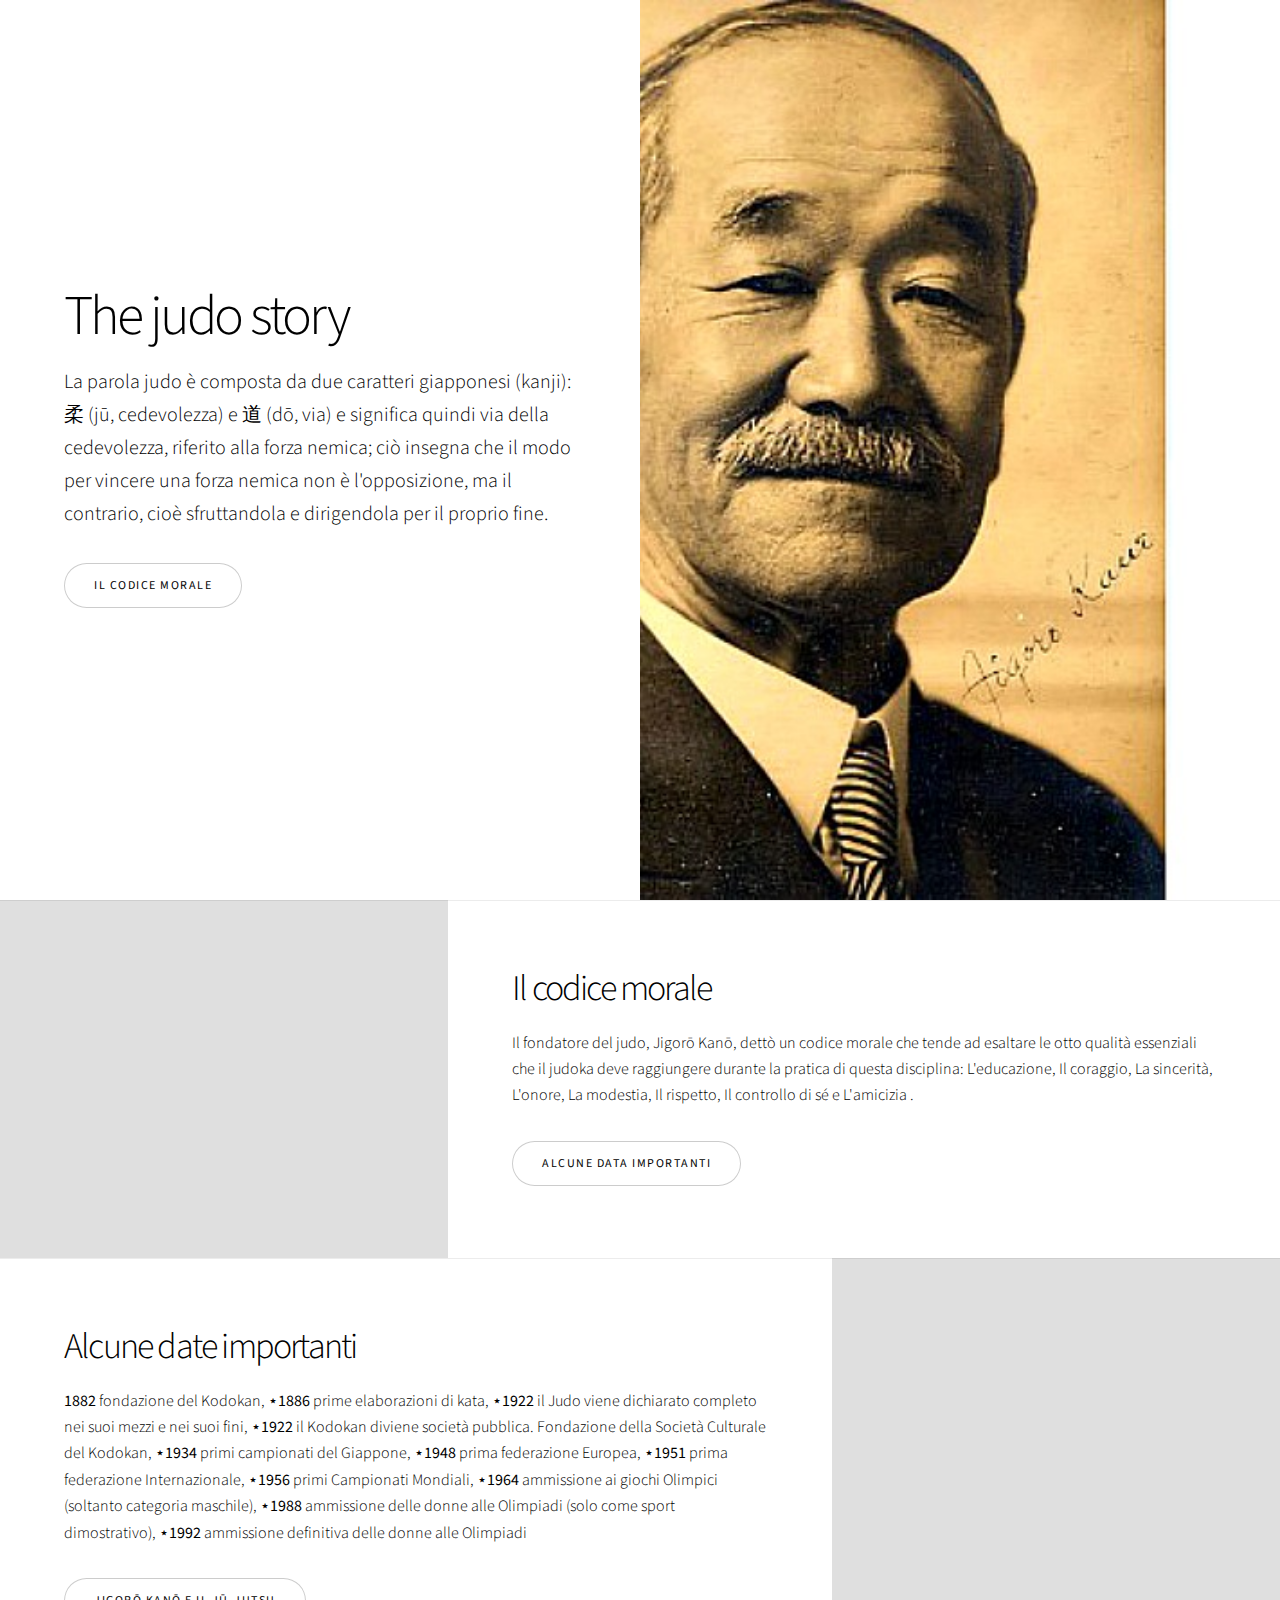
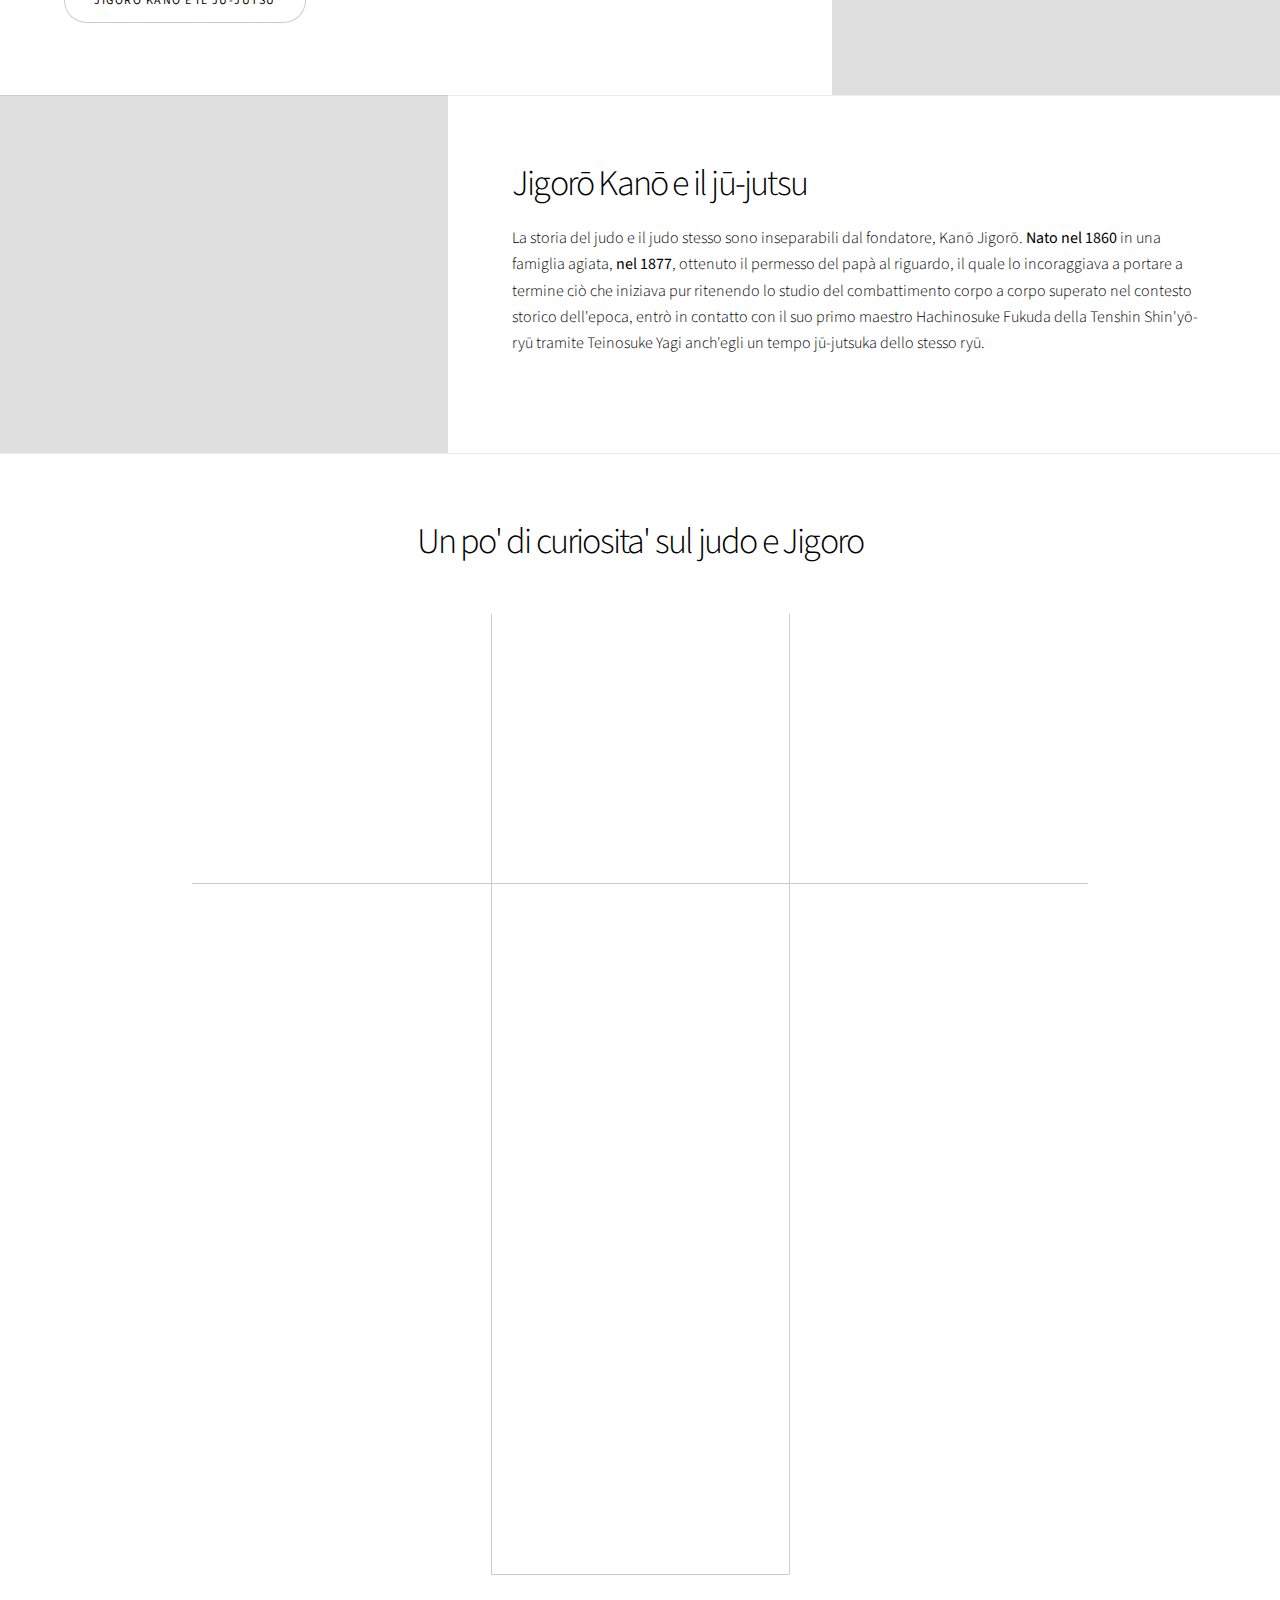
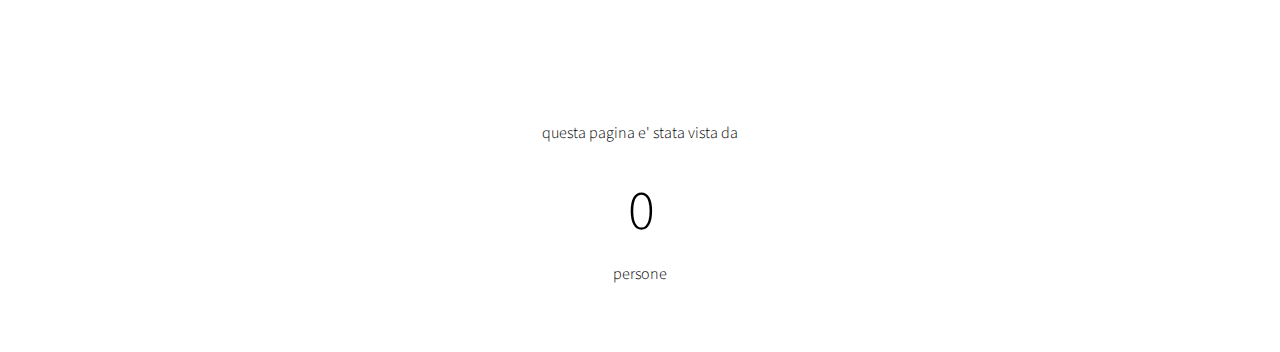
==== commit aec3cf4f: "count" ====
--- a/index.html
+++ b/index.html
@@ -357,6 +357,22 @@
 							<p>&copy; Judo❤ Design: <a href="#">Gabriel Pelosi</a>.</p>
 						</div>
 					</footer>
+					<script>
+						const countEl = document.getElementById("count");
+						countvisit();
+
+						function countvisit() {
+							fetch('https://api.countapi.xyz/update/laptop/mouse/?amount=1')
+								.then((res) => res.json())
+								.then((res) =>{
+									countEl.innerHTML = res.value;
+								});
+
+						}
+					</script>
+					<p>questa pagina e' stata vista da</p>
+					<h1 id="count">0</h1>
+					<p>persone</p>
 
 			</div>
 
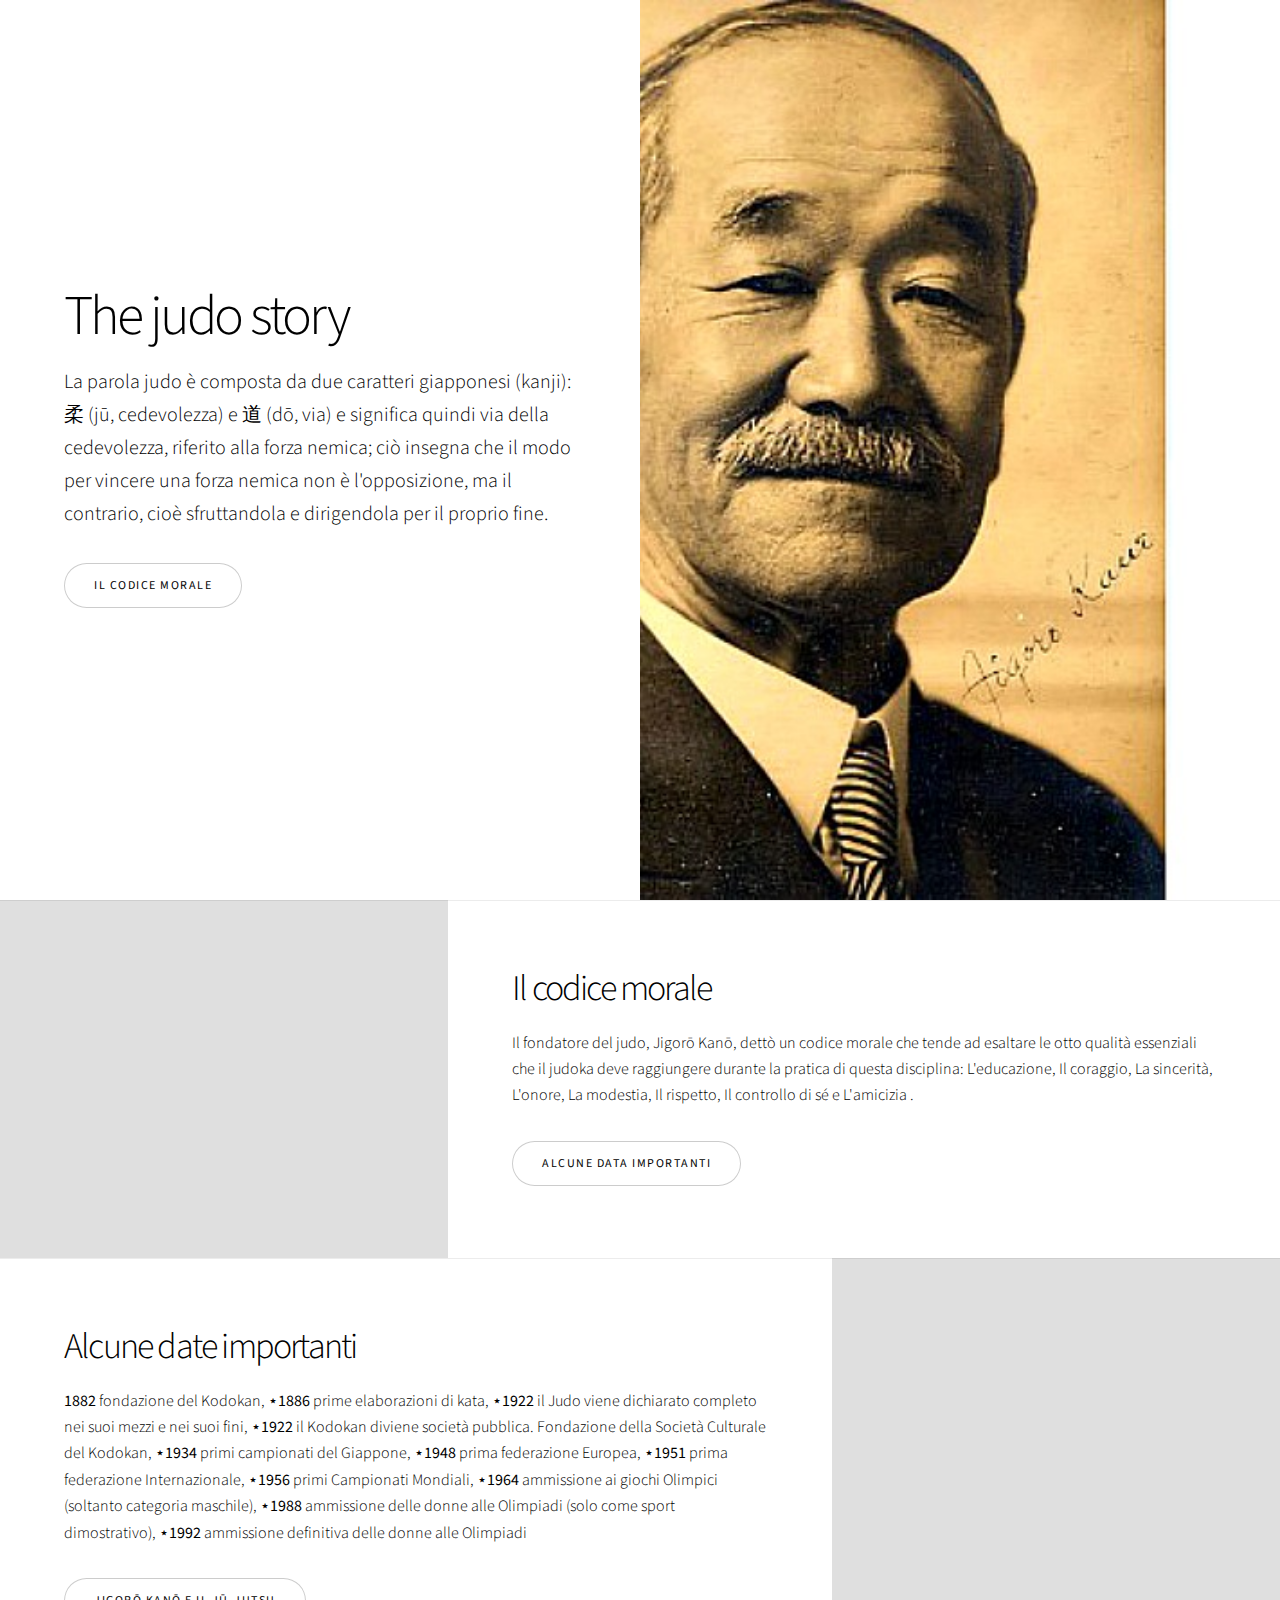
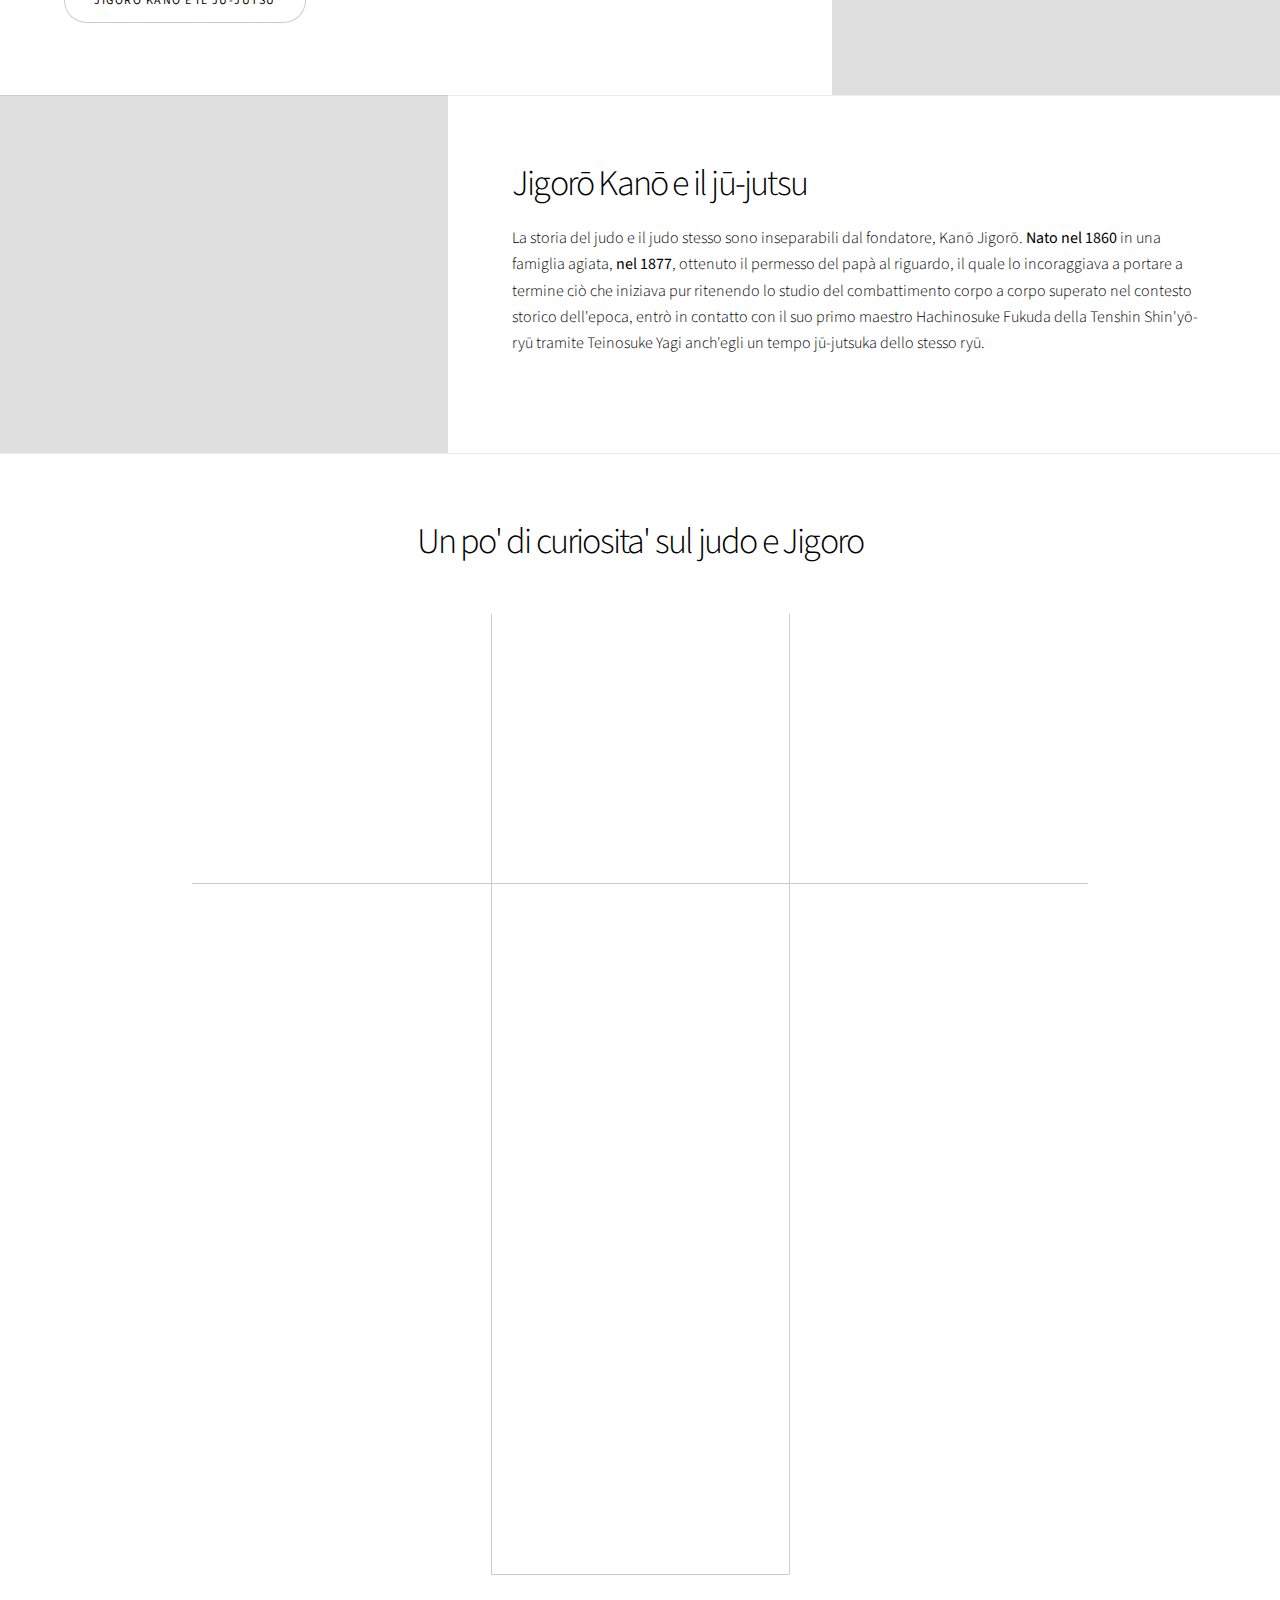
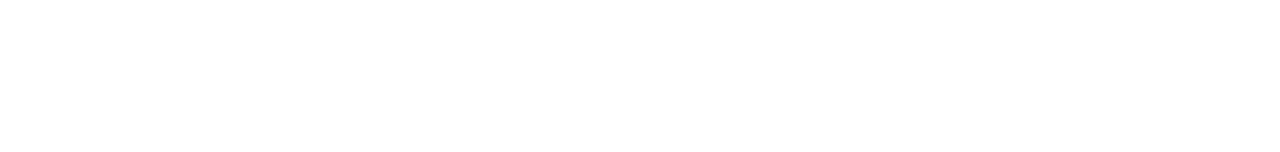
==== commit af2147f3: "bho" ====
--- a/index.html
+++ b/index.html
@@ -355,24 +355,12 @@
 								<li><a href="#" class="icon style2 fa-envelope"><span class="label">Email</span></a></li>
 							</ul> -->
 							<p>&copy; Judo❤ Design: <a href="#">Gabriel Pelosi</a>.</p>
+							
+						</div>
+						<div class="count">
+							<script src="assets/js/count.js"></script>
 						</div>
 					</footer>
-					<script>
-						const countEl = document.getElementById("count");
-						countvisit();
-
-						function countvisit() {
-							fetch('https://api.countapi.xyz/update/laptop/mouse/?amount=1')
-								.then((res) => res.json())
-								.then((res) =>{
-									countEl.innerHTML = res.value;
-								});
-
-						}
-					</script>
-					<p>questa pagina e' stata vista da</p>
-					<h1 id="count">0</h1>
-					<p>persone</p>
 
 			</div>
 
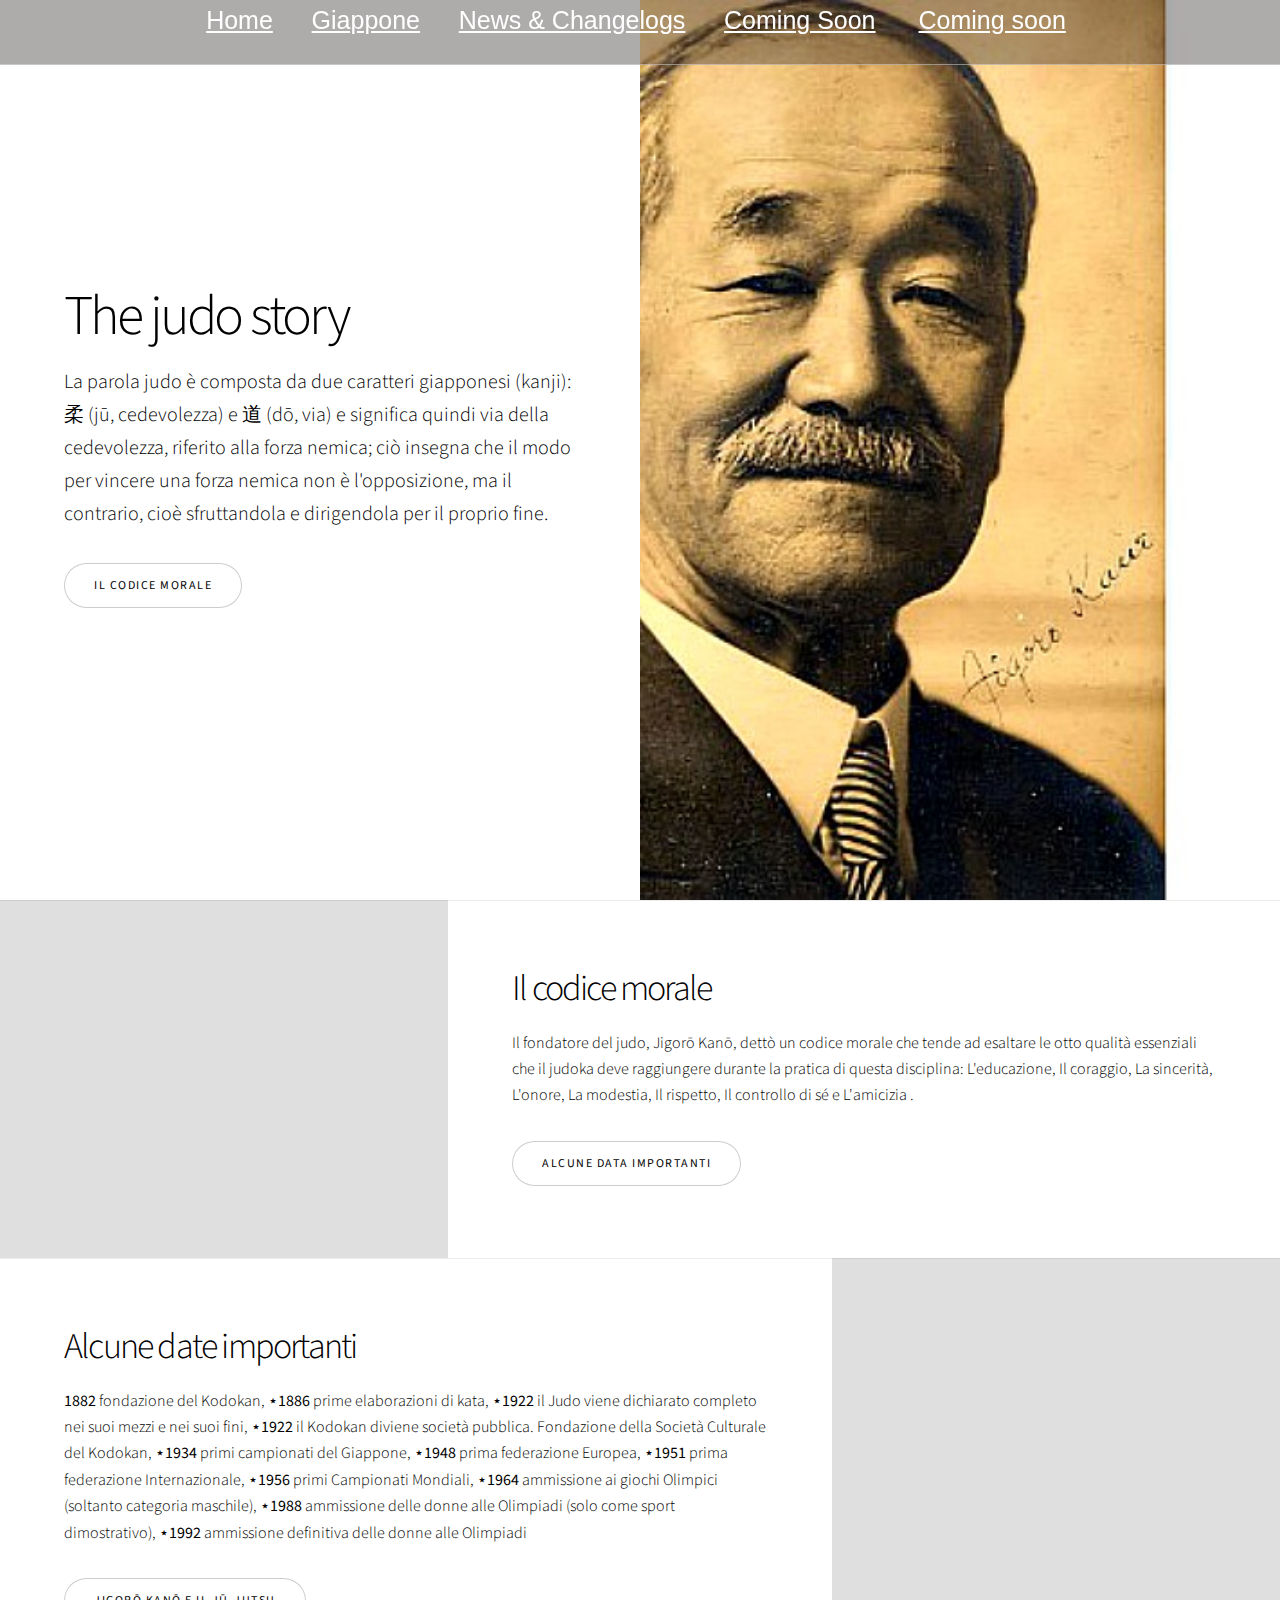
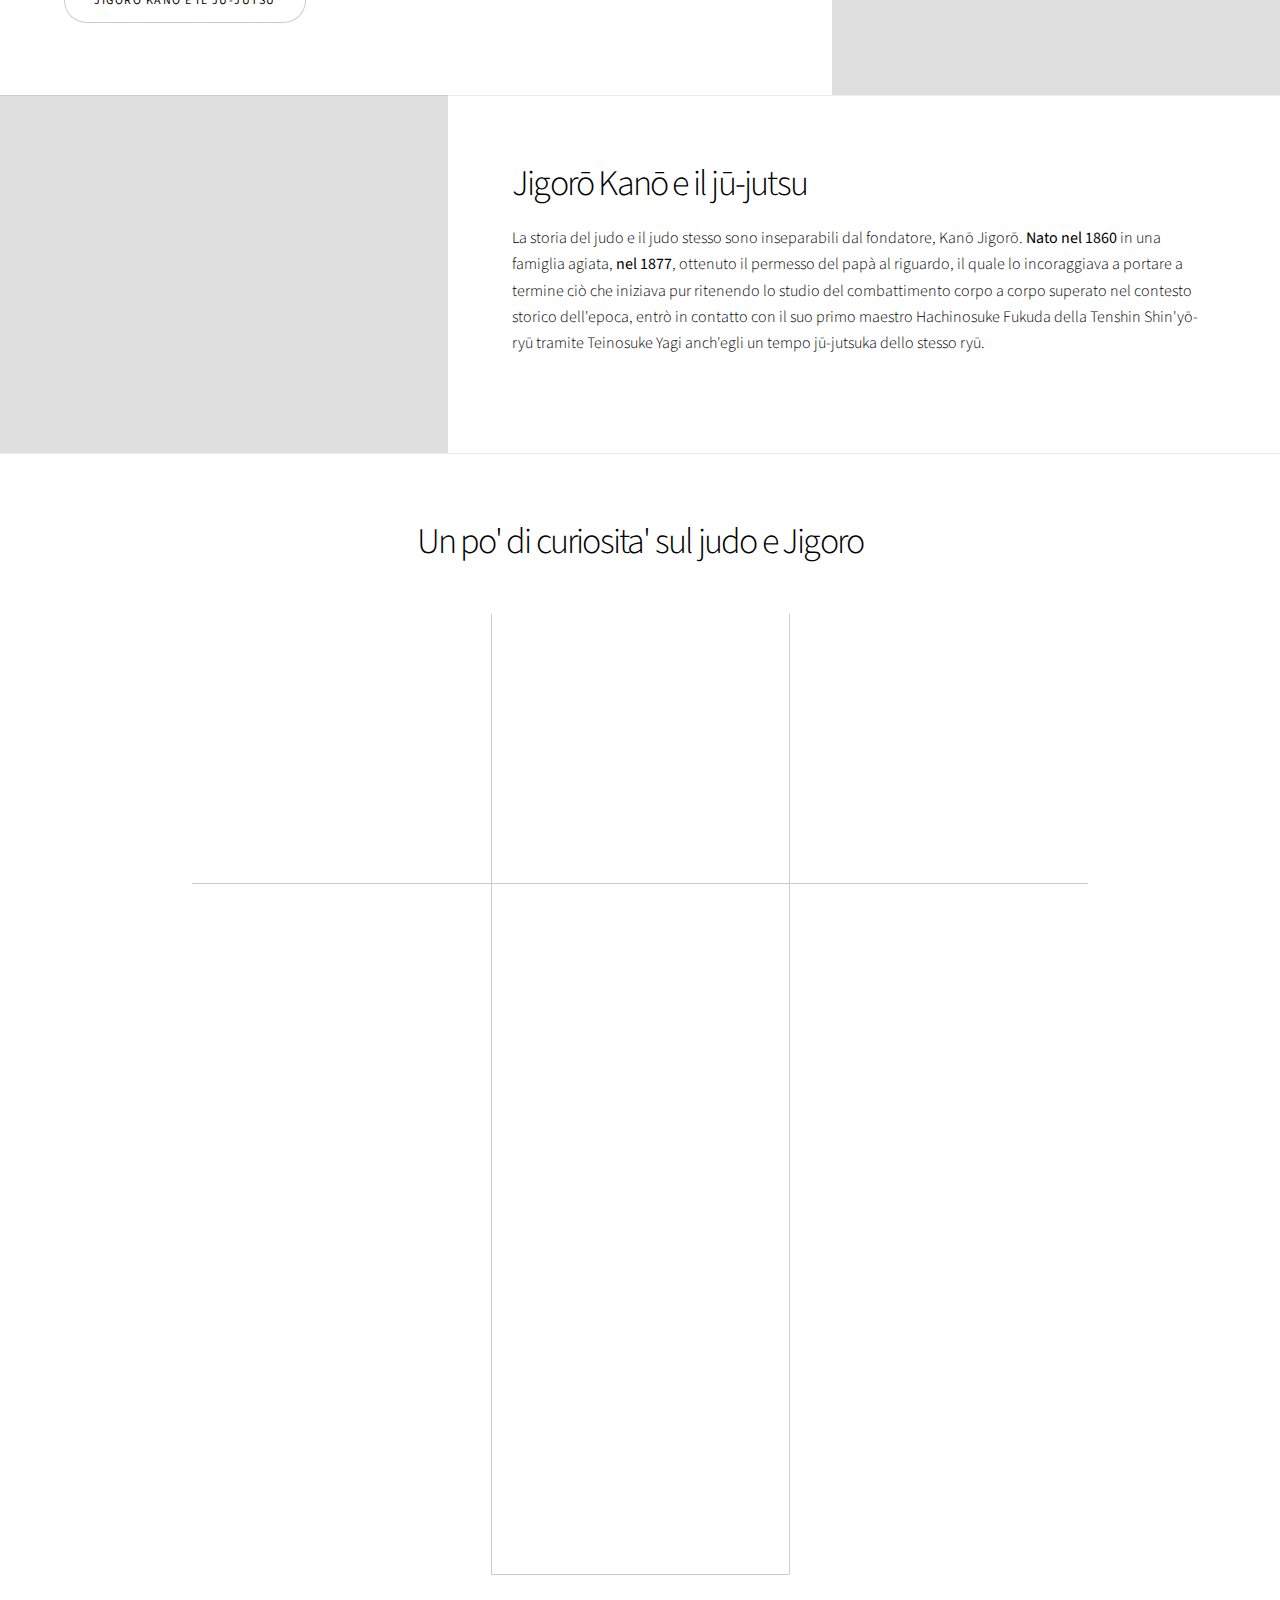
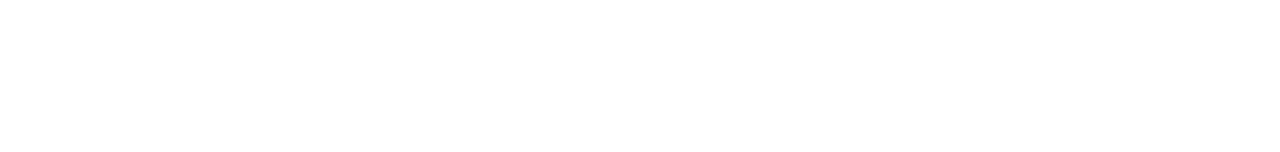
==== commit f72aff19: "adding navbar" ====
--- a/index.html
+++ b/index.html
@@ -13,6 +13,16 @@
 		<noscript><link rel="stylesheet" href="assets/css/noscript.css" /></noscript>
 	</head>
 	<body class="is-preload">
+		<div class="nav" id="blur">
+			<ul>
+			  <li><a class="first" href="index.html">Home</a></li>
+			  <li><a class="first">Giappone</a></li>
+			  <li><a>News & Changelogs</a></li>
+			  <li><a class="last">Coming Soon</a></li>
+			  <li><a class="last=">Coming soon</a></li>
+			</ul>
+		  </div>
+		
 
 		<!-- Wrapper -->
 			<div id="wrapper" class="divided">
@@ -47,7 +57,7 @@
 								Il controllo di sé e 
 								L'amicizia
 								 .</p>
-							<ul class="actions stacked">
+							<ul class="actions stacked" >
 								<li><a href="#ciao" class="button big wide smooth-scroll-middle">Alcune data importanti </a></li>
 							</ul>
 						</div>
@@ -245,7 +255,7 @@
 							</div> -->
 
 					</section>
-
+					
 				<!-- Six -->
 					<section class="wrapper style1 align-center">
 						<div class="inner">
@@ -357,9 +367,7 @@
 							<p>&copy; Judo❤ Design: <a href="#">Gabriel Pelosi</a>.</p>
 							
 						</div>
-						<div class="count">
-							<script src="assets/js/count.js"></script>
-						</div>
+						
 					</footer>
 
 			</div>
--- a/assets/css/main.css
+++ b/assets/css/main.css
@@ -32,6 +32,52 @@
 body {
 	line-height: 1;
 }
+.nav { position: fixed;
+	top: 0;
+	left: 0;
+	width: 100%;
+	height: 65px;
+	background: rgba(52, 46, 46, 0.4);
+	border-bottom: 1px solid rgba(225,225,225,0.5);
+	z-index: 1000;
+  }
+  
+  .nav ul {
+	list-style: none;
+	text-align: center;
+	white-space: nowrap;
+	padding-right: 32px;
+  }
+  
+  .nav ul li {
+	display: inline-block;
+  }
+  
+  .nav ul li a {
+	font-family: soleil, sans-serif;
+	font-weight: 100;
+	font-size: 25px;
+	color: rgb(255, 255, 255);
+	padding: 19px 16px;
+	transition: background 0.4s, text-shadow 0.4s;
+	cursor: pointer;
+	
+  }
+  
+  .nav ul li a:hover {
+	background: rgba(0, 0, 0, 0.2);
+	text-shadow: 0 1px 5px rgba(116, 12, 12, 0.15);
+  }
+  
+  .first {
+	margin-right: -0.17em;
+	border-right: none !important;
+  }
+  .last {
+	margin-left: -0.17em;
+	border-left: none !important;
+  }
+  
 
 ol, ul {
 	list-style: none;
@@ -8600,4 +8646,6 @@
 
 			#wrapper.divided > .invert:first-child {
 				box-shadow: none !important;
-			}+			
+			}
+		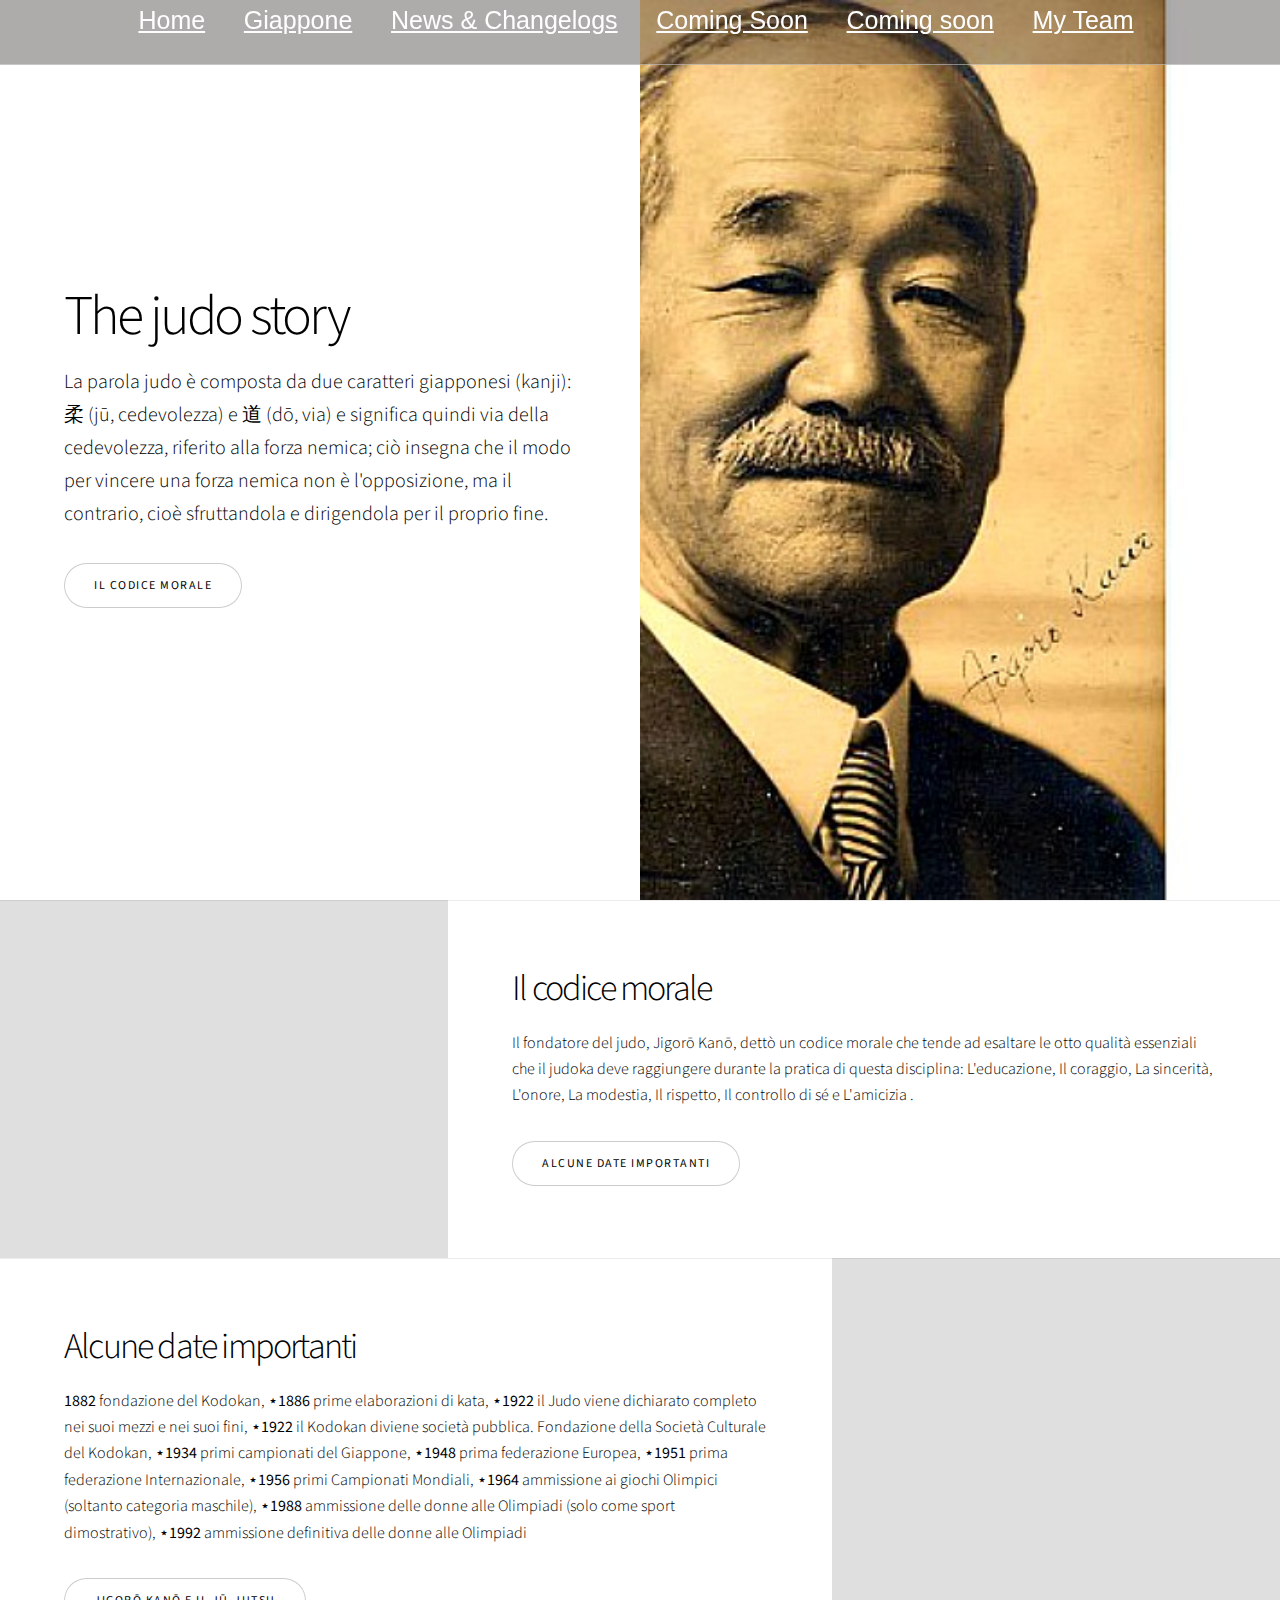
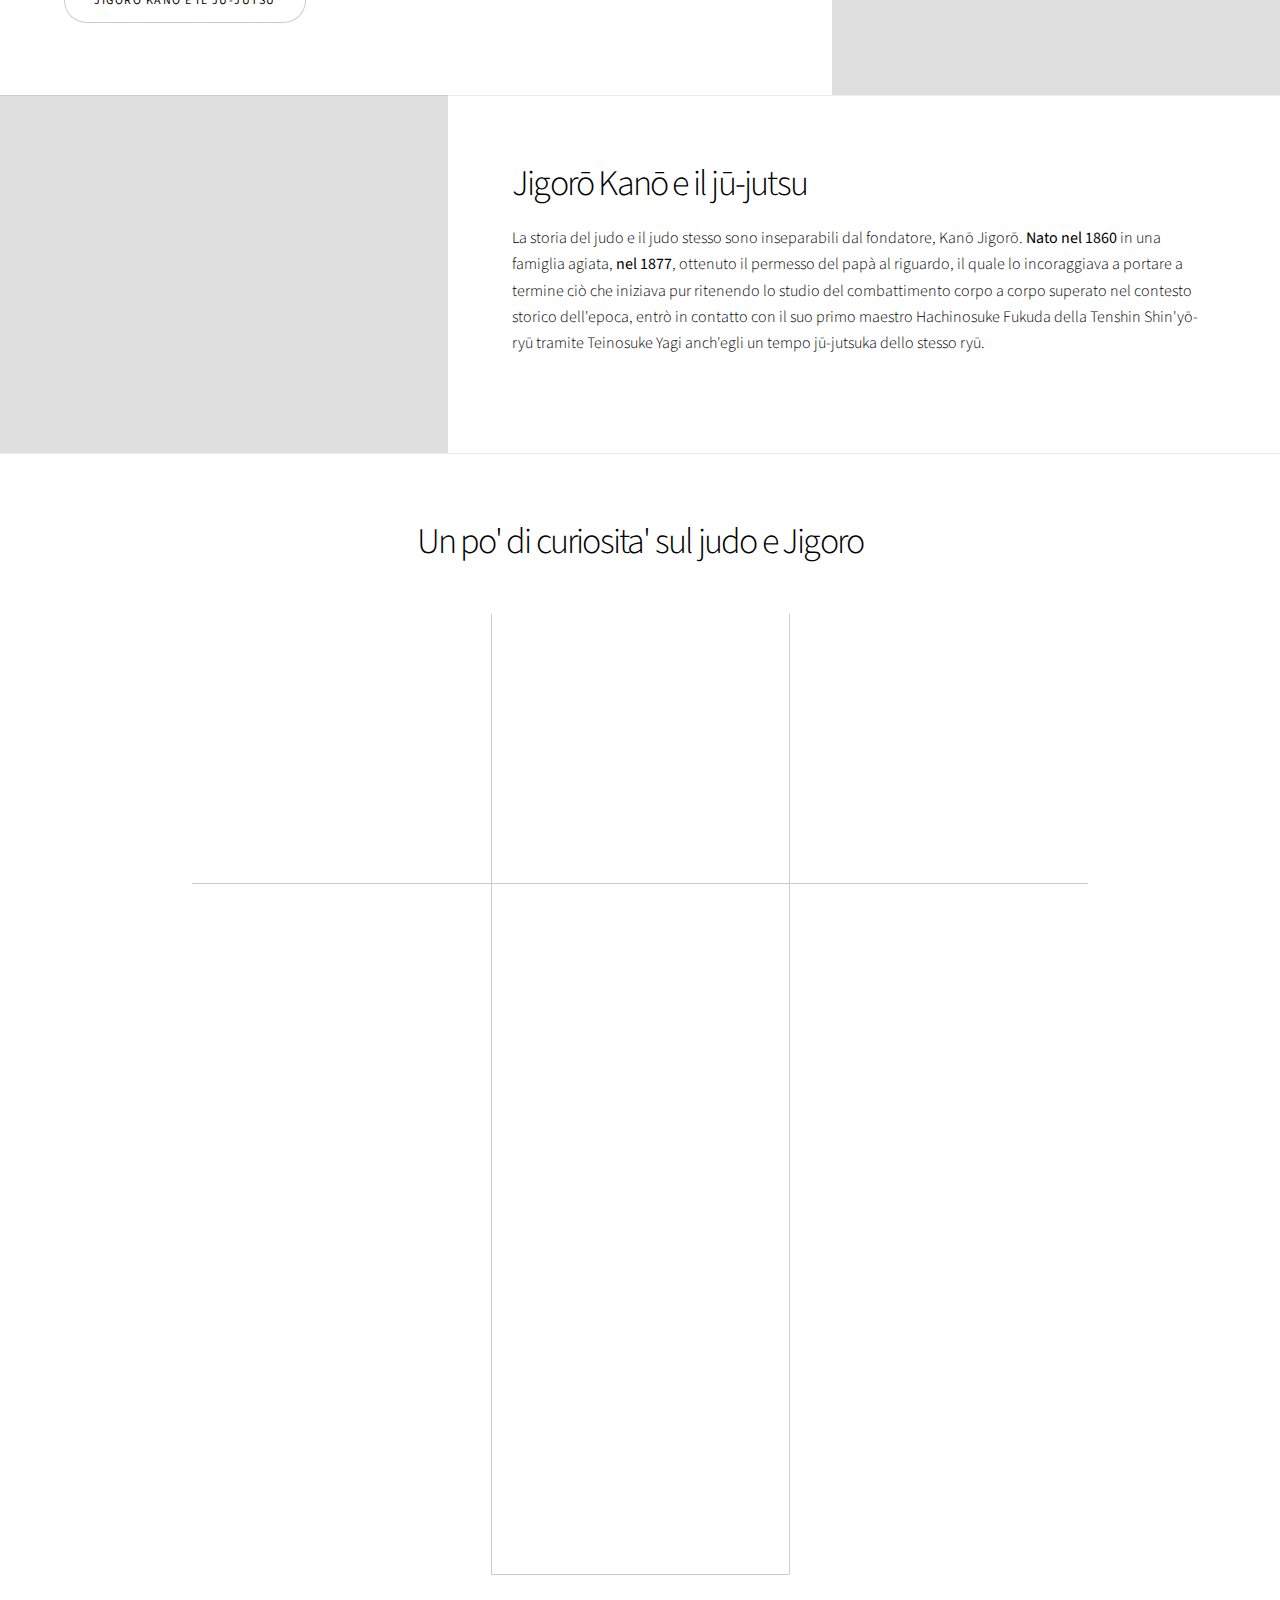
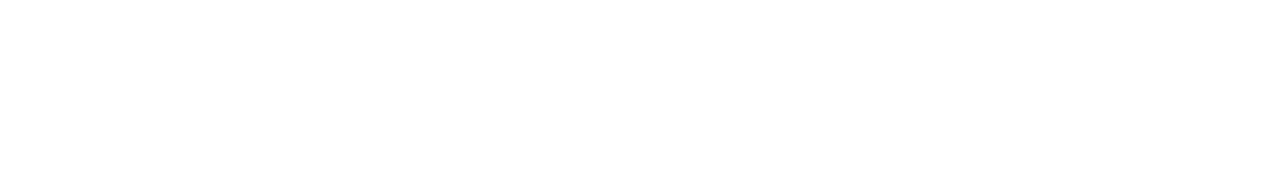
==== commit 7517c2be: "sss" ====
--- a/index.html
+++ b/index.html
@@ -16,13 +16,15 @@
 		<div class="nav" id="blur">
 			<ul>
 			  <li><a class="first" href="index.html">Home</a></li>
+			  
 			  <li><a class="first">Giappone</a></li>
 			  <li><a>News & Changelogs</a></li>
 			  <li><a class="last">Coming Soon</a></li>
-			  <li><a class="last=">Coming soon</a></li>
+			  <li><a class="last">Coming soon</a></li>
+			  <li><a class="last" href="team.html">My Team</a></li>
 			</ul>
 		  </div>
-		
+		  
 
 		<!-- Wrapper -->
 			<div id="wrapper" class="divided">
@@ -58,11 +60,11 @@
 								L'amicizia
 								 .</p>
 							<ul class="actions stacked" >
-								<li><a href="#ciao" class="button big wide smooth-scroll-middle">Alcune data importanti </a></li>
+								<li><a href="#ciao" class="button big wide smooth-scroll-middle">Alcune date importanti </a></li>
 							</ul>
 						</div>
 						<div class="image">
-							<img src="images/spotlight01.jpg" alt="" />
+							<img src="images/torii.jpg" alt="" />
 						</div>
 					</section>
 
@@ -365,8 +367,8 @@
 								<li><a href="#" class="icon style2 fa-envelope"><span class="label">Email</span></a></li>
 							</ul> -->
 							<p>&copy; Judo❤ Design: <a href="#">Gabriel Pelosi</a>.</p>
-							
-						</div>
+						</div>
+						<div class="log"><img alt="" class="logo" src="img/logo.png"></div>
 						
 					</footer>
 
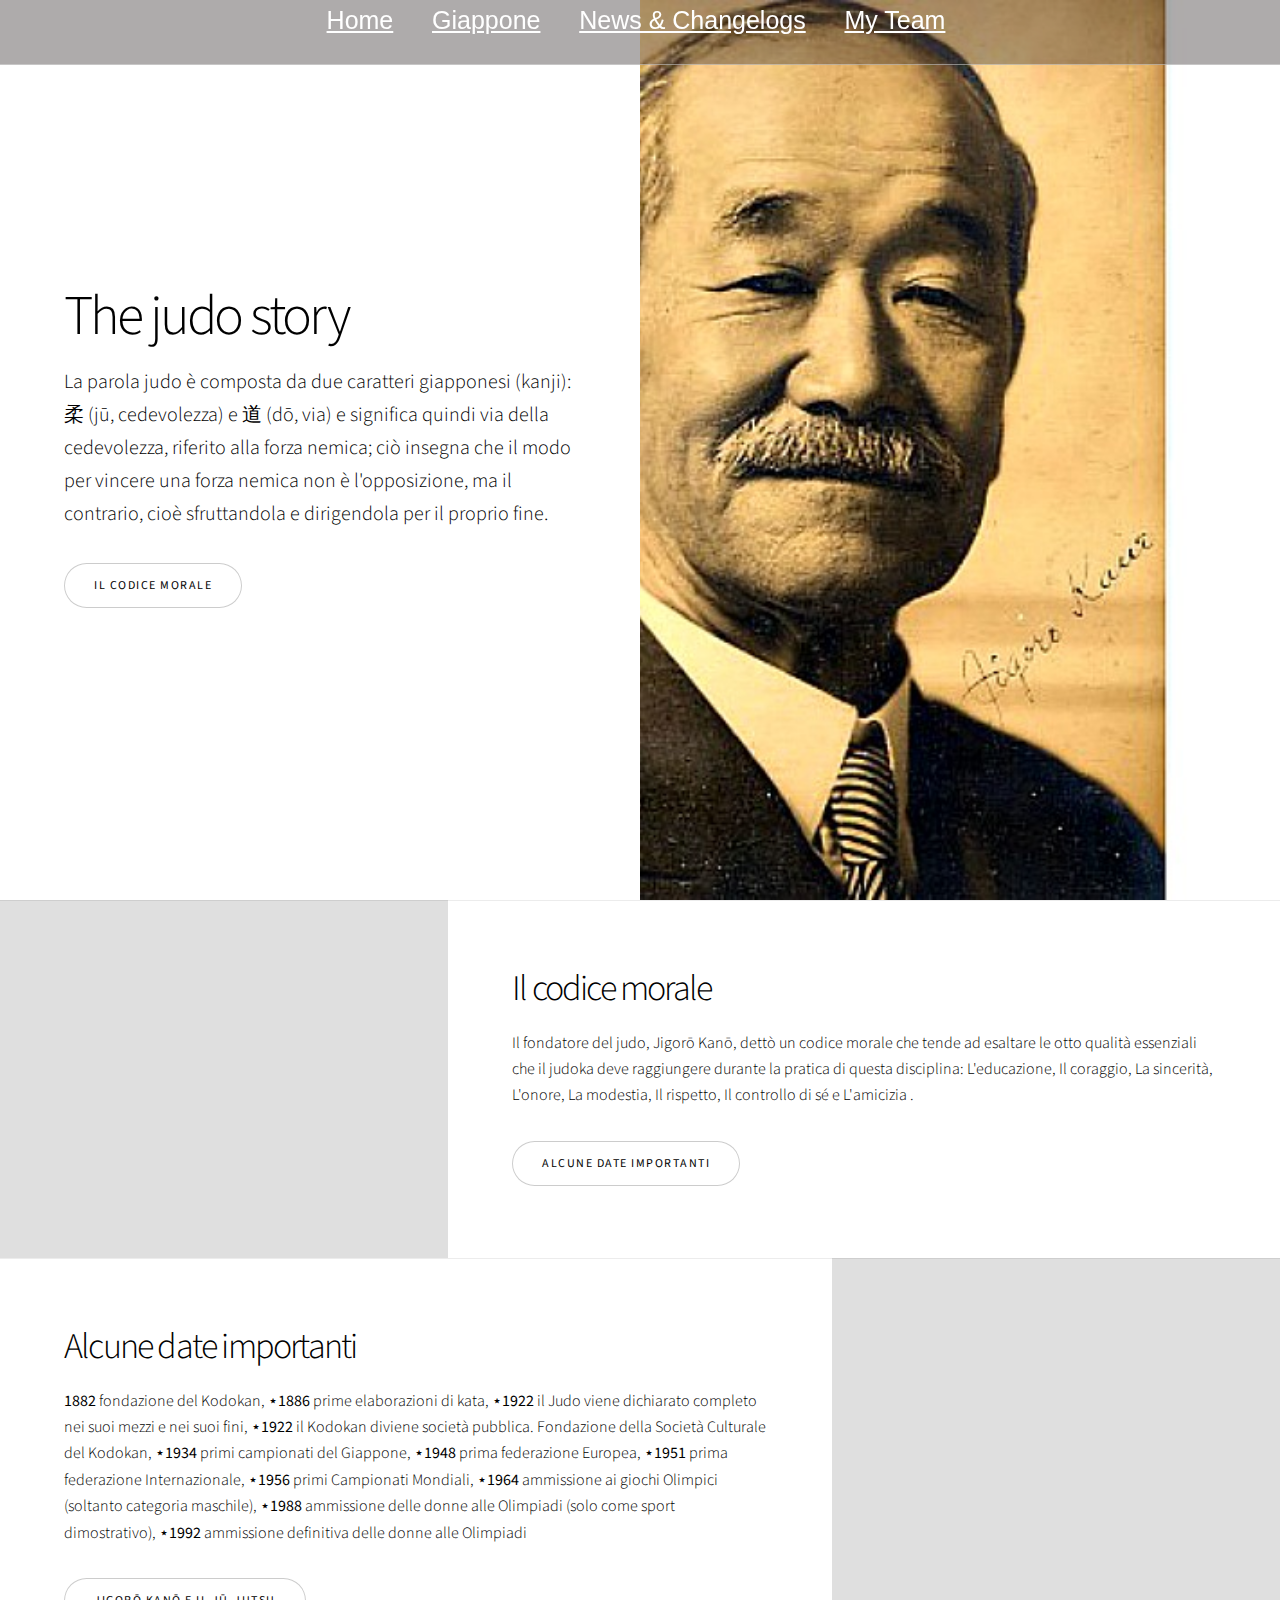
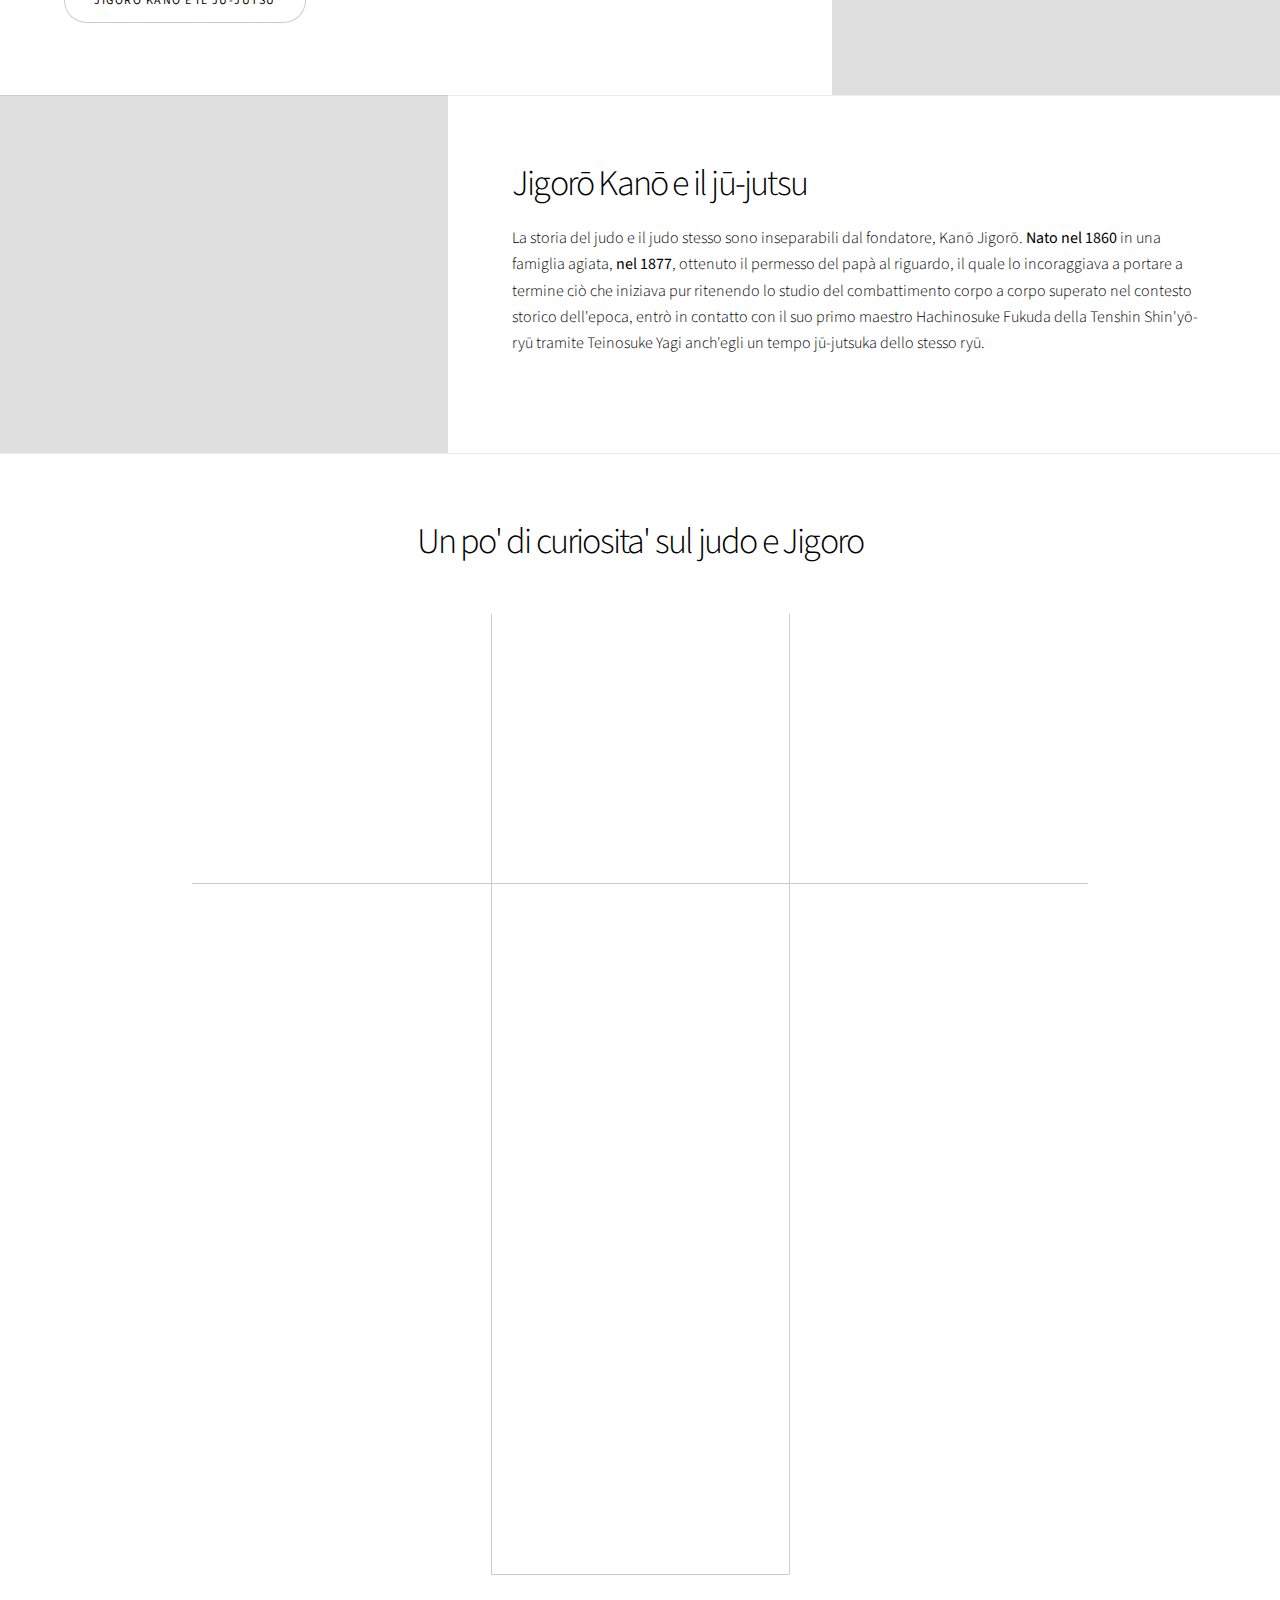
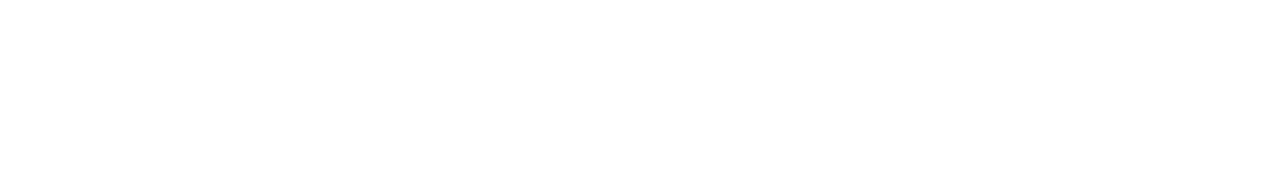
==== commit d7d52a86: "adding "my team" page" ====
--- a/index.html
+++ b/index.html
@@ -19,8 +19,7 @@
 			  
 			  <li><a class="first">Giappone</a></li>
 			  <li><a>News & Changelogs</a></li>
-			  <li><a class="last">Coming Soon</a></li>
-			  <li><a class="last">Coming soon</a></li>
+			  
 			  <li><a class="last" href="team.html">My Team</a></li>
 			</ul>
 		  </div>
